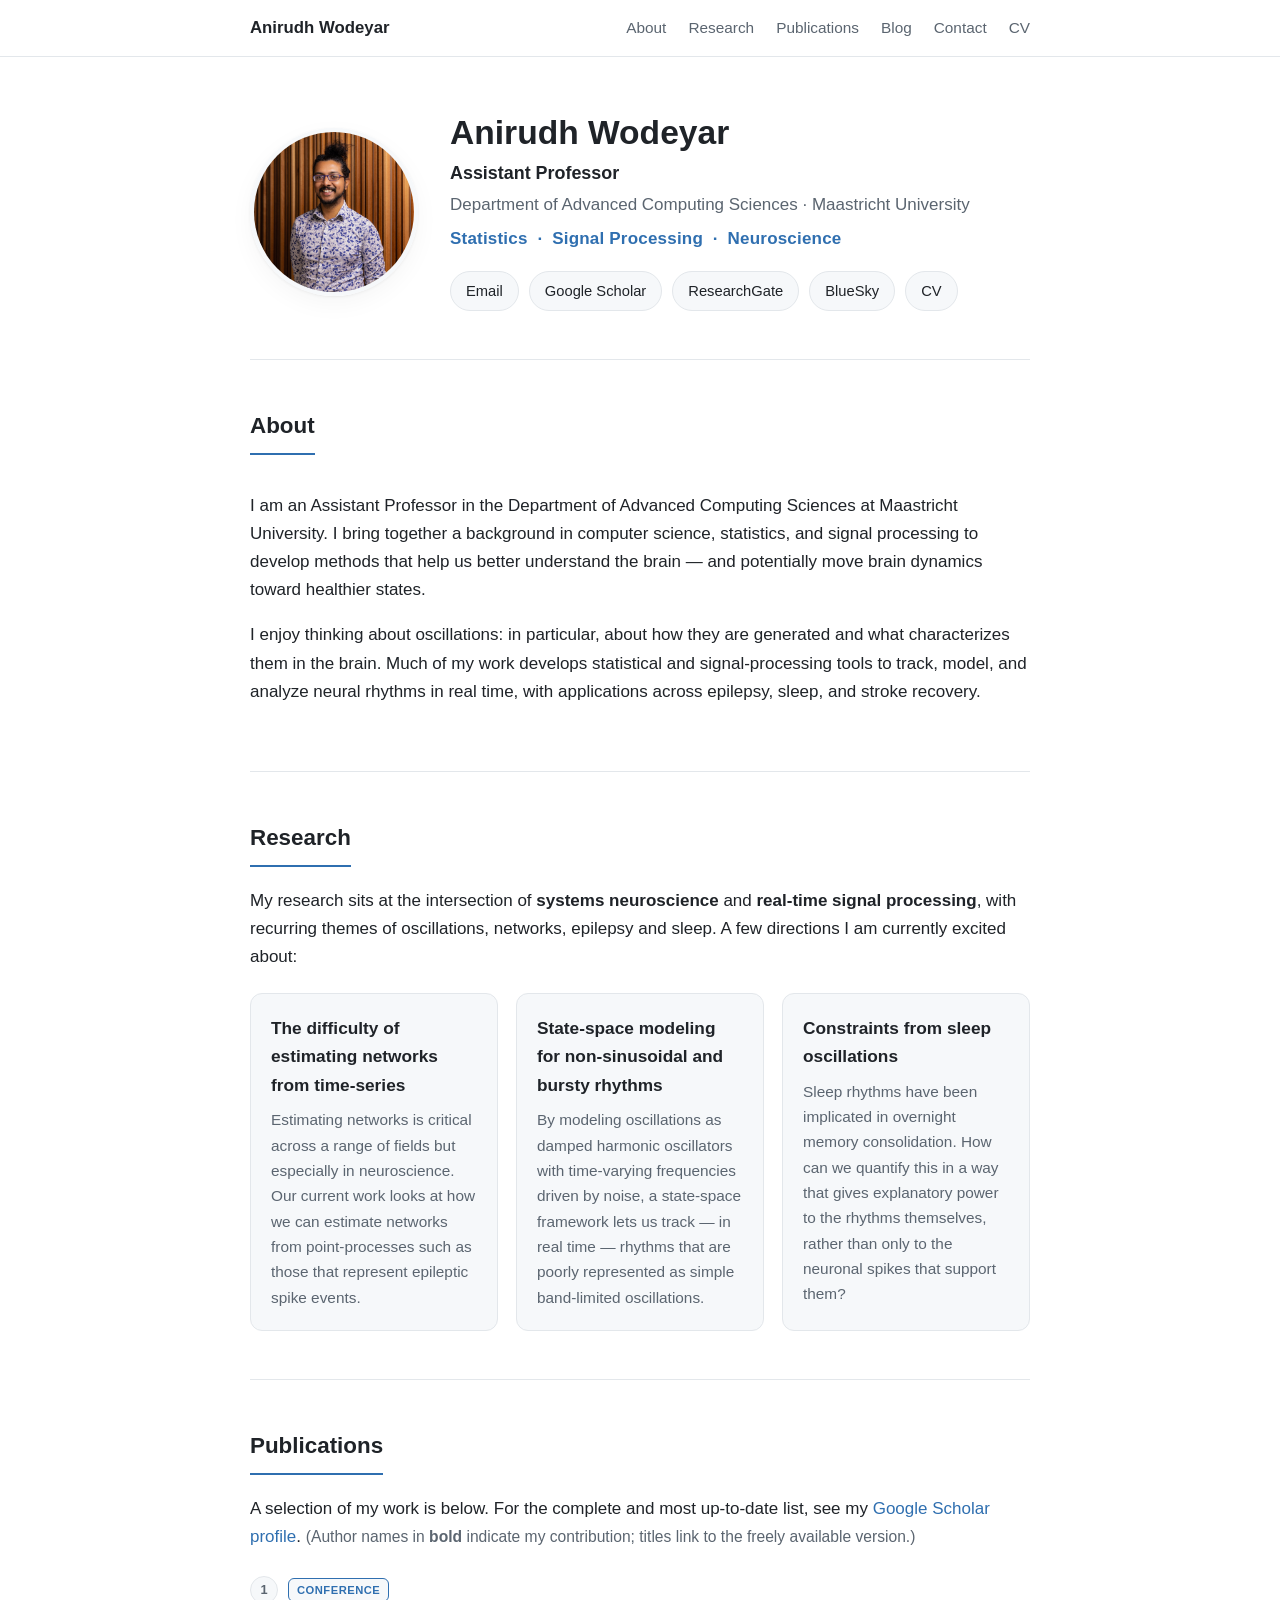
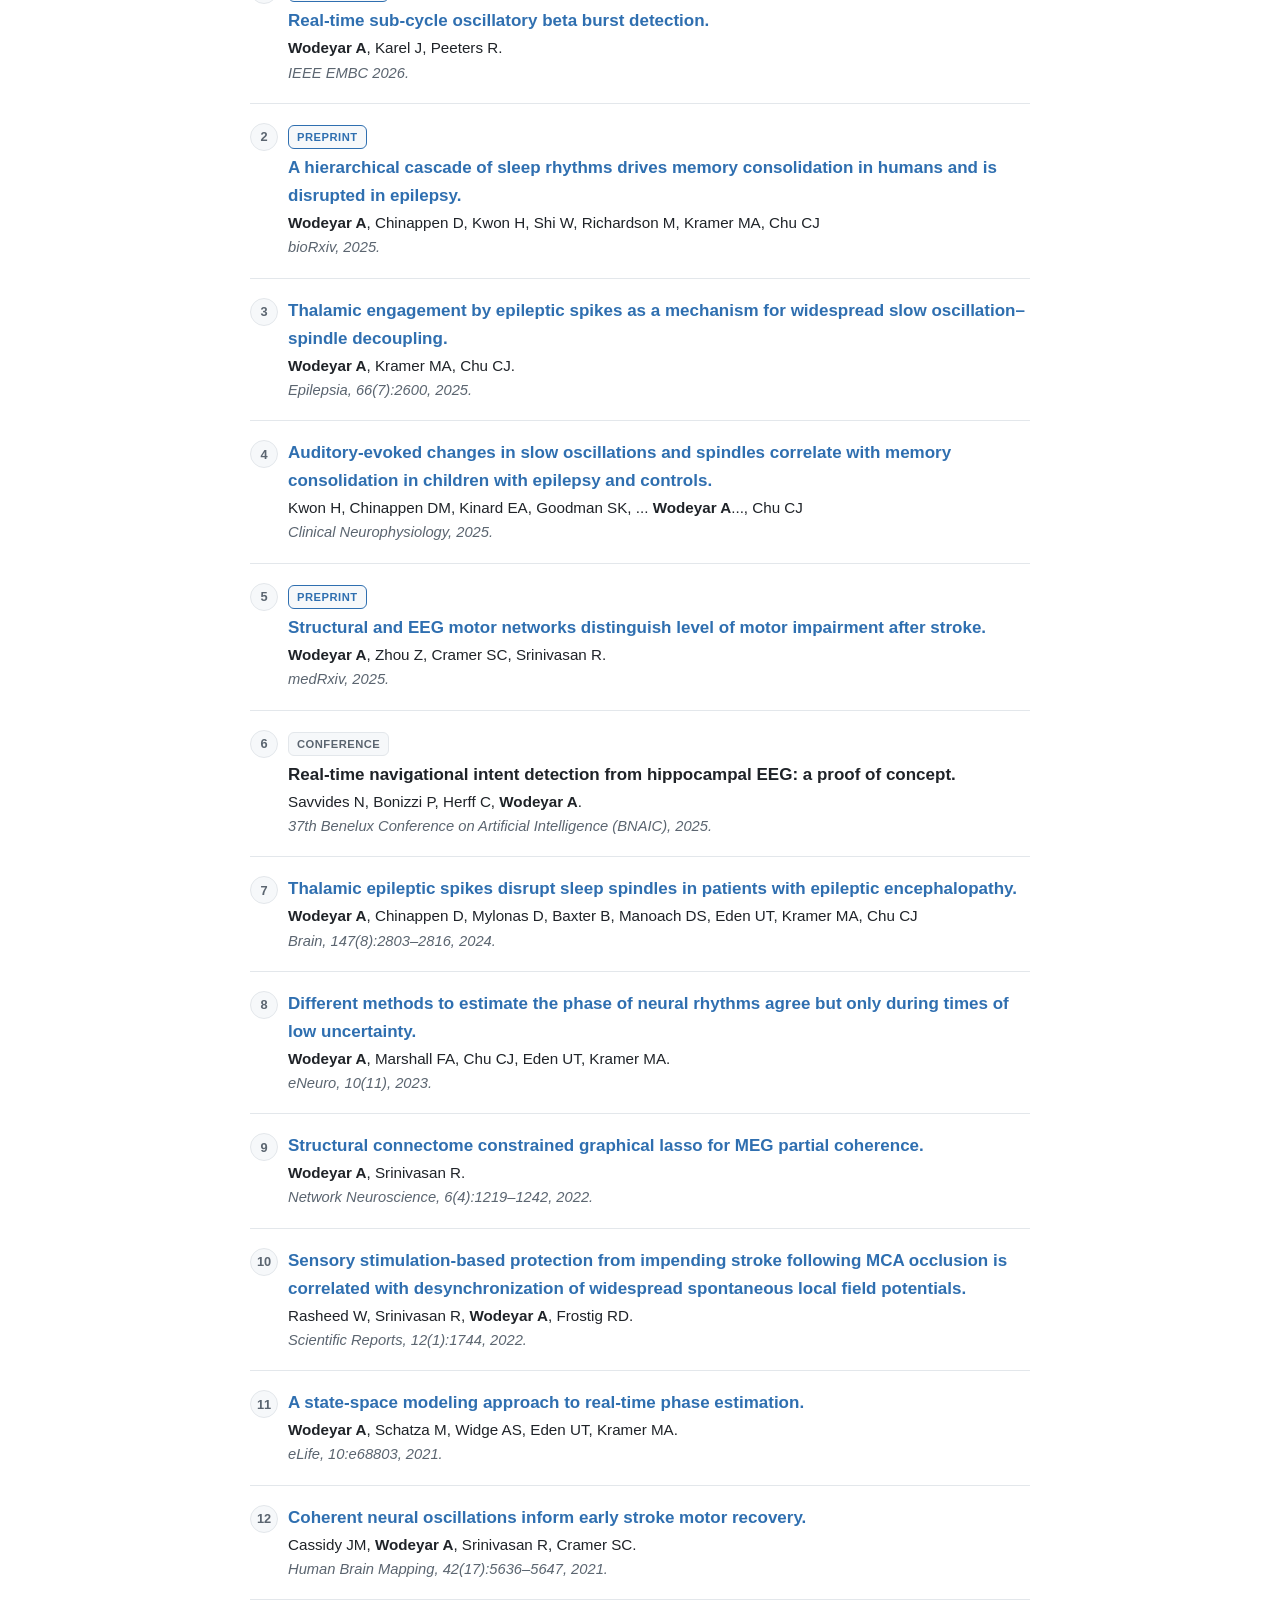
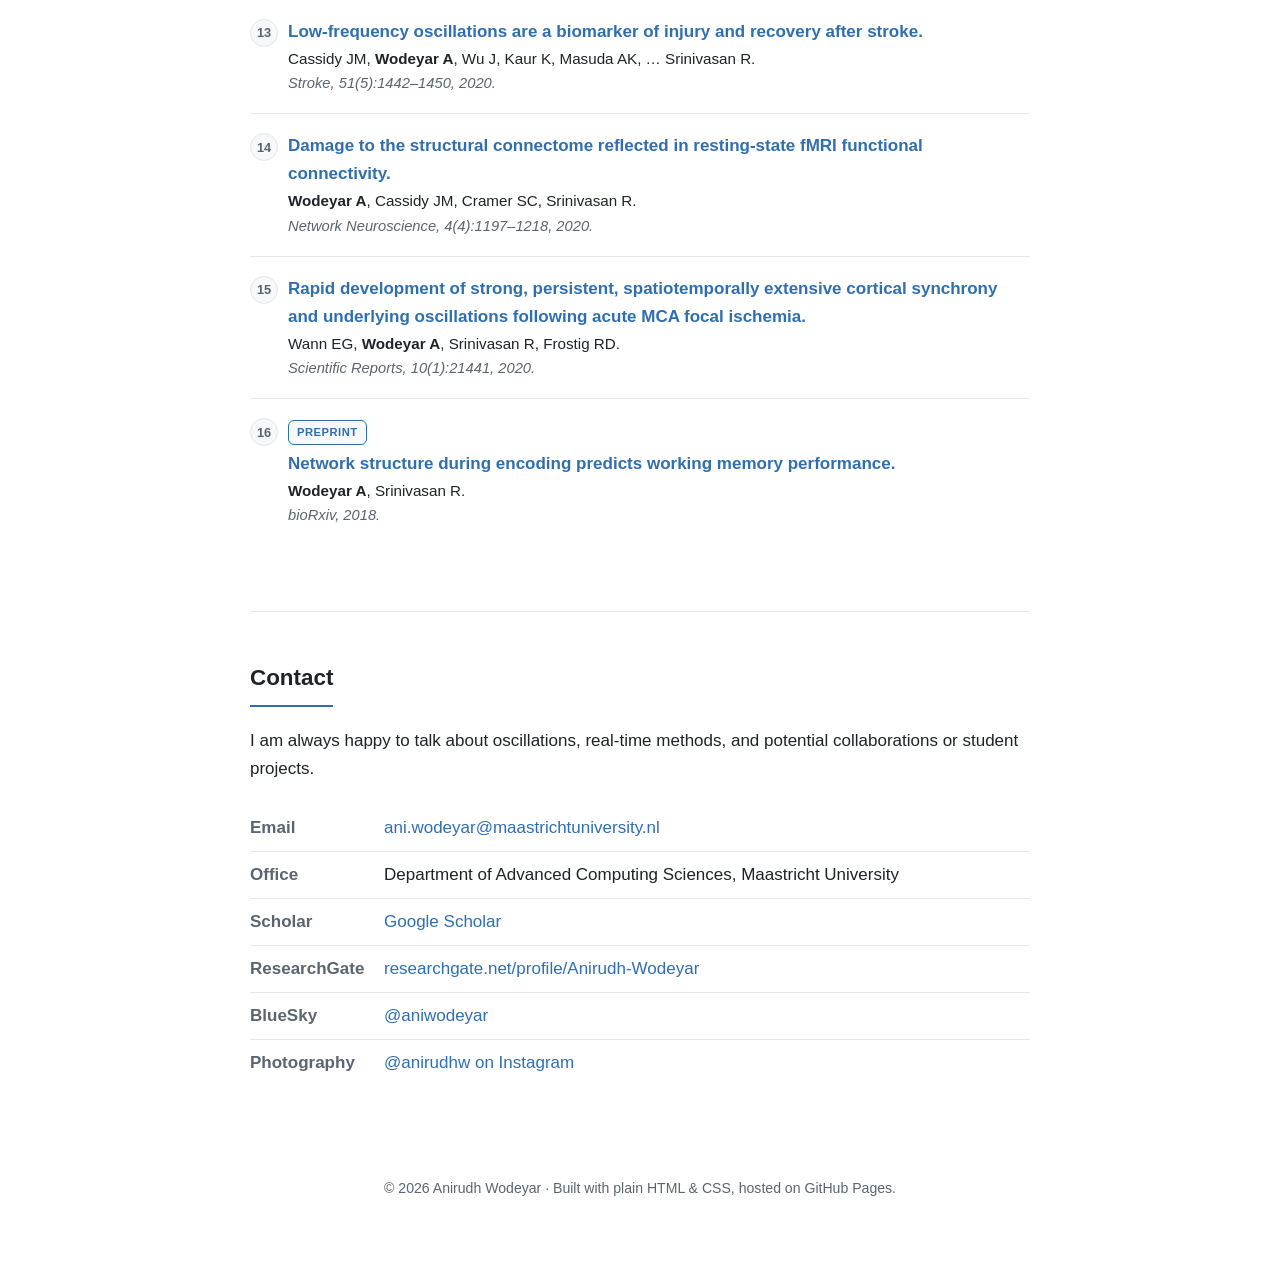
==== index.html @ b19558a8 "Update authors in publication entry" ====
<!DOCTYPE html>
<html lang="en">
<head>
  <meta charset="UTF-8" />
  <meta name="viewport" content="width=device-width, initial-scale=1.0" />
  <title>Anirudh Wodeyar</title>
  <meta name="description" content="Anirudh Wodeyar — Assistant Professor at Maastricht University. Statistics, signal processing, and neuroscience: methods to track, model, and understand brain oscillations." />
  <meta name="author" content="Anirudh Wodeyar" />

  <!-- Open Graph (controls how the page looks when shared on social media) -->
  <meta property="og:title" content="Anirudh Wodeyar" />
  <meta property="og:description" content="Statistics, signal processing, and neuroscience: methods to understand brain oscillations." />
  <meta property="og:type" content="website" />

  <link rel="stylesheet" href="style.css" />
  <!-- Simple inline favicon (the "AW" tab icon). No extra file needed. -->
  <link rel="icon" href="data:image/svg+xml,<svg xmlns='http://www.w3.org/2000/svg' viewBox='0 0 100 100'><rect width='100' height='100' rx='20' fill='%232f6fb0'/><text x='50' y='68' font-size='52' font-family='Georgia,serif' fill='white' text-anchor='middle'>AW</text></svg>" />
</head>
<body>
  <header class="site-header">
    <nav class="nav-inner">
      <a class="brand" href="#top">Anirudh Wodeyar</a>
      <input type="checkbox" id="nav-toggle" class="nav-toggle" />
      <label for="nav-toggle" class="nav-toggle-label" aria-label="Toggle menu"><span></span></label>
      <ul class="nav-links">
        <li><a href="#about">About</a></li>
        <li><a href="#research">Research</a></li>
        <li><a href="#publications">Publications</a></li>
        <li><a href="blog.html">Blog</a></li>
        <li><a href="#contact">Contact</a></li>
        <li><a href="cv.pdf">CV</a></li>
      </ul>
    </nav>
  </header>

  <main>
    <!-- ===================== HERO / HEADER ===================== -->
    <section id="top" class="hero">
      <img
        class="avatar"
        src="profile.jpg"
        alt="Anirudh Wodeyar"
        onerror="this.outerHTML='&lt;div class=&quot;avatar avatar-fallback&quot;&gt;AW&lt;/div&gt;'"
      />
      <div class="intro">
        <h1>Anirudh Wodeyar</h1>
        <p class="tagline">Assistant Professor</p>
        <p class="affil">Department of Advanced Computing Sciences · Maastricht University</p>
        <p class="areas">Statistics &nbsp;·&nbsp; Signal Processing &nbsp;·&nbsp; Neuroscience</p>
        <div class="links">
          <a class="pill" href="mailto:ani.wodeyar@maastrichtuniversity.nl">Email</a>
          <a class="pill" href="https://scholar.google.com/citations?user=1SWN6CoAAAAJ" target="_blank" rel="noopener">Google&nbsp;Scholar</a>
          <a class="pill" href="https://www.researchgate.net/profile/Anirudh-Wodeyar" target="_blank" rel="noopener">ResearchGate</a>
          <a class="pill" href="https://bsky.app/profile/aniwodeyar.bsky.social" target="_blank" rel="noopener">BlueSky</a>
          <a class="pill" href="cv.pdf">CV</a>
        </div>
      </div>
    </section>

    <!-- ===================== ABOUT ===================== -->
    <section id="about">
      <h2>About</h2>
      <p>
        I am an Assistant Professor in the Department of Advanced Computing Sciences at
        Maastricht University. I bring together a background in computer science, statistics,
        and signal processing to develop methods that help us better understand the brain —
        and potentially move brain dynamics toward healthier states.
      </p>
      <p>
        I enjoy thinking about oscillations: in particular, about how they are generated and
        what characterizes them in the brain. Much of my work develops statistical and
        signal-processing tools to track, model, and analyze neural rhythms in real time,
        with applications across epilepsy, sleep, and stroke recovery.
      </p>
    </section>

    <!-- ===================== RESEARCH ===================== -->
    <section id="research">
      <h2>Research</h2>
      <p class="section-lead">
        My research sits at the intersection of <strong>systems neuroscience</strong> and
        <strong>real-time signal processing</strong>, with recurring themes of oscillations,
        networks, epilepsy and sleep. A few directions I am currently excited about:
      </p>

      <div class="cards">
        <article class="card">
          <h3>The difficulty of estimating networks from time-series</h3>
          <p>
            Estimating networks is critical across a range of fields but especially in neuroscience. 
            Our current work looks at how we can estimate networks from point-processes such as those that 
            represent epileptic spike events. 
          </p>
        </article>

        <article class="card">
          <h3>State-space modeling for non-sinusoidal and bursty rhythms</h3>
          <p>
            By modeling oscillations as damped harmonic oscillators with time-varying
            frequencies driven by noise, a state-space framework lets us track — in real time —
            rhythms that are poorly represented as simple band-limited oscillations.
          </p>
        </article>

        <article class="card">
          <h3>Constraints from sleep oscillations</h3>
          <p>
            Sleep rhythms have been implicated in overnight memory consolidation. How can we
            quantify this in a way that gives explanatory power to the rhythms themselves,
            rather than only to the neuronal spikes that support them?
          </p>
        </article>
      </div>
    </section>

     <!-- ===================== PUBLICATIONS ===================== -->
    <section id="publications">
      <h2>Publications</h2>
      <p class="section-lead">
        A selection of my work is below. For the complete and most up-to-date list, see my
        <a href="https://scholar.google.com/citations?user=1SWN6CoAAAAJ" target="_blank" rel="noopener">Google&nbsp;Scholar profile</a>.
        <span class="muted">(Author names in <strong>bold</strong> indicate my contribution; titles link to the freely available version.)</span>
      </p>

      <ol class="pub-list">
        <li>
          <span class="pub-badge preprint">Conference</span>
          <span class="pub-title"><a href="https://doi.org/10.64898/2026.05.19.726185" target="_blank" rel="noopener">Real-time sub-cycle oscillatory beta burst detection.</a></span>
          <span class="pub-authors"><strong>Wodeyar A</strong>, Karel J, Peeters R.</span>
          <span class="pub-venue">IEEE EMBC 2026.</span>
        </li>
        <li>
          <span class="pub-badge preprint">Preprint</span>
          <span class="pub-title"><a href="https://doi.org/10.1101/2025.05.06.652436" target="_blank" rel="noopener">A hierarchical cascade of sleep rhythms drives memory consolidation in humans and is disrupted in epilepsy.</a></span>
          <span class="pub-authors"><strong>Wodeyar A</strong>, Chinappen D, Kwon H, Shi W, Richardson M, Kramer MA, Chu CJ</span>
          <span class="pub-venue">bioRxiv, 2025.</span>
        </li>
        <li>
          <span class="pub-title"><a href="https://pmc.ncbi.nlm.nih.gov/articles/PMC12290992/" target="_blank" rel="noopener">Thalamic engagement by epileptic spikes as a mechanism for widespread slow oscillation–spindle decoupling.</a></span>
          <span class="pub-authors"><strong>Wodeyar A</strong>, Kramer MA, Chu CJ.</span>
          <span class="pub-venue">Epilepsia, 66(7):2600, 2025.</span>
        </li>
        <li>
          <span class="pub-title"><a href="https://pmc.ncbi.nlm.nih.gov/articles/PMC12820947/" target="_blank" rel="noopener">Auditory-evoked changes in slow oscillations and spindles correlate with memory consolidation in children with epilepsy and controls.</a></span>
          <span class="pub-authors">Kwon H, Chinappen DM, Kinard EA, Goodman SK, ... <strong>Wodeyar A</strong>..., Chu CJ </span>
          <span class="pub-venue">Clinical Neurophysiology, 2025.</span>
        </li>
        <li>
          <span class="pub-badge preprint">Preprint</span>
          <span class="pub-title"><a href="https://doi.org/10.1101/2025.10.08.25337630" target="_blank" rel="noopener">Structural and EEG motor networks distinguish level of motor impairment after stroke.</a></span>
          <span class="pub-authors"><strong>Wodeyar A</strong>, Zhou Z, Cramer SC, Srinivasan R.</span>
          <span class="pub-venue">medRxiv, 2025.</span>
        </li>
        <li>
          <span class="pub-badge">Conference</span>
          <span class="pub-title">Real-time navigational intent detection from hippocampal EEG: a proof of concept.</span>
          <span class="pub-authors">Savvides N, Bonizzi P, Herff C, <strong>Wodeyar A</strong>.</span>
          <span class="pub-venue">37th Benelux Conference on Artificial Intelligence (BNAIC), 2025.</span>
        </li>
        <li>
          <span class="pub-title"><a href="https://pmc.ncbi.nlm.nih.gov/articles/PMC11492493/" target="_blank" rel="noopener">Thalamic epileptic spikes disrupt sleep spindles in patients with epileptic encephalopathy.</a></span>
          <span class="pub-authors"><strong>Wodeyar A</strong>, Chinappen D, Mylonas D, Baxter B, Manoach DS, Eden UT, Kramer MA, Chu CJ</span>
          <span class="pub-venue">Brain, 147(8):2803–2816, 2024.</span>
        </li>
        <li>
          <span class="pub-title"><a href="https://pmc.ncbi.nlm.nih.gov/articles/PMC10626504/" target="_blank" rel="noopener">Different methods to estimate the phase of neural rhythms agree but only during times of low uncertainty.</a></span>
          <span class="pub-authors"><strong>Wodeyar A</strong>, Marshall FA, Chu CJ, Eden UT, Kramer MA.</span>
          <span class="pub-venue">eNeuro, 10(11), 2023.</span>
        </li>
        <li>
          <span class="pub-title"><a href="https://pmc.ncbi.nlm.nih.gov/articles/PMC11117092/" target="_blank" rel="noopener">Structural connectome constrained graphical lasso for MEG partial coherence.</a></span>
          <span class="pub-authors"><strong>Wodeyar A</strong>, Srinivasan R.</span>
          <span class="pub-venue">Network Neuroscience, 6(4):1219–1242, 2022.</span>
        </li>
        <li>
          <span class="pub-title"><a href="https://pmc.ncbi.nlm.nih.gov/articles/PMC8810838/" target="_blank" rel="noopener">Sensory stimulation-based protection from impending stroke following MCA occlusion is correlated with desynchronization of widespread spontaneous local field potentials.</a></span>
          <span class="pub-authors">Rasheed W, Srinivasan R, <strong>Wodeyar A</strong>, Frostig RD.</span>
          <span class="pub-venue">Scientific Reports, 12(1):1744, 2022.</span>
        </li>
        <li>
          <span class="pub-title"><a href="https://pmc.ncbi.nlm.nih.gov/articles/PMC8536256/" target="_blank" rel="noopener">A state-space modeling approach to real-time phase estimation.</a></span>
          <span class="pub-authors"><strong>Wodeyar A</strong>, Schatza M, Widge AS, Eden UT, Kramer MA.</span>
          <span class="pub-venue">eLife, 10:e68803, 2021.</span>
        </li>
        <li>
          <span class="pub-title"><a href="https://pmc.ncbi.nlm.nih.gov/articles/PMC8559506/" target="_blank" rel="noopener">Coherent neural oscillations inform early stroke motor recovery.</a></span>
          <span class="pub-authors">Cassidy JM, <strong>Wodeyar A</strong>, Srinivasan R, Cramer SC.</span>
          <span class="pub-venue">Human Brain Mapping, 42(17):5636–5647, 2021.</span>
        </li>
        <li>
          <span class="pub-title"><a href="https://pmc.ncbi.nlm.nih.gov/articles/PMC7188582/" target="_blank" rel="noopener">Low-frequency oscillations are a biomarker of injury and recovery after stroke.</a></span>
          <span class="pub-authors">Cassidy JM, <strong>Wodeyar A</strong>, Wu J, Kaur K, Masuda AK, … Srinivasan R.</span>
          <span class="pub-venue">Stroke, 51(5):1442–1450, 2020.</span>
        </li>
        <li>
          <span class="pub-title"><a href="https://pmc.ncbi.nlm.nih.gov/articles/PMC7781612/" target="_blank" rel="noopener">Damage to the structural connectome reflected in resting-state fMRI functional connectivity.</a></span>
          <span class="pub-authors"><strong>Wodeyar A</strong>, Cassidy JM, Cramer SC, Srinivasan R.</span>
          <span class="pub-venue">Network Neuroscience, 4(4):1197–1218, 2020.</span>
        </li>
        <li>
          <span class="pub-title"><a href="https://pmc.ncbi.nlm.nih.gov/articles/PMC7722868/" target="_blank" rel="noopener">Rapid development of strong, persistent, spatiotemporally extensive cortical synchrony and underlying oscillations following acute MCA focal ischemia.</a></span>
          <span class="pub-authors">Wann EG, <strong>Wodeyar A</strong>, Srinivasan R, Frostig RD.</span>
          <span class="pub-venue">Scientific Reports, 10(1):21441, 2020.</span>
        </li>
        <li>
          <span class="pub-badge preprint">Preprint</span>
          <span class="pub-title"><a href="https://doi.org/10.1101/409615" target="_blank" rel="noopener">Network structure during encoding predicts working memory performance.</a></span>
          <span class="pub-authors"><strong>Wodeyar A</strong>, Srinivasan R.</span>
          <span class="pub-venue">bioRxiv, 2018.</span>
        </li>
      </ol>
    </section>

    <!-- ===================== CONTACT ===================== -->
    <section id="contact">
      <h2>Contact</h2>
      <p class="section-lead">
        I am always happy to talk about oscillations, real-time methods, and potential
        collaborations or student projects.
      </p>
      <ul class="contact-list">
        <li><span class="contact-label">Email</span><a href="mailto:ani.wodeyar@maastrichtuniversity.nl">ani.wodeyar@maastrichtuniversity.nl</a></li>
        <li><span class="contact-label">Office</span><span>Department of Advanced Computing Sciences, Maastricht University</span></li>
        <li><span class="contact-label">Scholar</span><a href="https://scholar.google.com/citations?user=1SWN6CoAAAAJ" target="_blank" rel="noopener">Google Scholar</a></li>
        <li><span class="contact-label">ResearchGate</span><a href="https://www.researchgate.net/profile/Anirudh-Wodeyar" target="_blank" rel="noopener">researchgate.net/profile/Anirudh-Wodeyar</a></li>
        <li><span class="contact-label">BlueSky</span><a href="https://bsky.app/profile/aniwodeyar.bsky.social" target="_blank" rel="noopener">@aniwodeyar</a></li>
        <li><span class="contact-label">Photography</span><a href="https://instagram.com/anirudhw" target="_blank" rel="noopener">@anirudhw on Instagram</a></li>
      </ul>
    </section>
  </main>

  <footer class="site-footer">
    <p>© <span id="year"></span> Anirudh Wodeyar · Built with plain HTML &amp; CSS, hosted on GitHub Pages.</p>
  </footer>

  <script>
    // Fill the current year in the footer automatically.
    document.getElementById('year').textContent = new Date().getFullYear();
    // Close the mobile menu after clicking a link.
    document.querySelectorAll('.nav-links a').forEach(function (link) {
      link.addEventListener('click', function () {
        document.getElementById('nav-toggle').checked = false;
      });
    });
  </script>
</body>
</html>
---- style.css ----
/* =====================================================================
   Anirudh Wodeyar — academic website
   Plain CSS, no frameworks. Edit the variables below to restyle quickly.
   ===================================================================== */

:root {
  --accent: #2f6fb0;          /* main accent color (links, buttons) */
  --accent-dark: #245a91;
  --bg: #ffffff;              /* page background */
  --surface: #f6f8fa;         /* cards / subtle panels */
  --text: #1f2328;            /* main text */
  --muted: #5b6570;           /* secondary text */
  --border: #e3e7eb;
  --max-width: 820px;         /* content column width */
  --radius: 12px;
  --shadow: 0 1px 3px rgba(0, 0, 0, 0.06), 0 8px 24px rgba(0, 0, 0, 0.04);
}

/* Dark mode: applied automatically if the visitor's system prefers dark. */
@media (prefers-color-scheme: dark) {
  :root {
    --accent: #6ba8e0;
    --accent-dark: #8bbcec;
    --bg: #15181c;
    --surface: #1d2127;
    --text: #e6e9ed;
    --muted: #9aa3ad;
    --border: #2a2f36;
    --shadow: 0 1px 3px rgba(0, 0, 0, 0.4), 0 8px 24px rgba(0, 0, 0, 0.25);
  }
}

* { box-sizing: border-box; }

html { scroll-behavior: smooth; scroll-padding-top: 72px; }

body {
  margin: 0;
  font-family: -apple-system, BlinkMacSystemFont, "Segoe UI", Roboto, Helvetica,
    Arial, sans-serif, "Apple Color Emoji", "Segoe UI Emoji";
  font-size: 17px;
  line-height: 1.65;
  color: var(--text);
  background: var(--bg);
  -webkit-font-smoothing: antialiased;
}

a { color: var(--accent); text-decoration: none; }
a:hover { color: var(--accent-dark); text-decoration: underline; }

/* ----------------------------- Header / nav ----------------------------- */
.site-header {
  position: sticky;
  top: 0;
  z-index: 50;
  background: color-mix(in srgb, var(--bg) 88%, transparent);
  backdrop-filter: saturate(180%) blur(10px);
  border-bottom: 1px solid var(--border);
}

.nav-inner {
  max-width: var(--max-width);
  margin: 0 auto;
  padding: 14px 20px;
  display: flex;
  align-items: center;
  justify-content: space-between;
}

.brand { font-weight: 700; color: var(--text); font-size: 1.05rem; }
.brand:hover { text-decoration: none; color: var(--accent); }

.nav-links {
  list-style: none;
  display: flex;
  gap: 22px;
  margin: 0;
  padding: 0;
}
.nav-links a { color: var(--muted); font-size: 0.96rem; font-weight: 500; }
.nav-links a:hover { color: var(--accent); text-decoration: none; }

/* Mobile menu toggle (pure CSS, no JS needed to open it) */
.nav-toggle, .nav-toggle-label { display: none; }

/* ----------------------------- Layout ----------------------------- */
main { max-width: var(--max-width); margin: 0 auto; padding: 0 20px; }

section { padding: 48px 0; border-bottom: 1px solid var(--border); }
section:last-of-type { border-bottom: none; }

h1 { font-size: 2.1rem; margin: 0 0 6px; line-height: 1.2; }
h2 {
  font-size: 1.4rem;
  margin: 0 0 20px;
  padding-bottom: 8px;
  border-bottom: 2px solid var(--accent);
  display: inline-block;
}
h3 { font-size: 1.08rem; margin: 0 0 8px; }

.section-lead { color: var(--text); margin-top: 0; }
.muted { color: var(--muted); font-size: 0.92em; }

/* ----------------------------- Hero ----------------------------- */
.hero {
  display: flex;
  gap: 32px;
  align-items: center;
  padding-top: 56px;
  flex-wrap: wrap;
}

.avatar {
  width: 168px;
  height: 168px;
  border-radius: 50%;
  object-fit: cover;
  border: 4px solid var(--surface);
  box-shadow: var(--shadow);
  flex-shrink: 0;
}
/* Shown only if profile.jpg is missing — displays the initials "AW". */
.avatar-fallback {
  display: flex;
  align-items: center;
  justify-content: center;
  font-size: 3.6rem;
  font-family: Georgia, "Times New Roman", serif;
  font-weight: 600;
  color: #fff;
  background: linear-gradient(135deg, var(--accent), var(--accent-dark));
  border-color: var(--surface);
}

.intro { flex: 1; min-width: 260px; }
.tagline { font-size: 1.12rem; font-weight: 600; margin: 0 0 2px; color: var(--text); }
.affil { margin: 0 0 6px; color: var(--muted); }
.areas { margin: 6px 0 18px; color: var(--accent); font-weight: 600; letter-spacing: 0.2px; }

/* Pill links */
.links { display: flex; flex-wrap: wrap; gap: 10px; }
.pill {
  display: inline-block;
  padding: 7px 15px;
  border: 1px solid var(--border);
  border-radius: 999px;
  background: var(--surface);
  color: var(--text);
  font-size: 0.92rem;
  font-weight: 500;
  transition: all 0.15s ease;
}
.pill:hover {
  border-color: var(--accent);
  color: var(--accent);
  text-decoration: none;
  transform: translateY(-1px);
}

/* ----------------------------- Research cards ----------------------------- */
.cards {
  display: grid;
  grid-template-columns: repeat(auto-fit, minmax(220px, 1fr));
  gap: 18px;
  margin-top: 22px;
}
.card {
  background: var(--surface);
  border: 1px solid var(--border);
  border-radius: var(--radius);
  padding: 20px;
}
.card p { margin: 0; color: var(--muted); font-size: 0.96rem; }

/* ----------------------------- Publications ----------------------------- */
.pub-list { list-style: none; counter-reset: pub; margin: 24px 0 0; padding: 0; }
.pub-list li {
  counter-increment: pub;
  position: relative;
  padding: 0 0 18px 38px;
  margin-bottom: 18px;
  border-bottom: 1px solid var(--border);
}
.pub-list li:last-child { border-bottom: none; }
.pub-list li::before {
  content: counter(pub);
  position: absolute;
  left: 0;
  top: 1px;
  width: 26px;
  height: 26px;
  border-radius: 50%;
  background: var(--surface);
  border: 1px solid var(--border);
  color: var(--muted);
  font-size: 0.8rem;
  font-weight: 600;
  display: flex;
  align-items: center;
  justify-content: center;
}
.pub-title { display: block; font-weight: 600; }
.pub-authors { display: block; color: var(--text); font-size: 0.95rem; }
.pub-venue { display: block; color: var(--muted); font-size: 0.92rem; font-style: italic; }

.pub-badge {
  display: inline-block;
  font-size: 0.7rem;
  font-weight: 700;
  text-transform: uppercase;
  letter-spacing: 0.5px;
  padding: 2px 8px;
  border-radius: 6px;
  background: var(--surface);
  border: 1px solid var(--border);
  color: var(--muted);
  margin-bottom: 5px;
}
.pub-badge.preprint { color: var(--accent); border-color: var(--accent); }

/* ----------------------------- Contact ----------------------------- */
.contact-list { list-style: none; margin: 22px 0 0; padding: 0; }
.contact-list li {
  display: flex;
  gap: 14px;
  padding: 9px 0;
  border-bottom: 1px solid var(--border);
  flex-wrap: wrap;
}
.contact-list li:last-child { border-bottom: none; }
.contact-label {
  flex: 0 0 120px;
  font-weight: 600;
  color: var(--muted);
}

/* ----------------------------- Footer ----------------------------- */
.site-footer {
  max-width: var(--max-width);
  margin: 0 auto;
  padding: 28px 20px 48px;
  color: var(--muted);
  font-size: 0.88rem;
  text-align: center;
}

/* ----------------------------- Responsive ----------------------------- */
@media (max-width: 640px) {
  body { font-size: 16px; }
  .hero { justify-content: center; text-align: center; padding-top: 40px; }
  .links { justify-content: center; }
  h1 { font-size: 1.8rem; }

  /* Collapse nav into a tap-to-open menu */
  .nav-toggle-label {
    display: block;
    cursor: pointer;
    width: 26px;
    height: 22px;
    position: relative;
  }
  .nav-toggle-label span,
  .nav-toggle-label span::before,
  .nav-toggle-label span::after {
    content: "";
    position: absolute;
    left: 0;
    width: 26px;
    height: 2.5px;
    background: var(--text);
    border-radius: 2px;
    transition: 0.2s;
  }
  .nav-toggle-label span { top: 10px; }
  .nav-toggle-label span::before { top: -8px; }
  .nav-toggle-label span::after { top: 8px; }

  .nav-links {
    position: absolute;
    top: 100%;
    right: 0;
    left: 0;
    flex-direction: column;
    gap: 0;
    background: var(--bg);
    border-bottom: 1px solid var(--border);
    max-height: 0;
    overflow: hidden;
    transition: max-height 0.25s ease;
  }
  .nav-links li { width: 100%; }
  .nav-links a { display: block; padding: 13px 20px; border-top: 1px solid var(--border); }
  .nav-toggle:checked ~ .nav-links { max-height: 320px; }
  .contact-label { flex-basis: 100%; }
}

/* ----------------------------- Blog ----------------------------- */
.blog-index .section-lead { margin-bottom: 8px; }

.post-list { display: grid; gap: 16px; margin-top: 24px; }

.post-card {
  display: block;
  padding: 20px 22px;
  border: 1px solid var(--border);
  border-radius: var(--radius);
  background: var(--surface);
  color: var(--text);
  transition: border-color 0.15s ease, transform 0.15s ease;
}
.post-card:hover { border-color: var(--accent); transform: translateY(-1px); text-decoration: none; }
.post-card-date {
  display: block;
  font-size: 0.8rem;
  color: var(--muted);
  text-transform: uppercase;
  letter-spacing: 0.5px;
}
.post-card-title { display: block; font-size: 1.12rem; font-weight: 600; margin: 4px 0 6px; }
.post-card:hover .post-card-title { color: var(--accent); }
.post-card-summary { display: block; color: var(--muted); font-size: 0.96rem; }

/* A single post */
.post { padding-top: 48px; }
.post-header h1 { font-size: 1.9rem; line-height: 1.2; margin: 0 0 6px; }
.post-meta { color: var(--muted); margin: 0 0 8px; }

.post-body { font-size: 1.02rem; }
.post-body h1, .post-body h2, .post-body h3 {
  line-height: 1.25;
  margin: 1.6em 0 0.5em;
  border: none;
  padding: 0;
  display: block;
}
.post-body h2 { font-size: 1.35rem; }
.post-body h3 { font-size: 1.12rem; }
.post-body p { margin: 0 0 1.1em; }
.post-body ul, .post-body ol { margin: 0 0 1.1em; padding-left: 1.4em; }
.post-body li { margin: 0.3em 0; }
.post-body a { word-break: break-word; }
.post-body img,
.post-body video {
  max-width: 100%;
  height: auto;
  border-radius: var(--radius);
  display: block;
  margin: 1.4em auto;
}
.post-body blockquote {
  margin: 1.2em 0;
  padding: 0.4em 1.1em;
  border-left: 3px solid var(--accent);
  color: var(--muted);
  background: var(--surface);
  border-radius: 0 8px 8px 0;
}
.post-body pre {
  background: var(--surface);
  border: 1px solid var(--border);
  border-radius: 10px;
  padding: 14px 16px;
  overflow: auto;
  font-size: 0.9rem;
}
.post-body code {
  background: var(--surface);
  border: 1px solid var(--border);
  border-radius: 6px;
  padding: 0.08em 0.4em;
  font-size: 0.92em;
}
.post-body pre code { background: none; border: none; padding: 0; }
.post-body hr { border: none; border-top: 1px solid var(--border); margin: 2em 0; }

.back-link { margin: 32px 0 8px; }
.back-link a { font-weight: 500; }

.notice {
  border: 1px solid var(--border);
  background: var(--surface);
  border-radius: var(--radius);
  padding: 16px 18px;
  color: var(--muted);
  font-size: 0.96rem;
  line-height: 1.6;
}
.notice strong { color: var(--text); }
.notice code {
  background: var(--bg);
  border: 1px solid var(--border);
  border-radius: 5px;
  padding: 0.05em 0.35em;
  font-size: 0.92em;
}
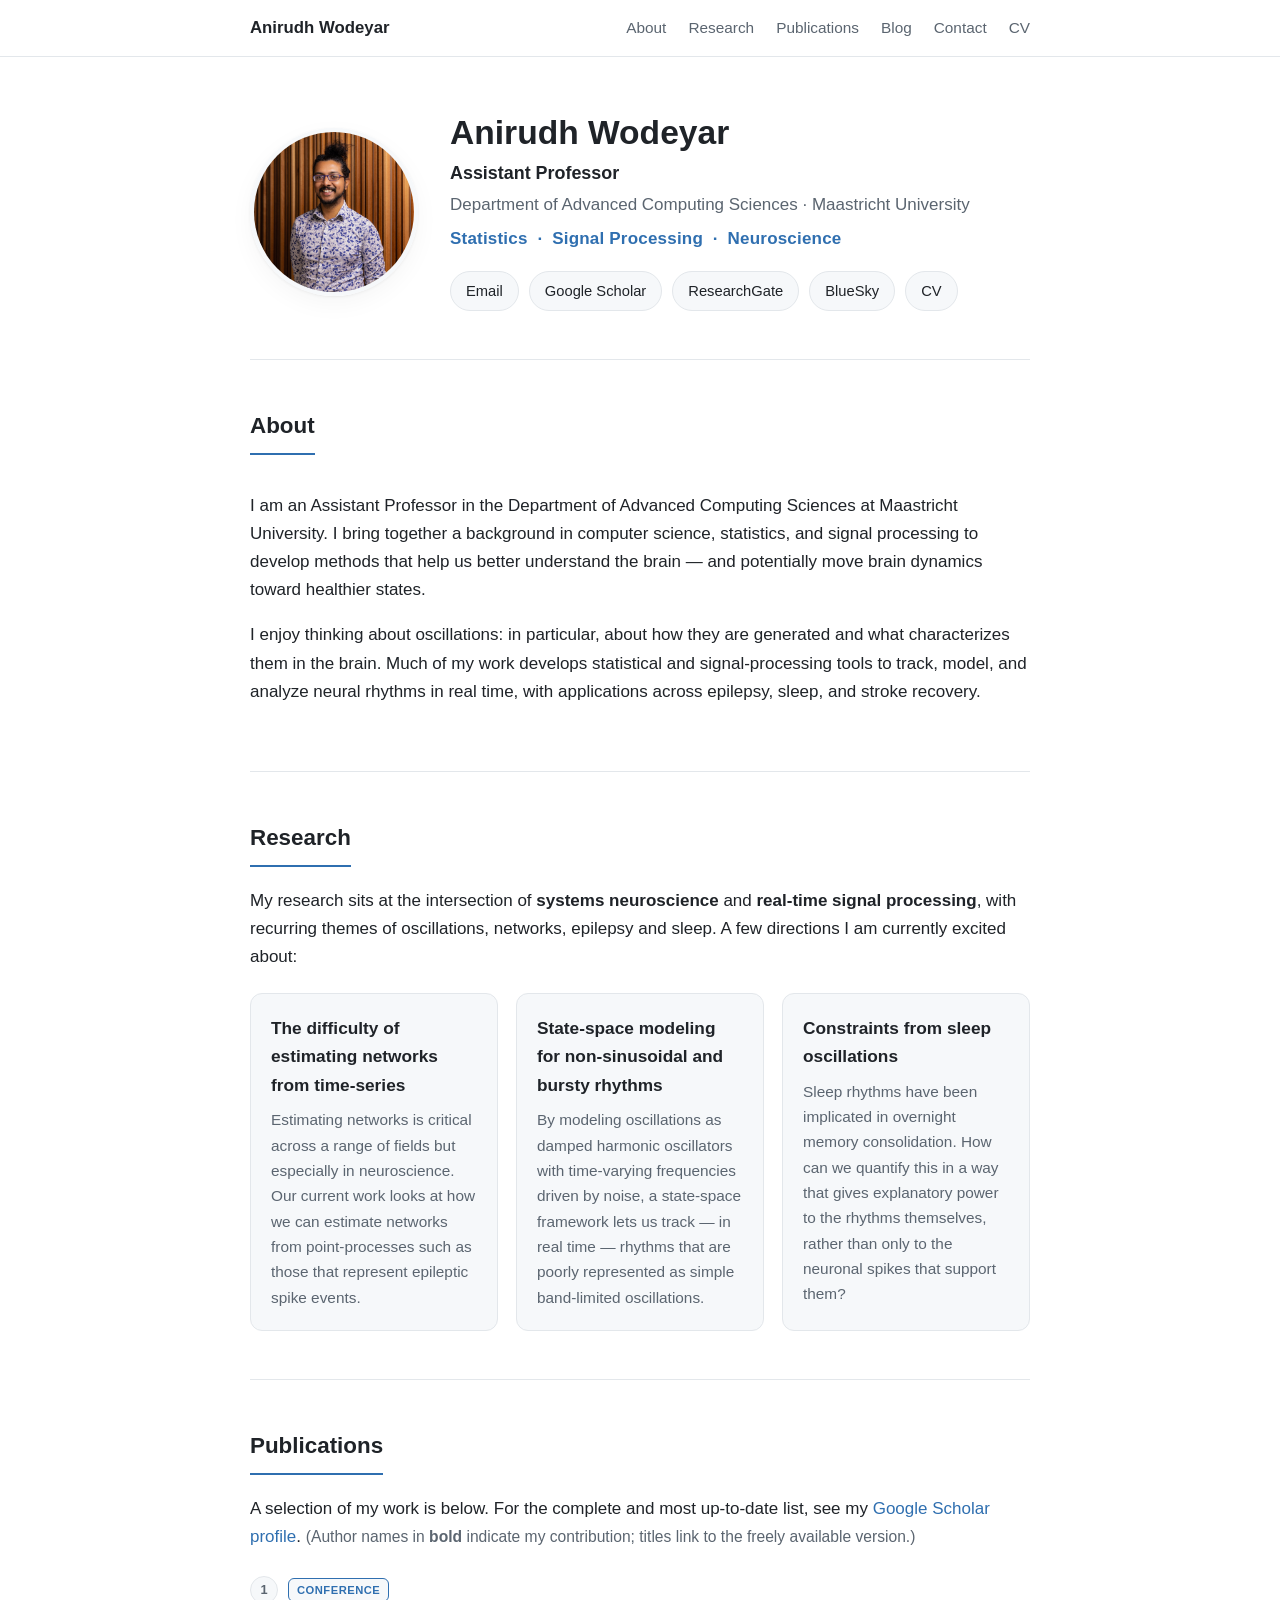
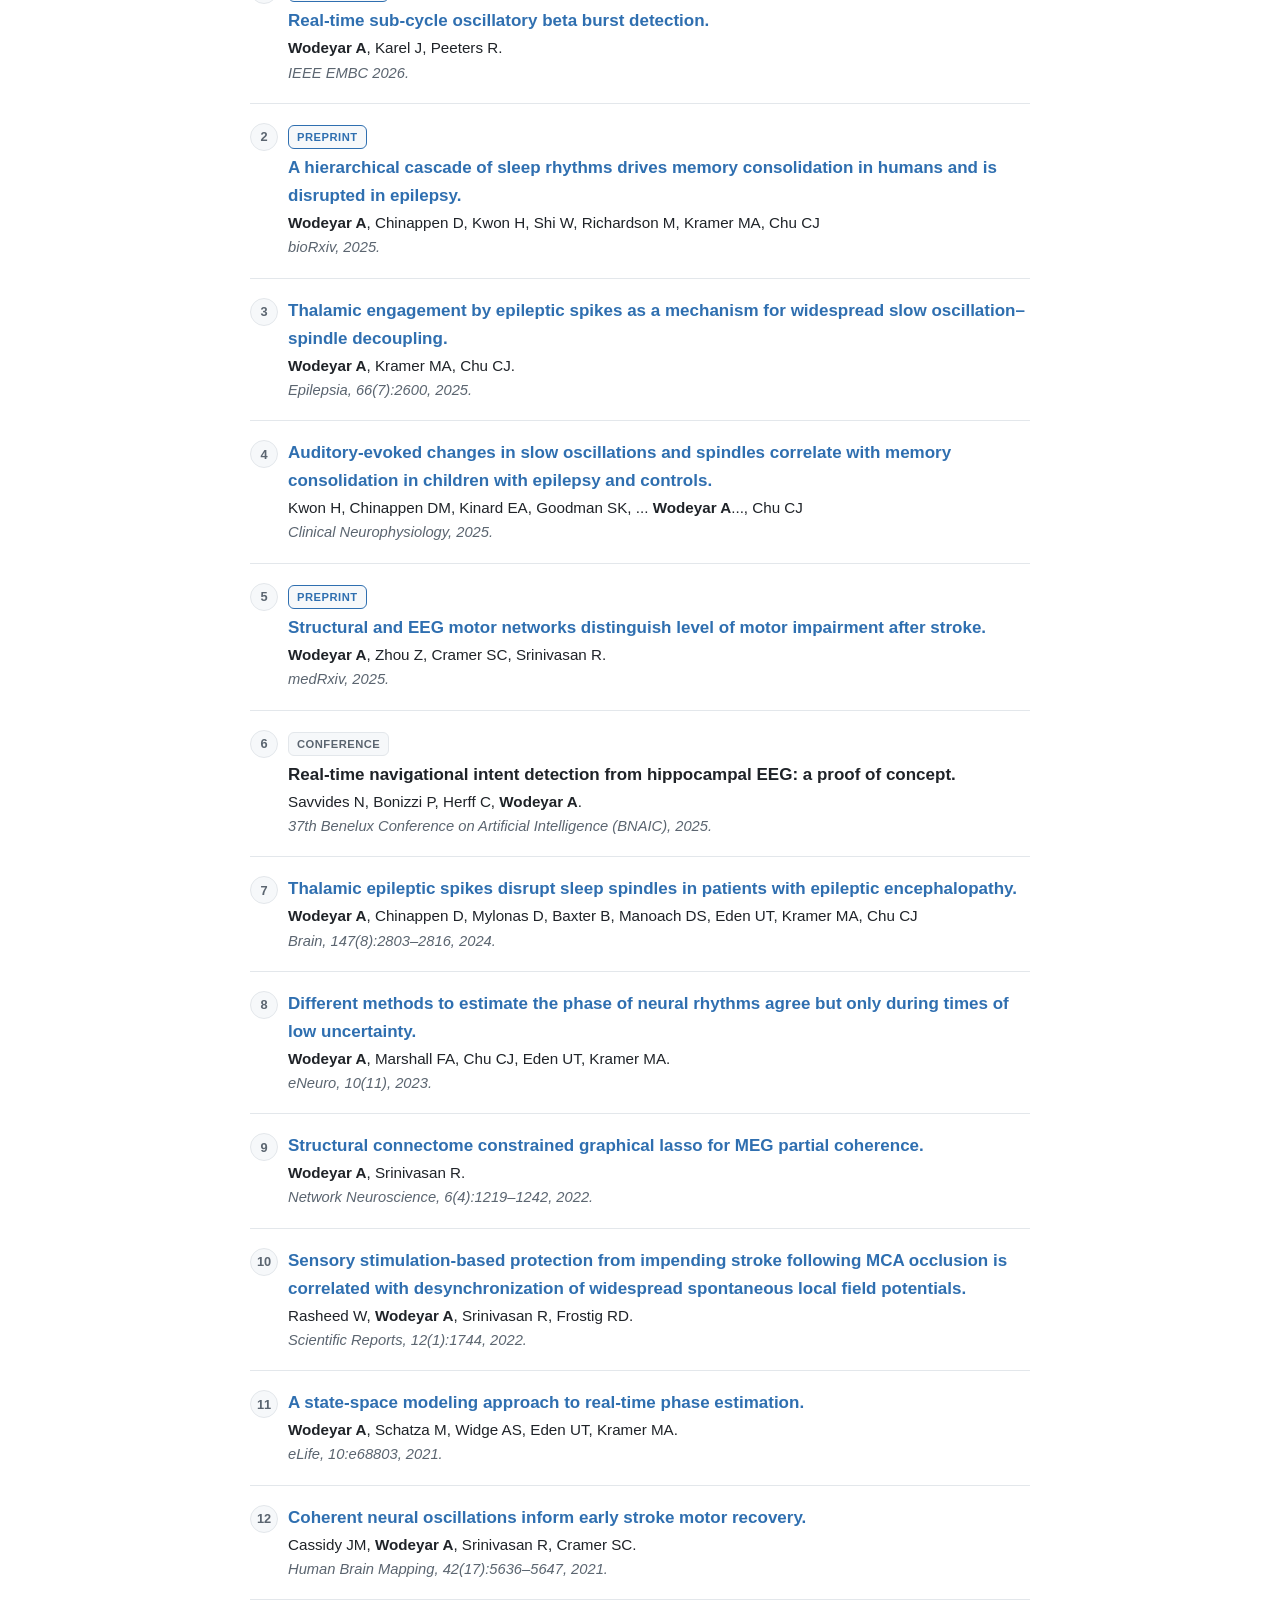
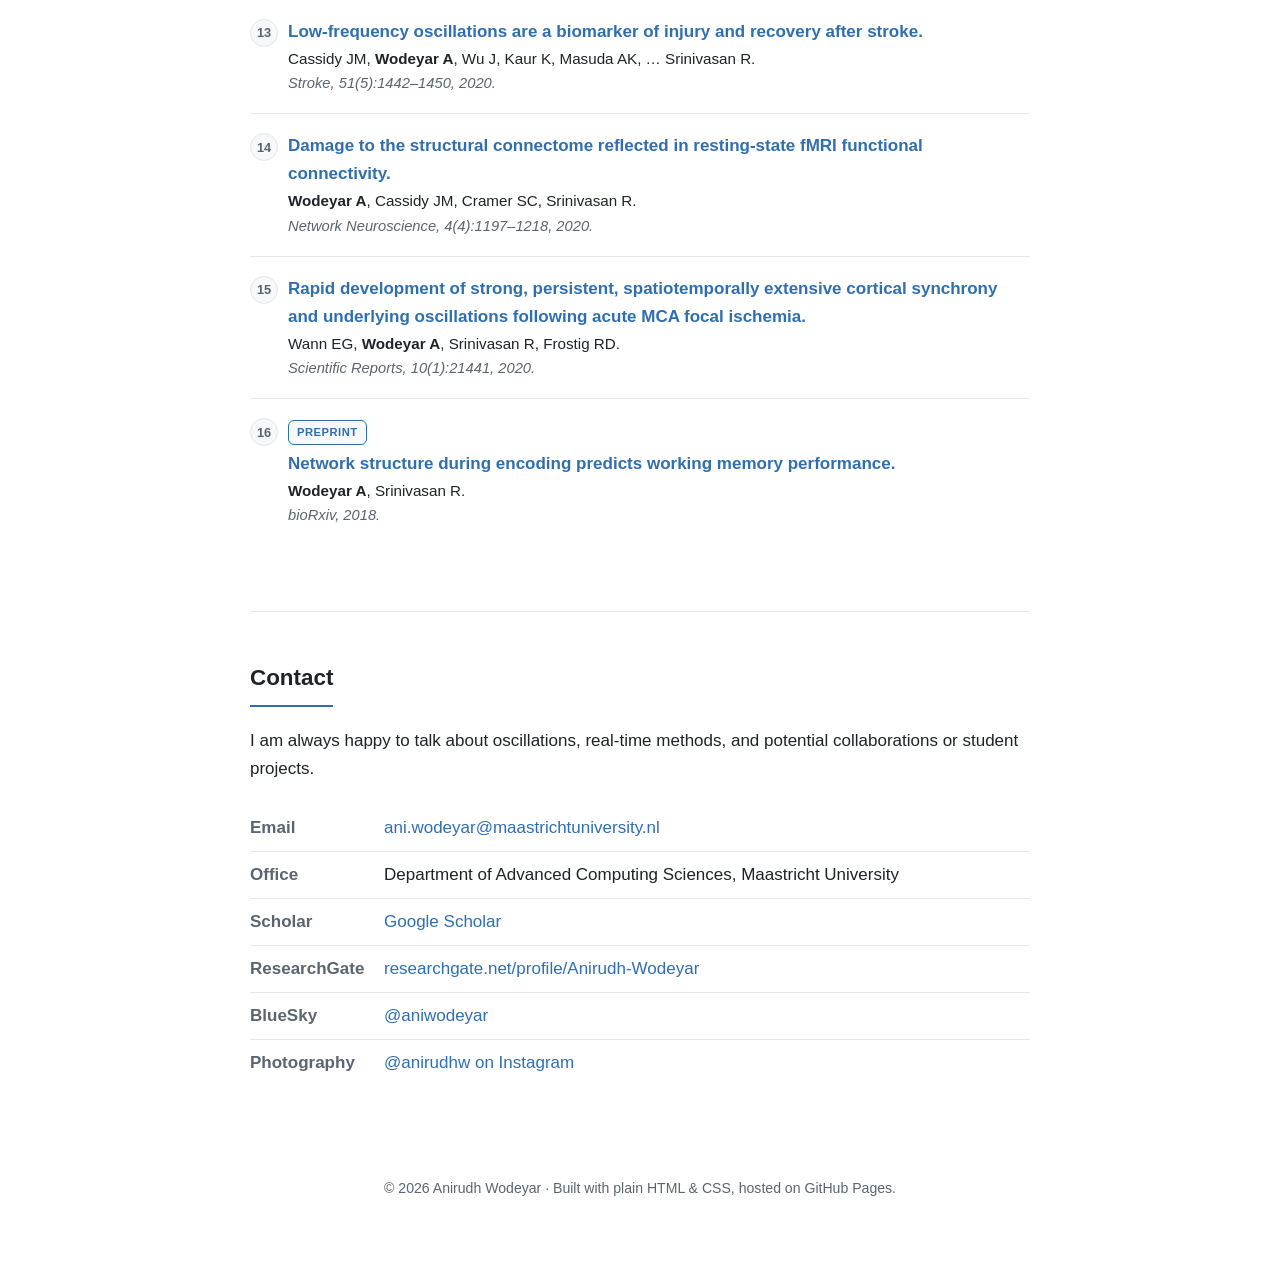
==== commit 95388c83: "Reorder authors in publication entry" ====
--- a/index.html
+++ b/index.html
@@ -174,7 +174,7 @@
         </li>
         <li>
           <span class="pub-title"><a href="https://pmc.ncbi.nlm.nih.gov/articles/PMC8810838/" target="_blank" rel="noopener">Sensory stimulation-based protection from impending stroke following MCA occlusion is correlated with desynchronization of widespread spontaneous local field potentials.</a></span>
-          <span class="pub-authors">Rasheed W, Srinivasan R, <strong>Wodeyar A</strong>, Frostig RD.</span>
+          <span class="pub-authors">Rasheed W, <strong>Wodeyar A</strong>, Srinivasan R, Frostig RD.</span>
           <span class="pub-venue">Scientific Reports, 12(1):1744, 2022.</span>
         </li>
         <li>
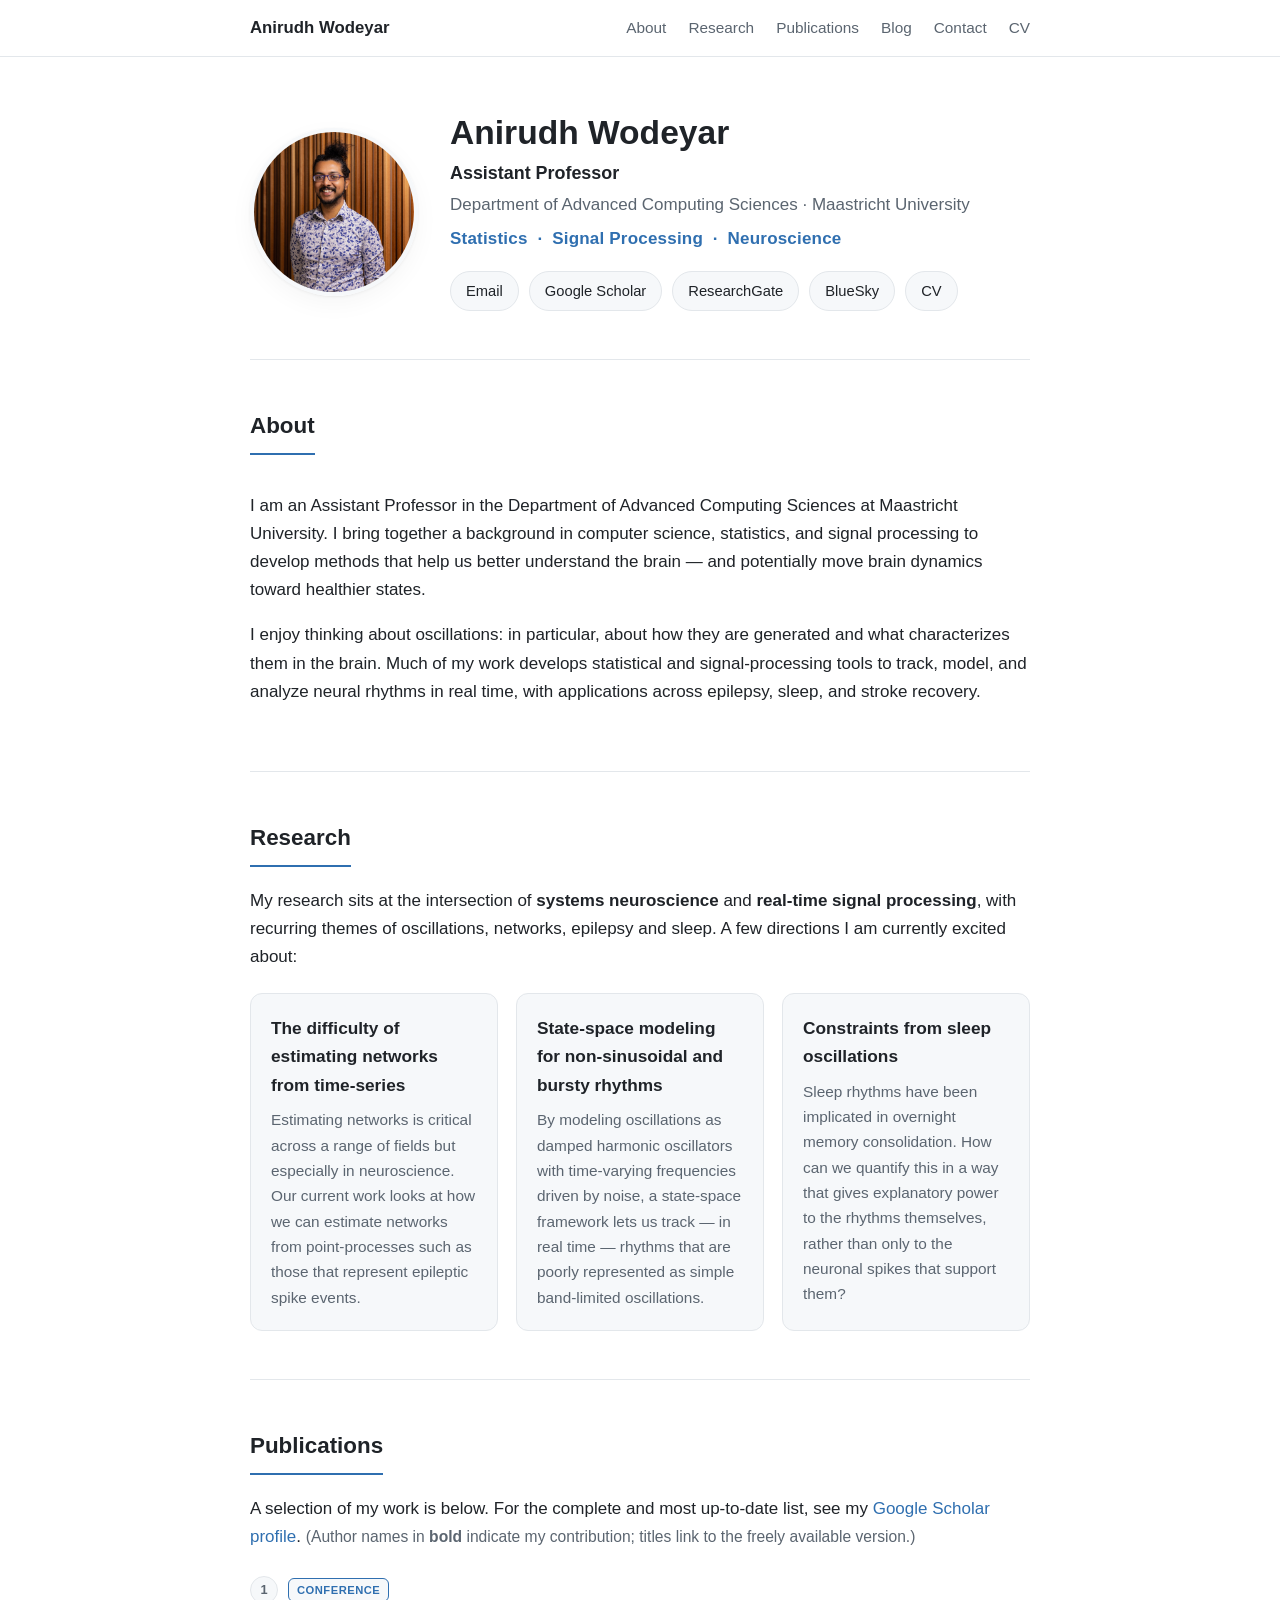
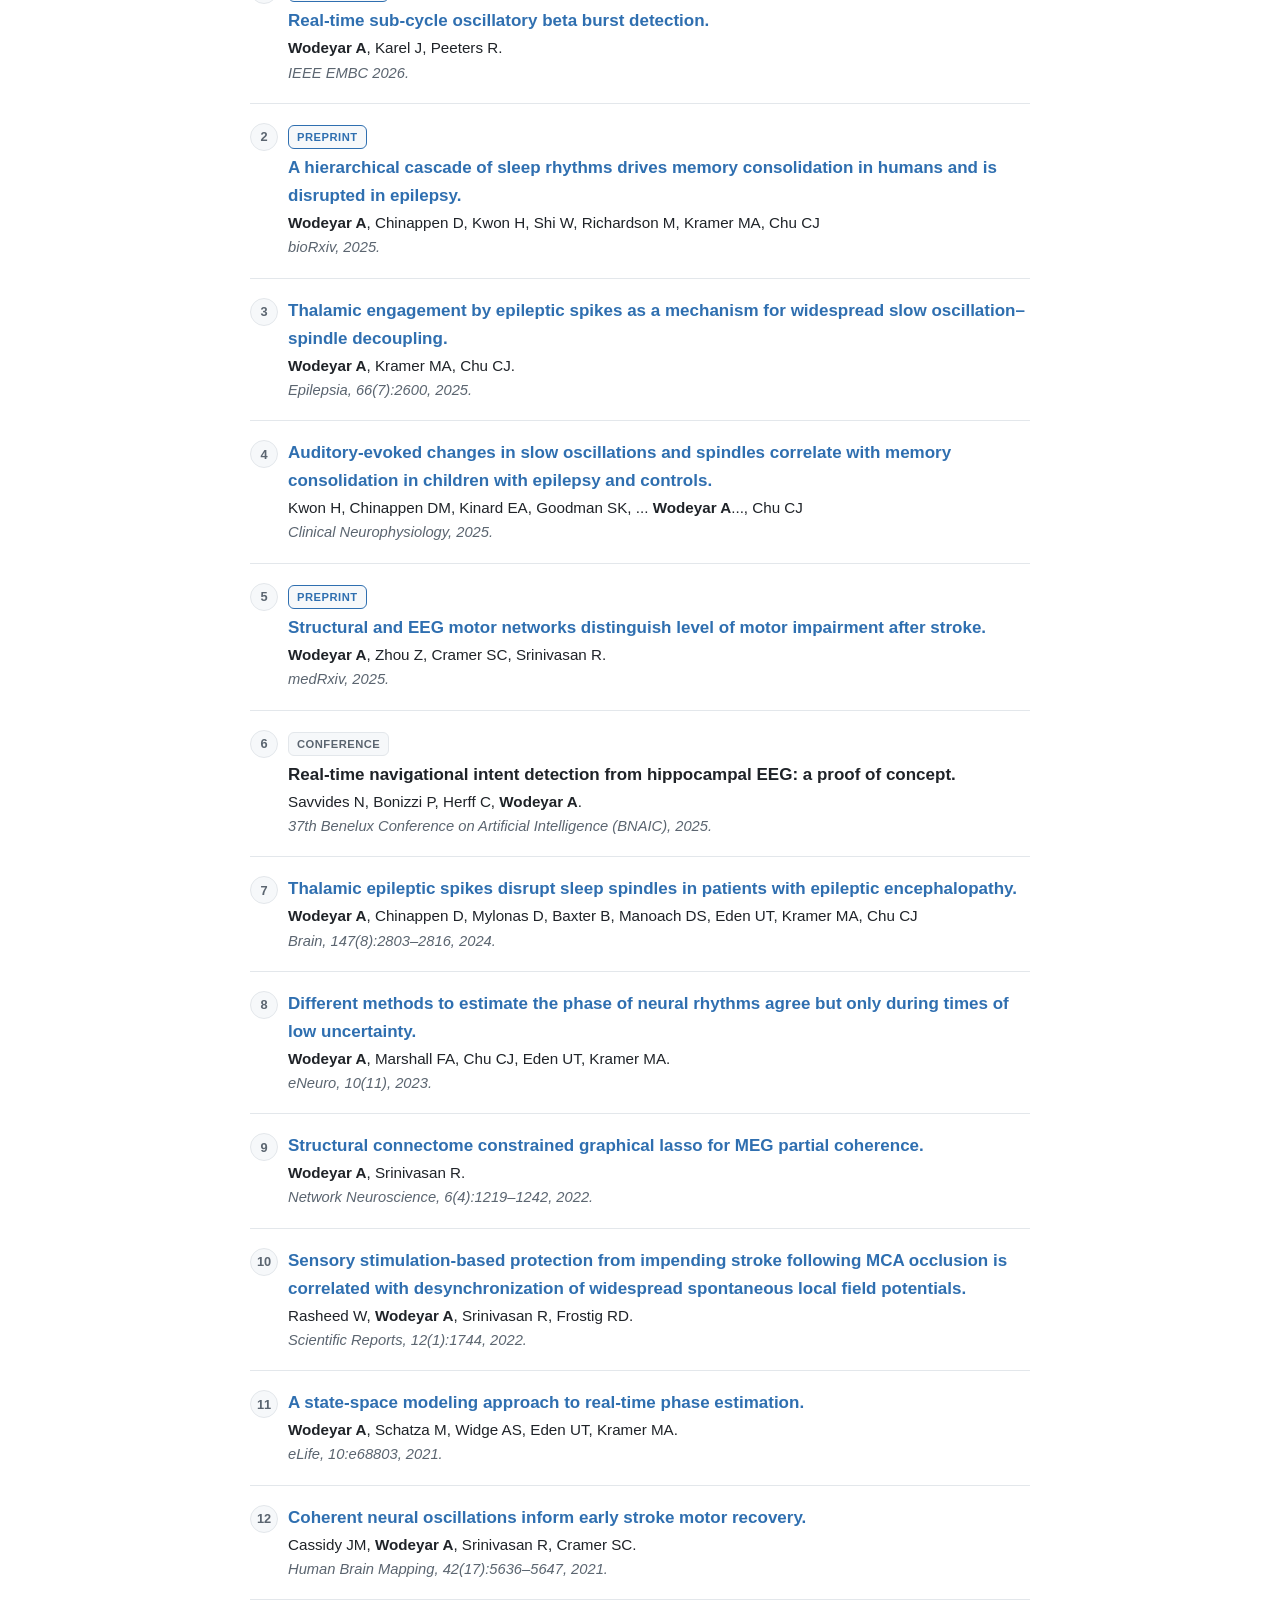
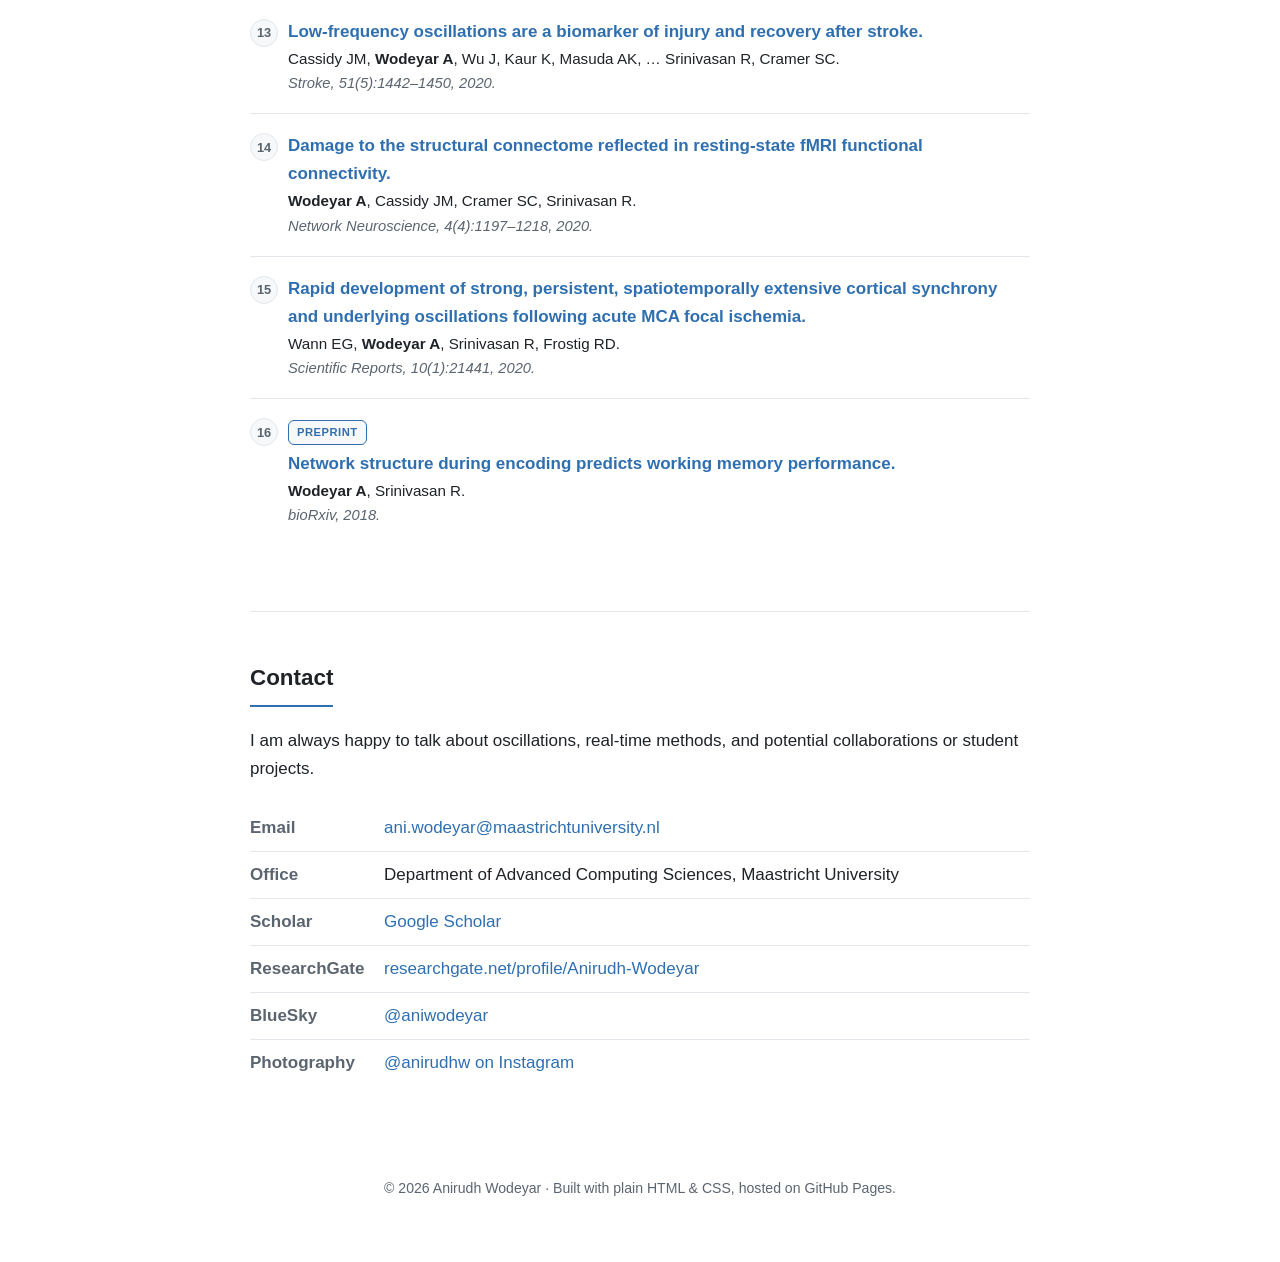
==== commit 483e78e2: "Add author Cramer SC to publication details" ====
--- a/index.html
+++ b/index.html
@@ -189,7 +189,7 @@
         </li>
         <li>
           <span class="pub-title"><a href="https://pmc.ncbi.nlm.nih.gov/articles/PMC7188582/" target="_blank" rel="noopener">Low-frequency oscillations are a biomarker of injury and recovery after stroke.</a></span>
-          <span class="pub-authors">Cassidy JM, <strong>Wodeyar A</strong>, Wu J, Kaur K, Masuda AK, … Srinivasan R.</span>
+          <span class="pub-authors">Cassidy JM, <strong>Wodeyar A</strong>, Wu J, Kaur K, Masuda AK, … Srinivasan R, Cramer SC.</span>
           <span class="pub-venue">Stroke, 51(5):1442–1450, 2020.</span>
         </li>
         <li>
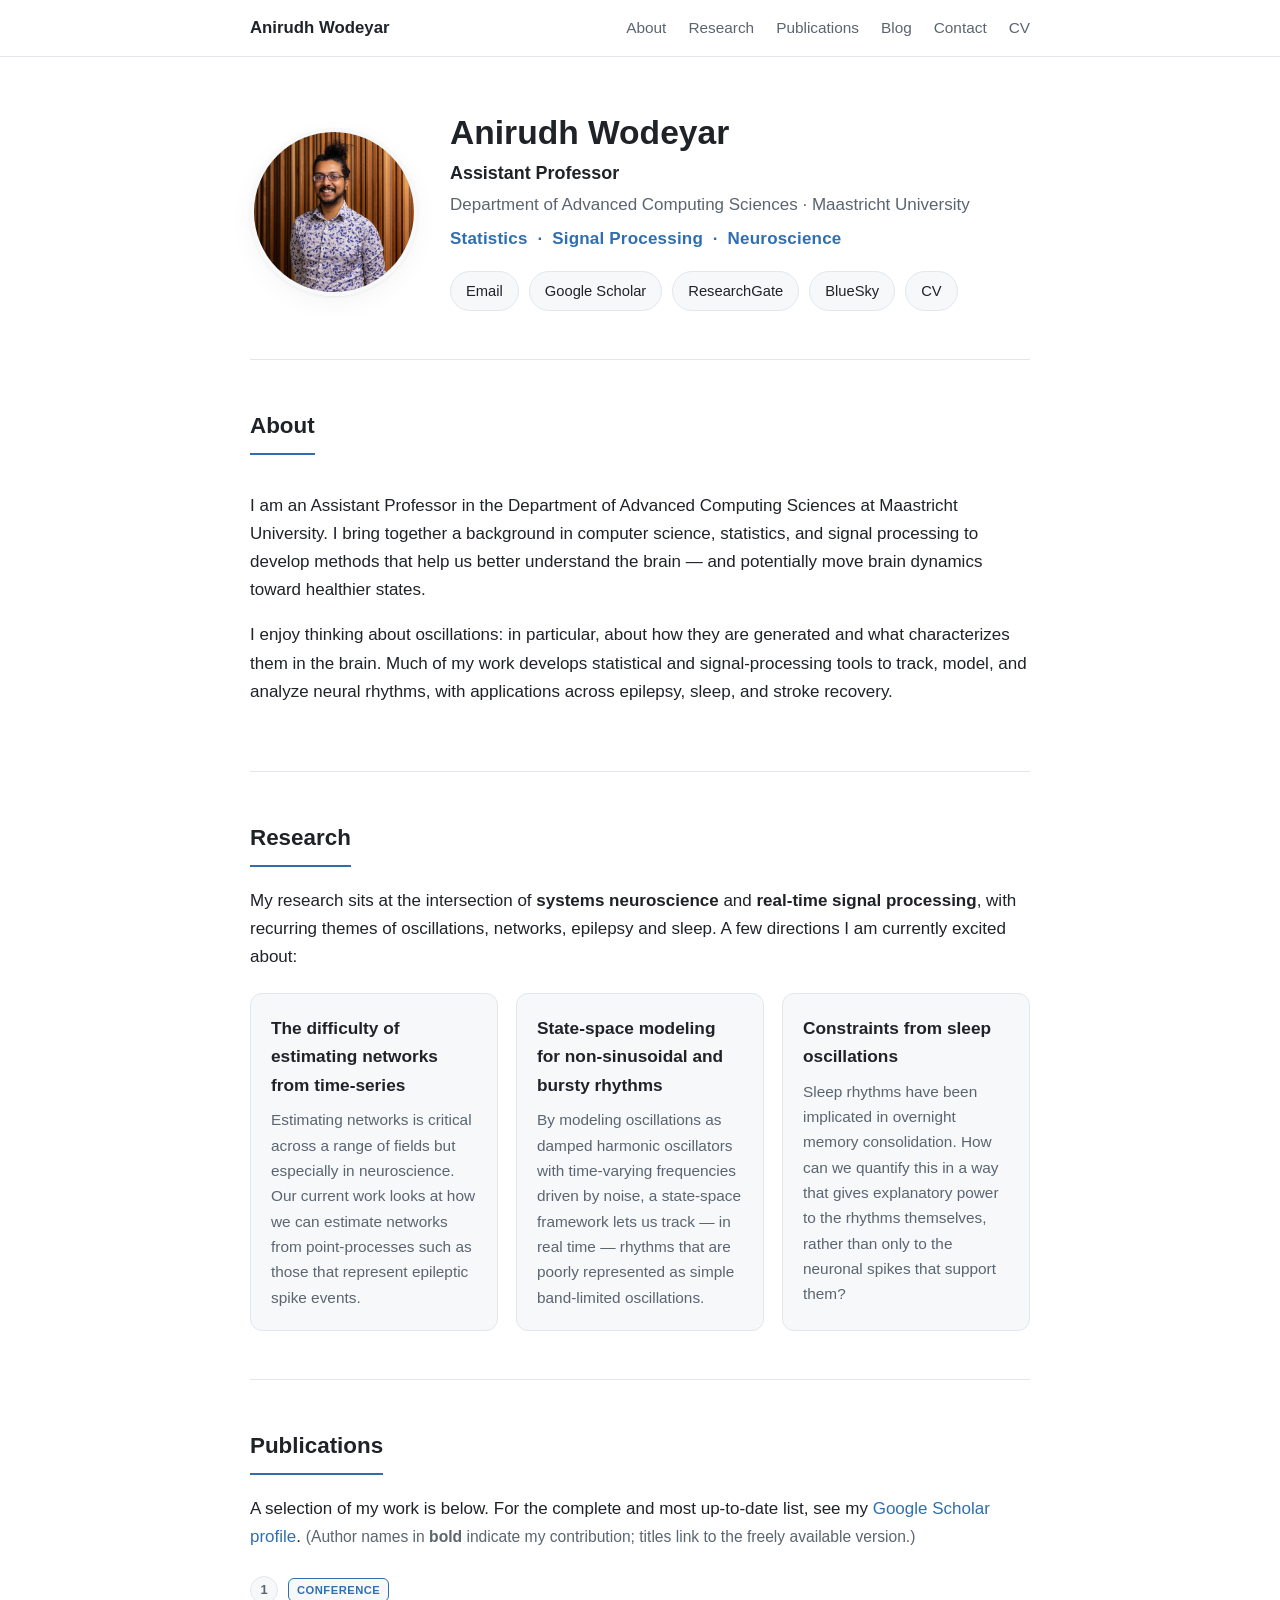
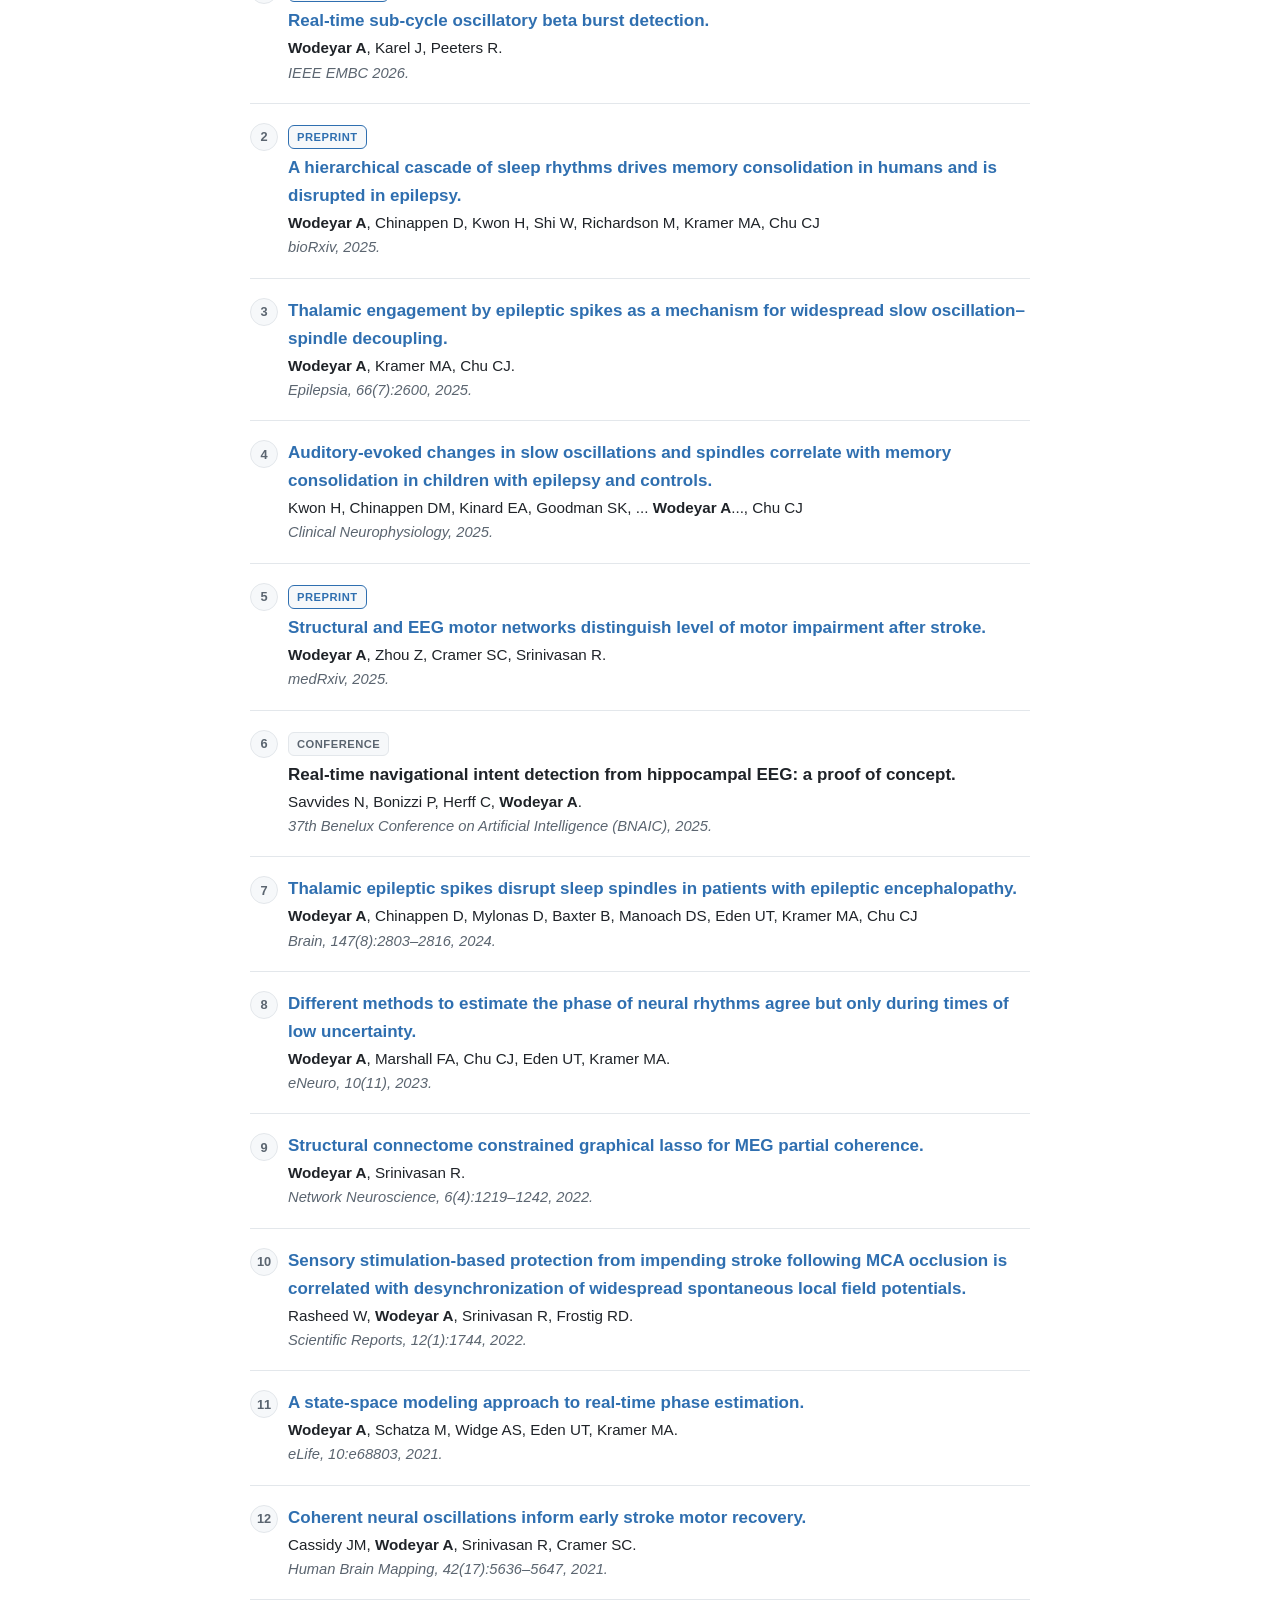
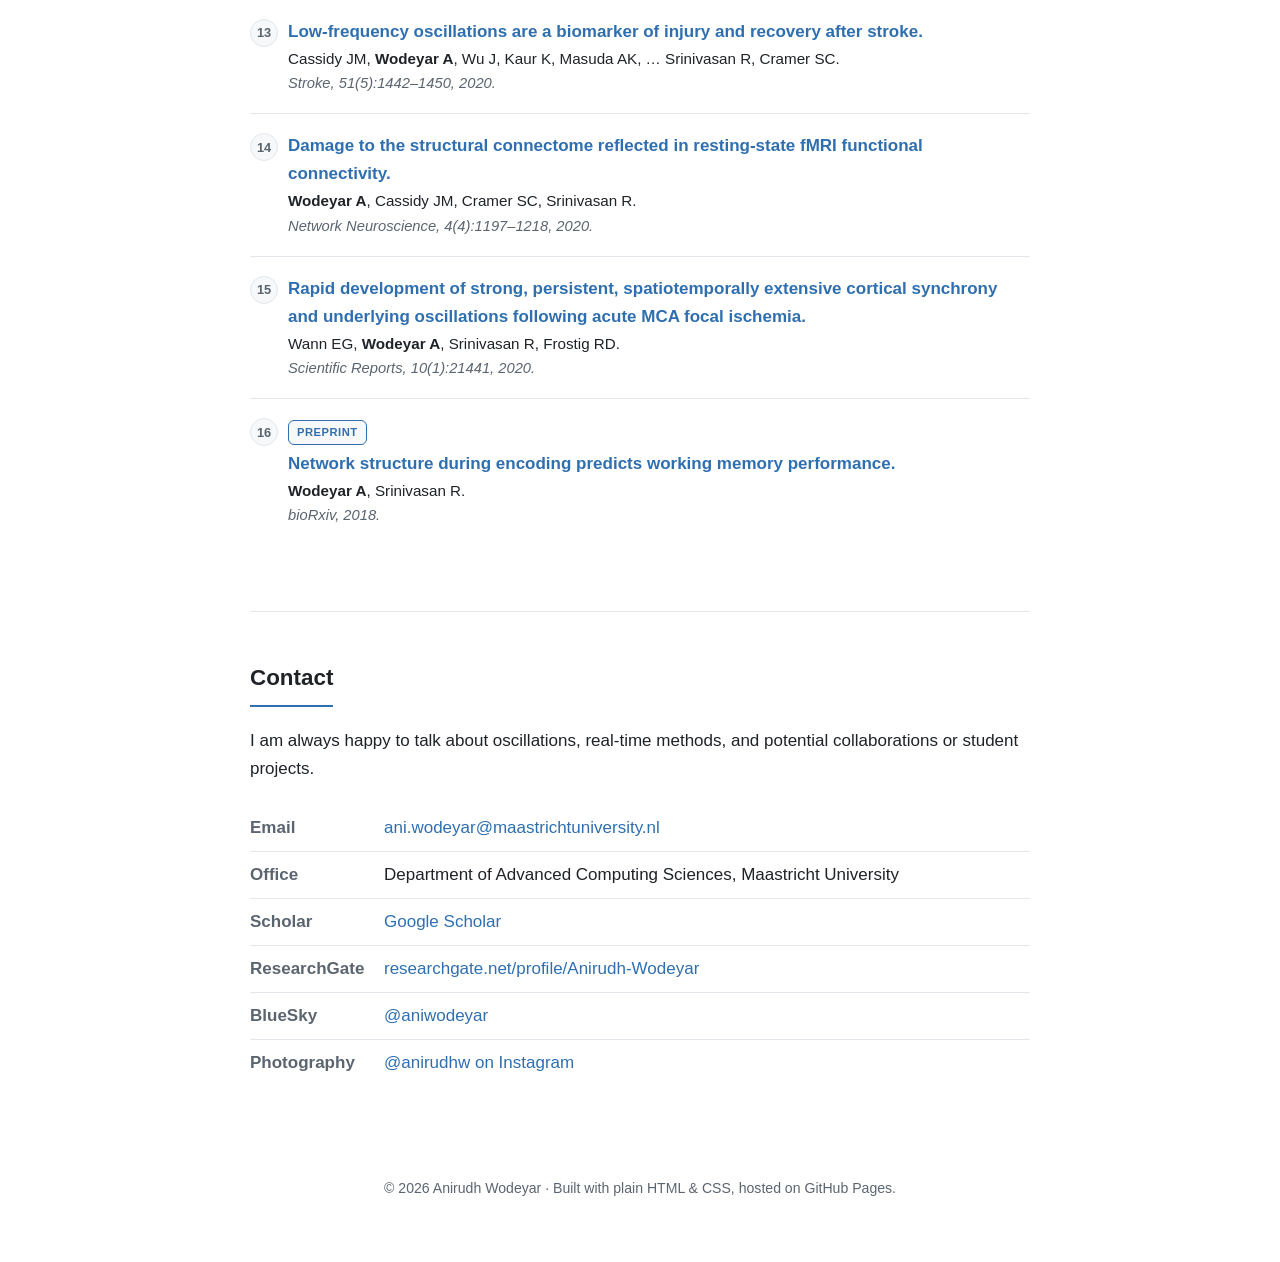
==== commit 1b0927eb: "Edit description of work on neural rhythms Removed 'in real time' from the description of work." ====
--- a/index.html
+++ b/index.html
@@ -69,7 +69,7 @@
       <p>
         I enjoy thinking about oscillations: in particular, about how they are generated and
         what characterizes them in the brain. Much of my work develops statistical and
-        signal-processing tools to track, model, and analyze neural rhythms in real time,
+        signal-processing tools to track, model, and analyze neural rhythms,
         with applications across epilepsy, sleep, and stroke recovery.
       </p>
     </section>
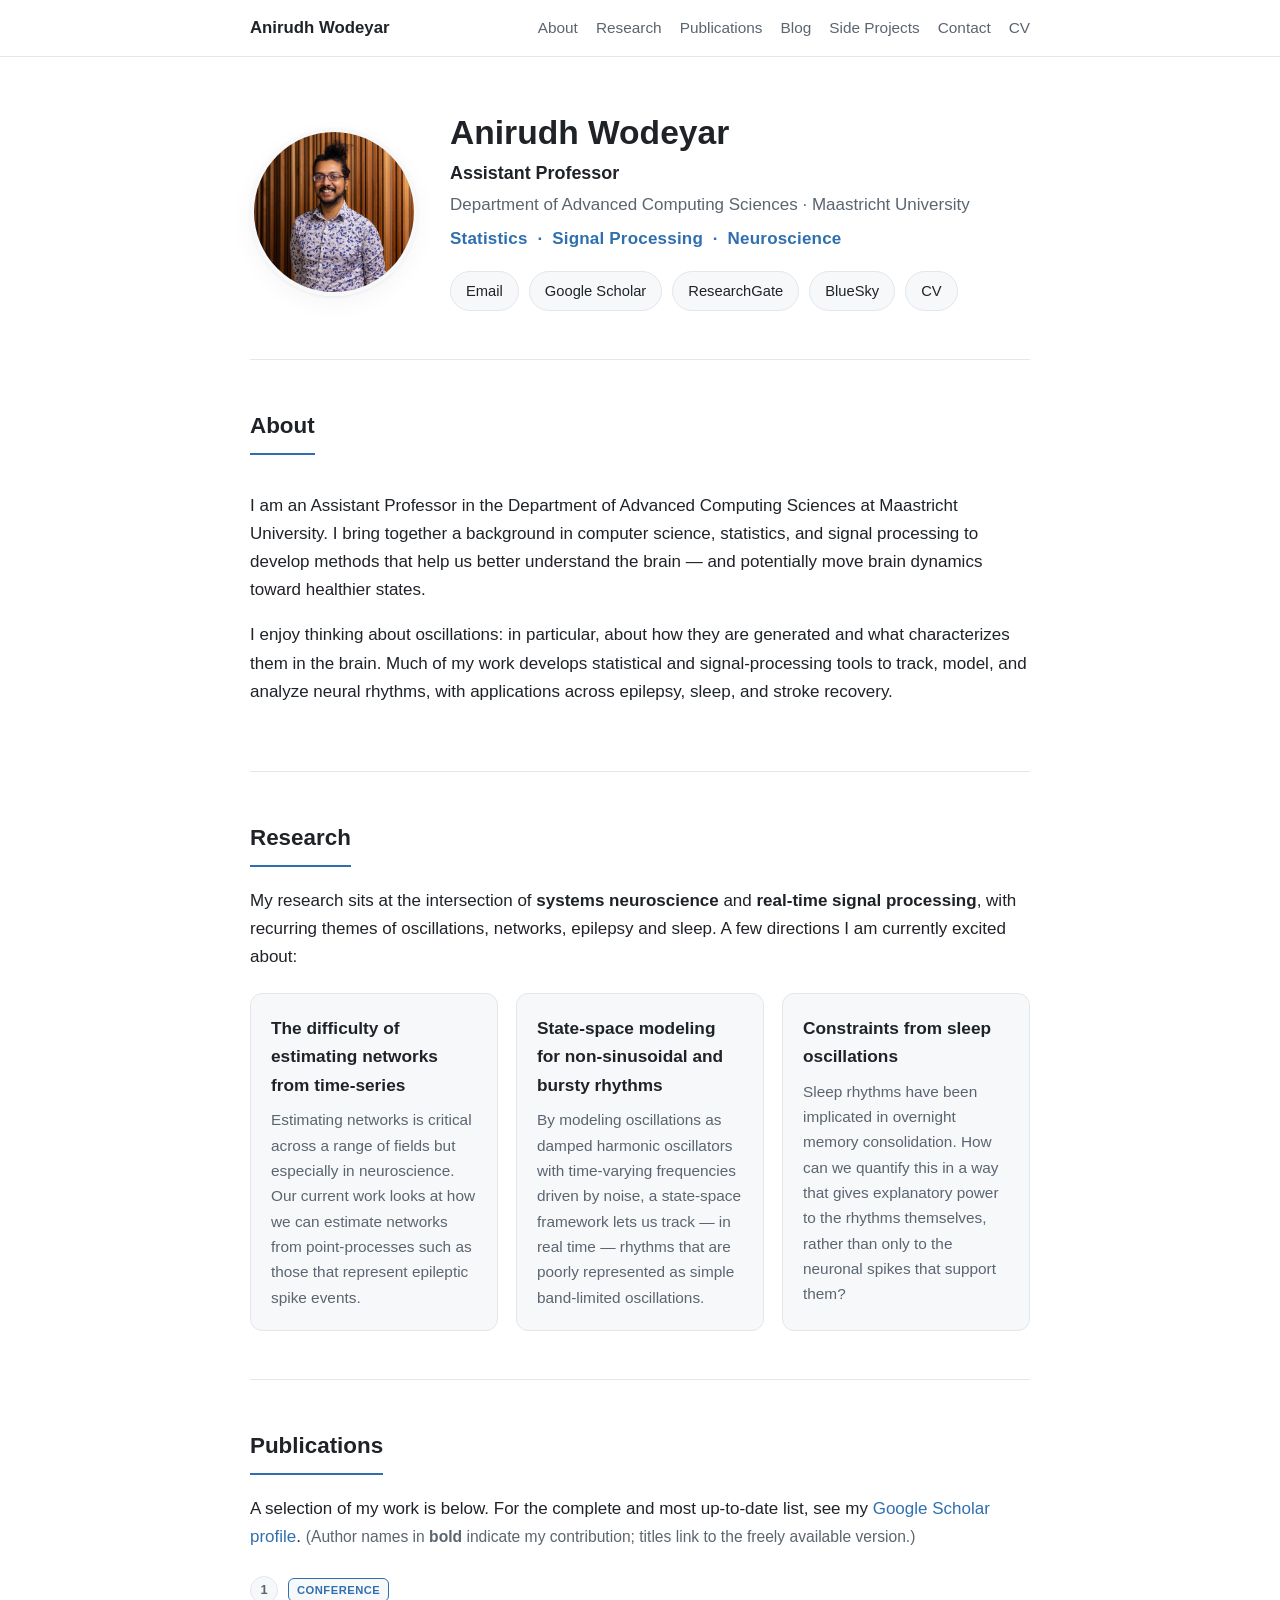
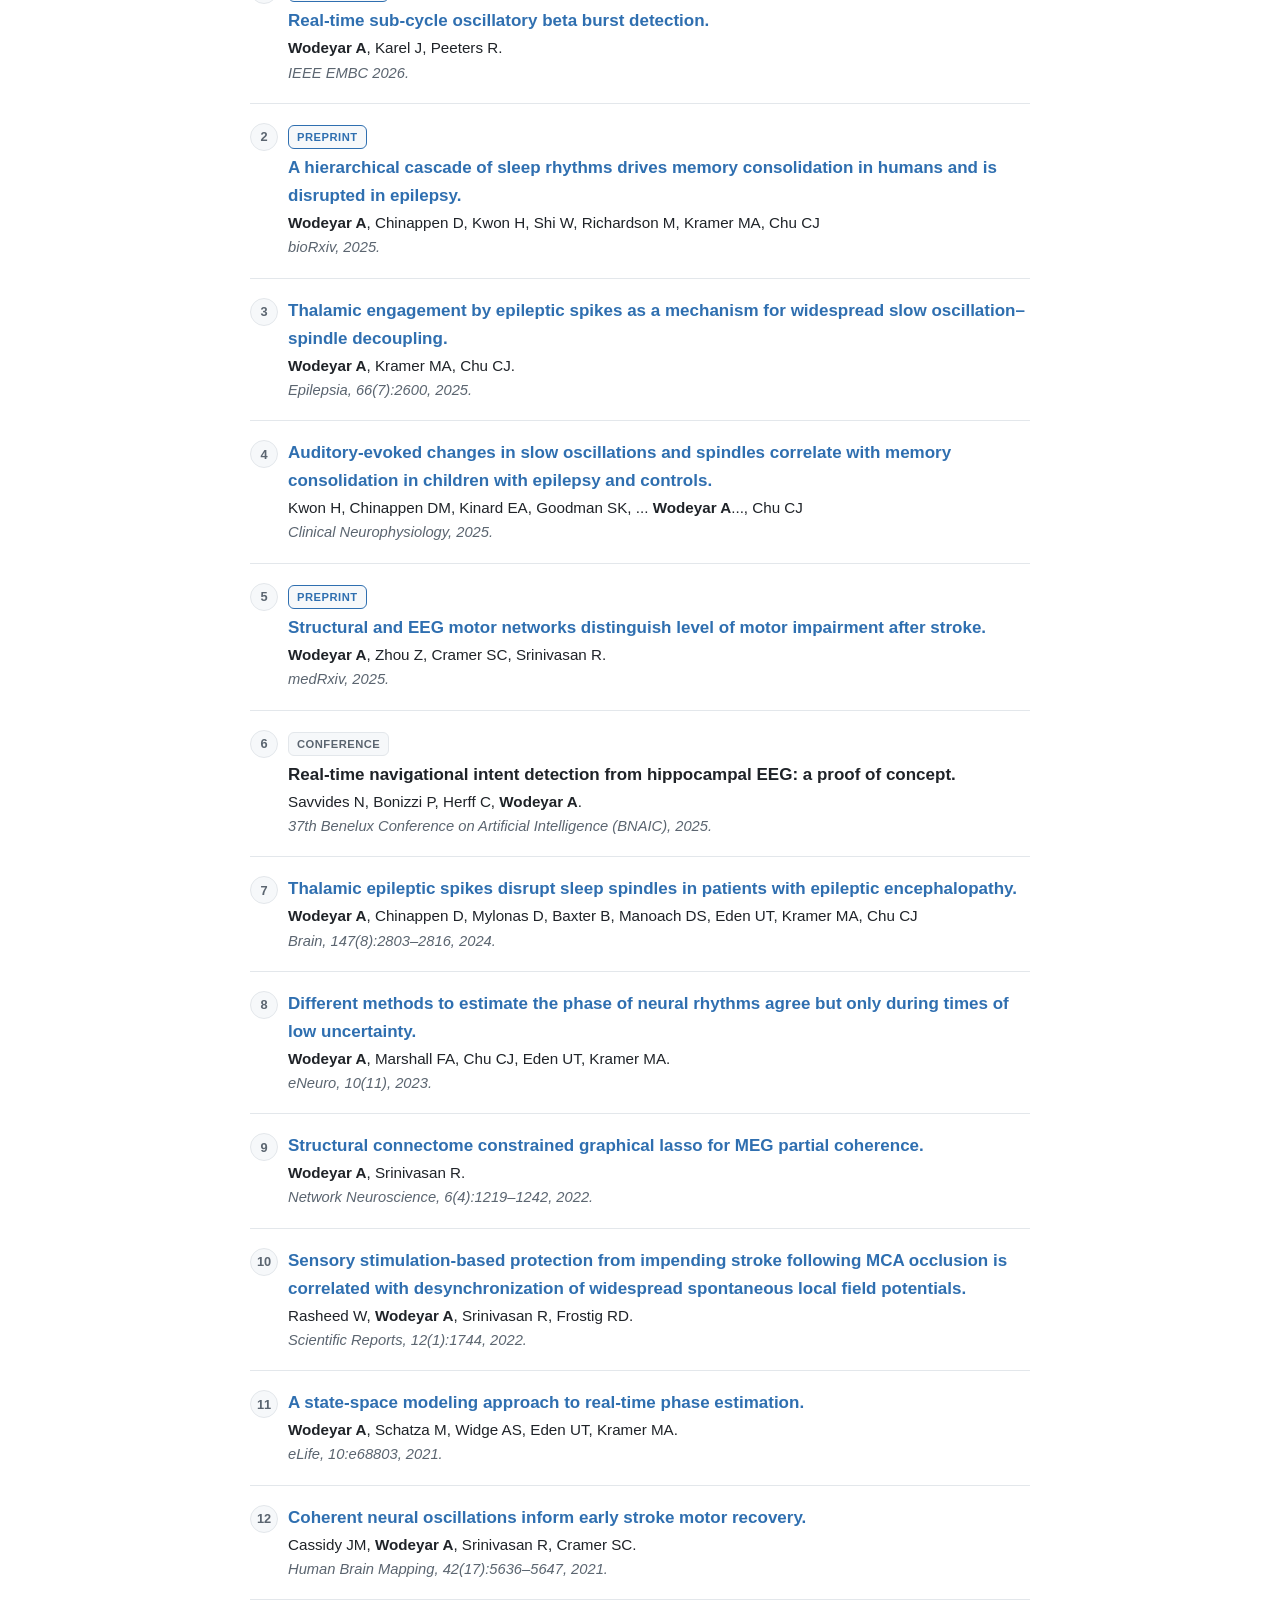
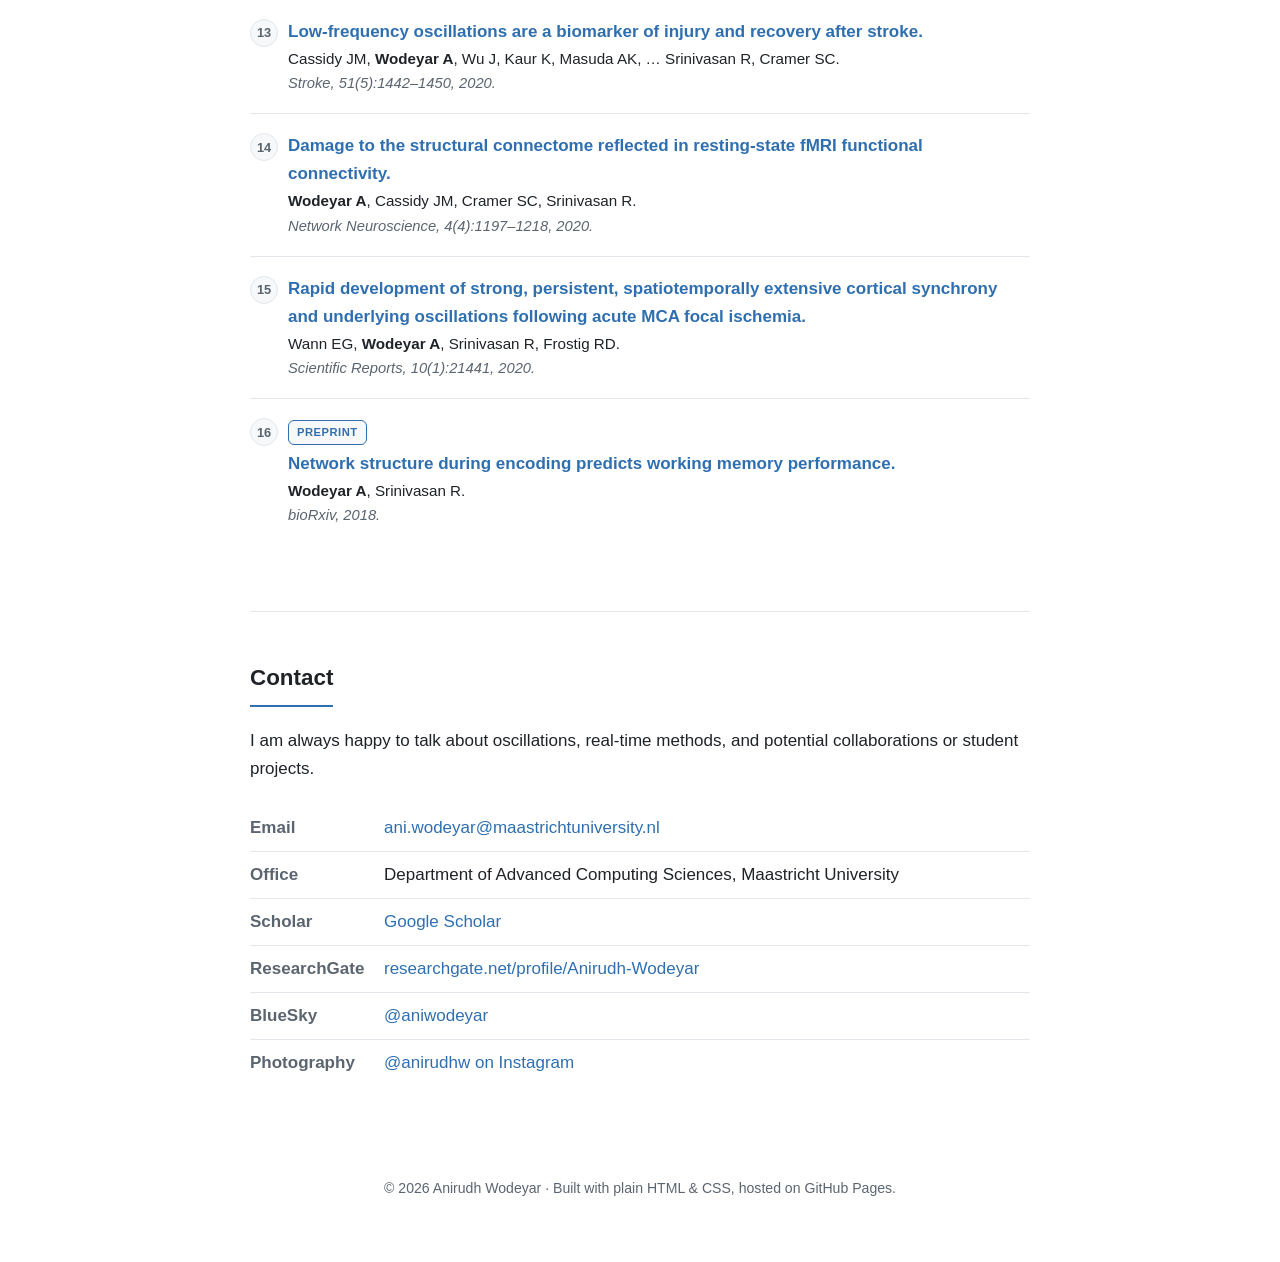
==== commit c172f1de: "Add 'Side Projects' page and fertility post Introduce a new Side Projects page (projects.html) with " ====
--- a/index.html
+++ b/index.html
@@ -27,6 +27,7 @@
         <li><a href="#research">Research</a></li>
         <li><a href="#publications">Publications</a></li>
         <li><a href="blog.html">Blog</a></li>
+        <li><a href="projects.html">Side Projects</a></li>
         <li><a href="#contact">Contact</a></li>
         <li><a href="cv.pdf">CV</a></li>
       </ul>
--- a/style.css
+++ b/style.css
@@ -73,7 +73,9 @@
 .nav-links {
   list-style: none;
   display: flex;
-  gap: 22px;
+  flex-wrap: wrap;
+  justify-content: flex-end;
+  gap: 10px 18px;
   margin: 0;
   padding: 0;
 }
@@ -291,7 +293,7 @@
   }
   .nav-links li { width: 100%; }
   .nav-links a { display: block; padding: 13px 20px; border-top: 1px solid var(--border); }
-  .nav-toggle:checked ~ .nav-links { max-height: 320px; }
+  .nav-toggle:checked ~ .nav-links { max-height: 460px; }
   .contact-label { flex-basis: 100%; }
 }
 
@@ -394,3 +396,39 @@
   padding: 0.05em 0.35em;
   font-size: 0.92em;
 }
+
+/* ----------------------------- Side projects ----------------------------- */
+.project {
+  padding: 24px 0;
+  border-bottom: 1px solid var(--border);
+}
+.project:last-child { border-bottom: none; }
+.project h3 { font-size: 1.22rem; margin: 0 0 2px; }
+.project-meta {
+  margin: 0 0 12px;
+  color: var(--muted);
+  font-size: 0.82rem;
+  text-transform: uppercase;
+  letter-spacing: 0.5px;
+}
+.project p { margin: 0 0 1em; }
+.project p:last-child { margin-bottom: 0; }
+
+/* Responsive 16:9 video embed (Vimeo / YouTube iframes). */
+.video-embed {
+  position: relative;
+  width: 100%;
+  padding-top: 56.25%;
+  margin: 18px 0 0;
+  border-radius: var(--radius);
+  overflow: hidden;
+  background: var(--surface);
+  border: 1px solid var(--border);
+}
+.video-embed iframe {
+  position: absolute;
+  inset: 0;
+  width: 100%;
+  height: 100%;
+  border: 0;
+}
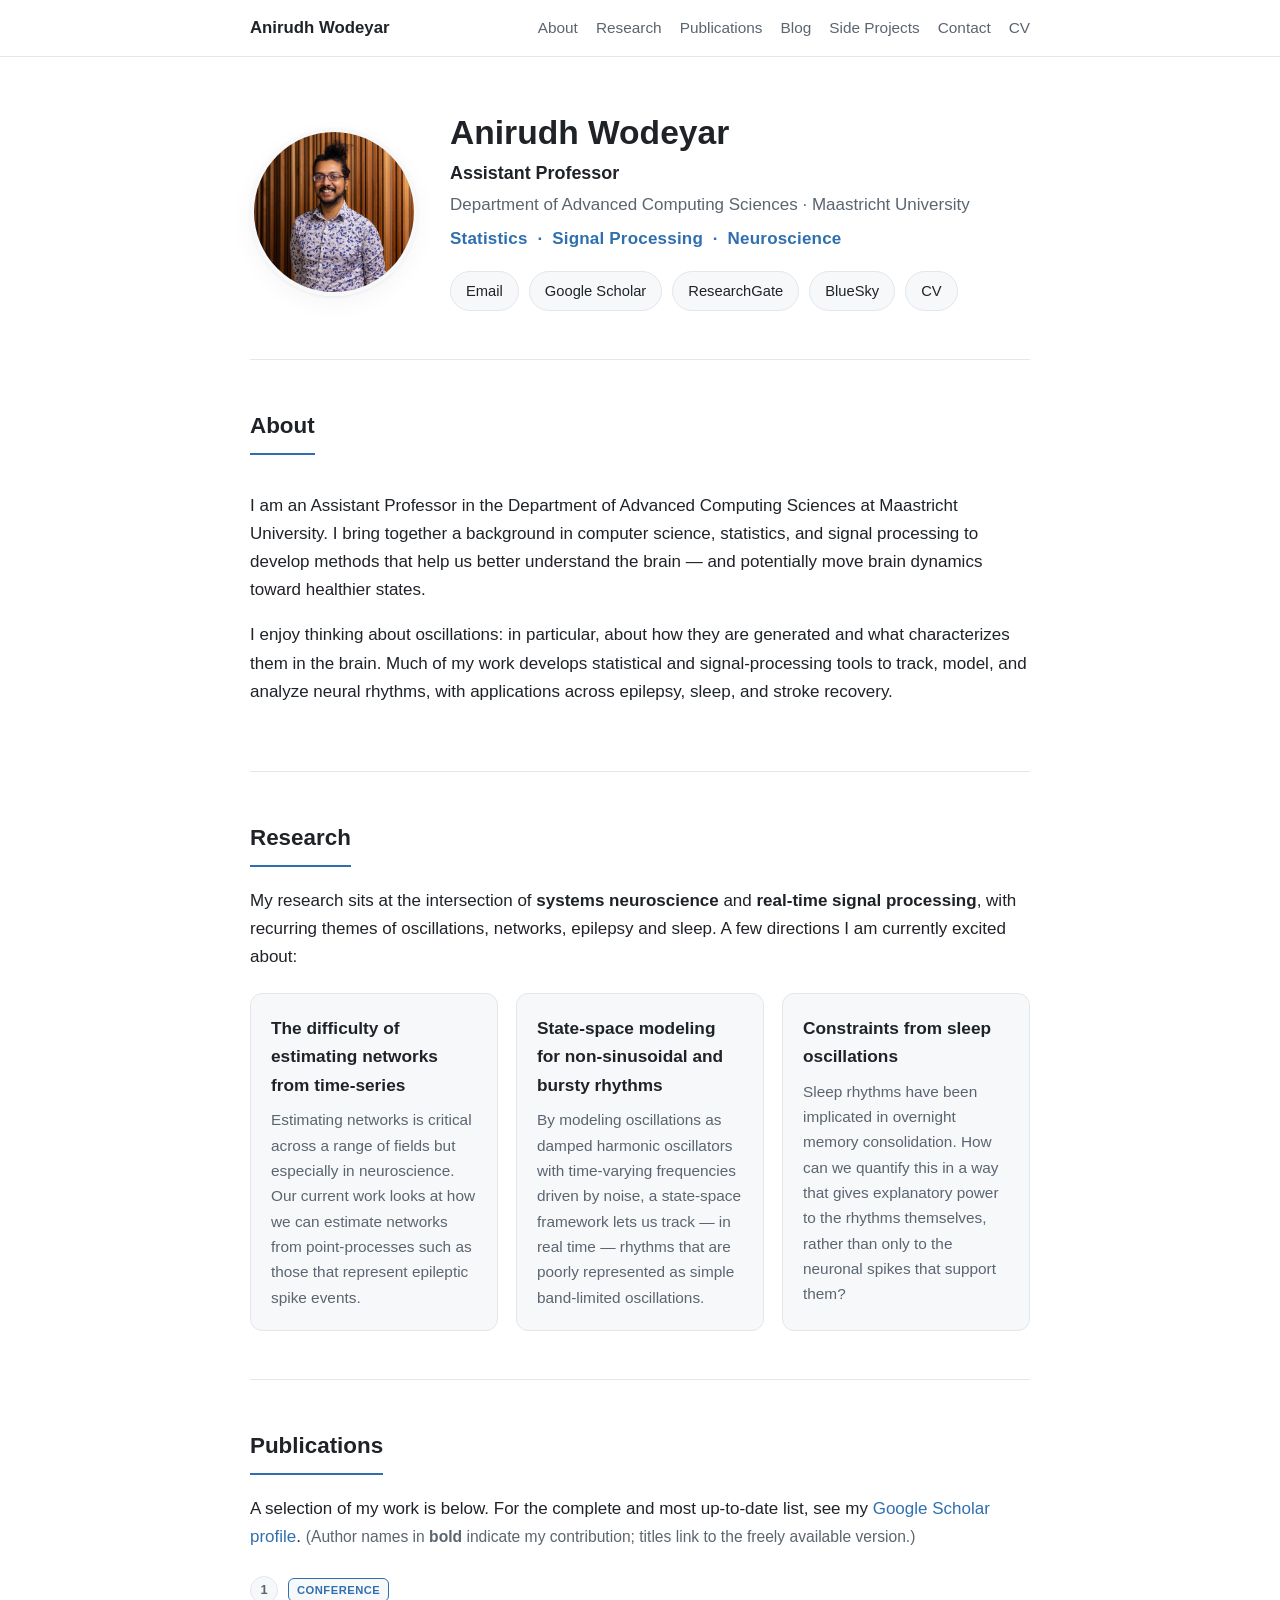
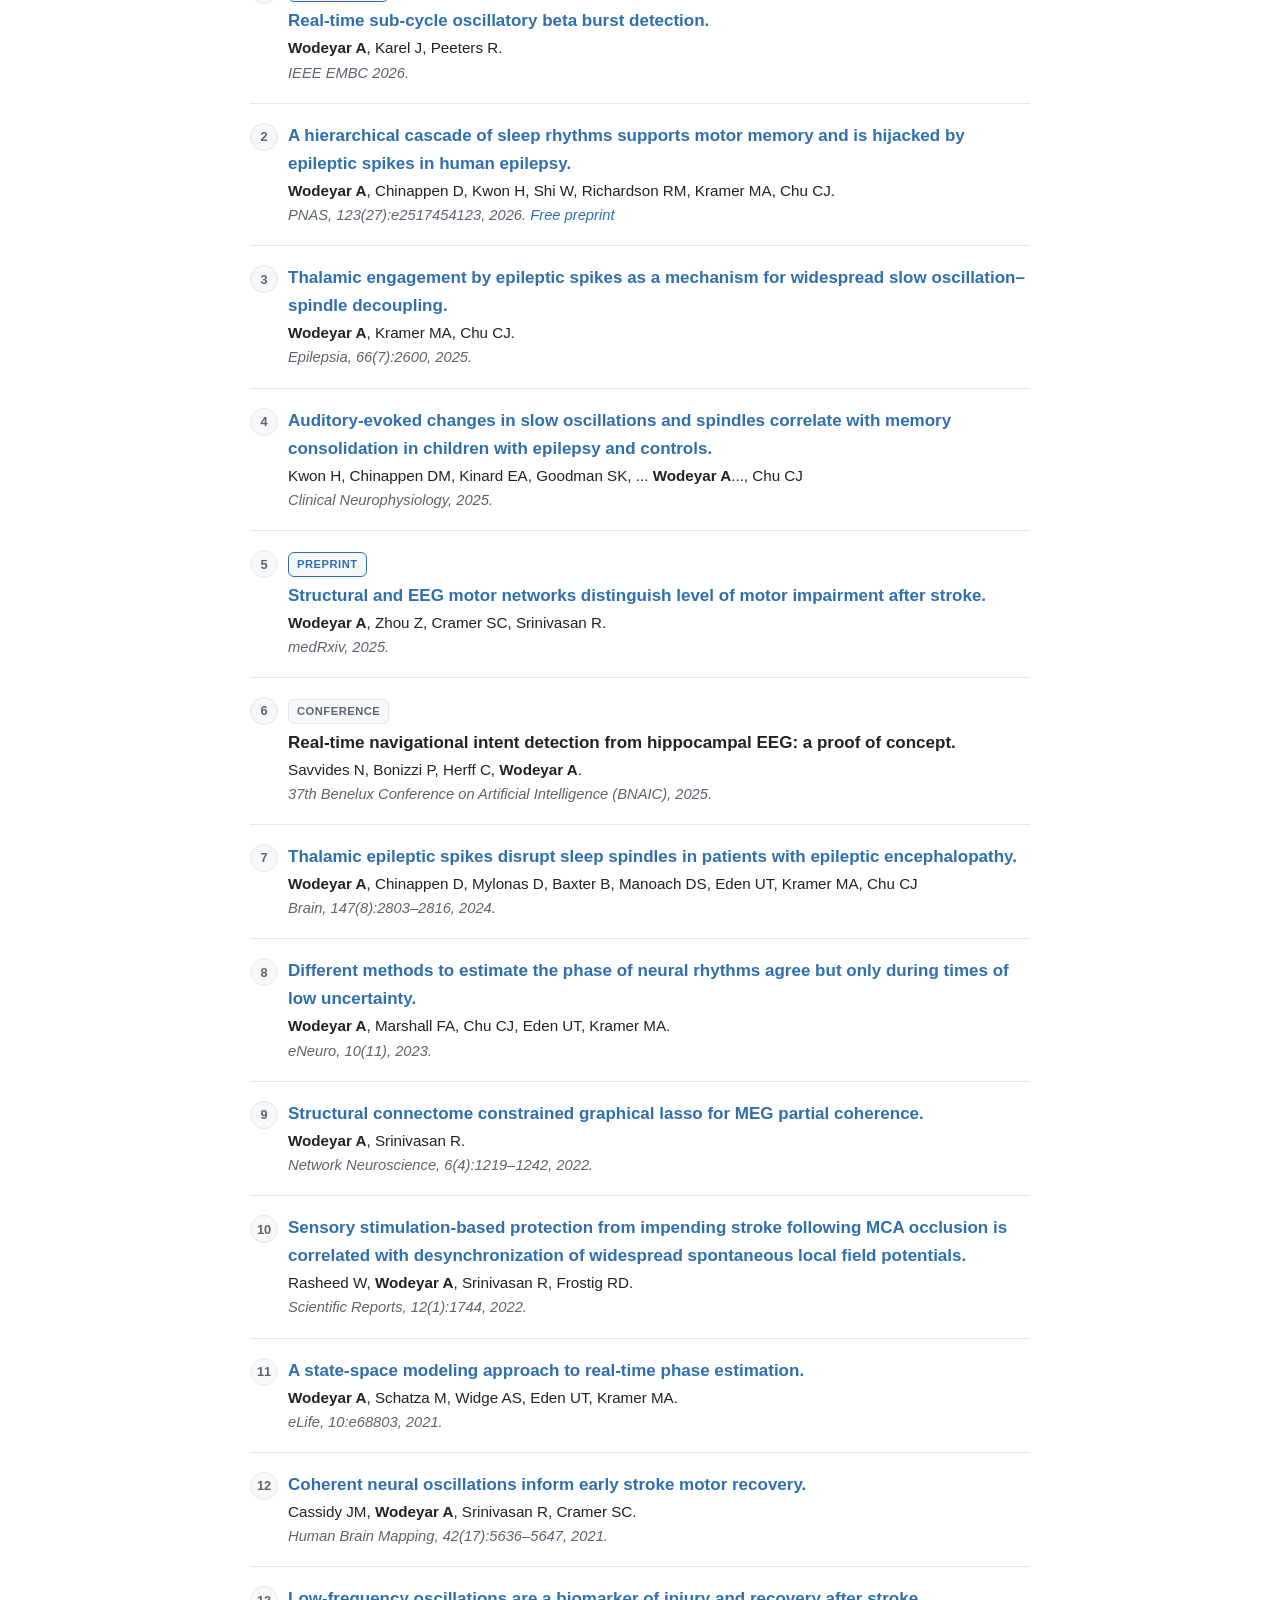
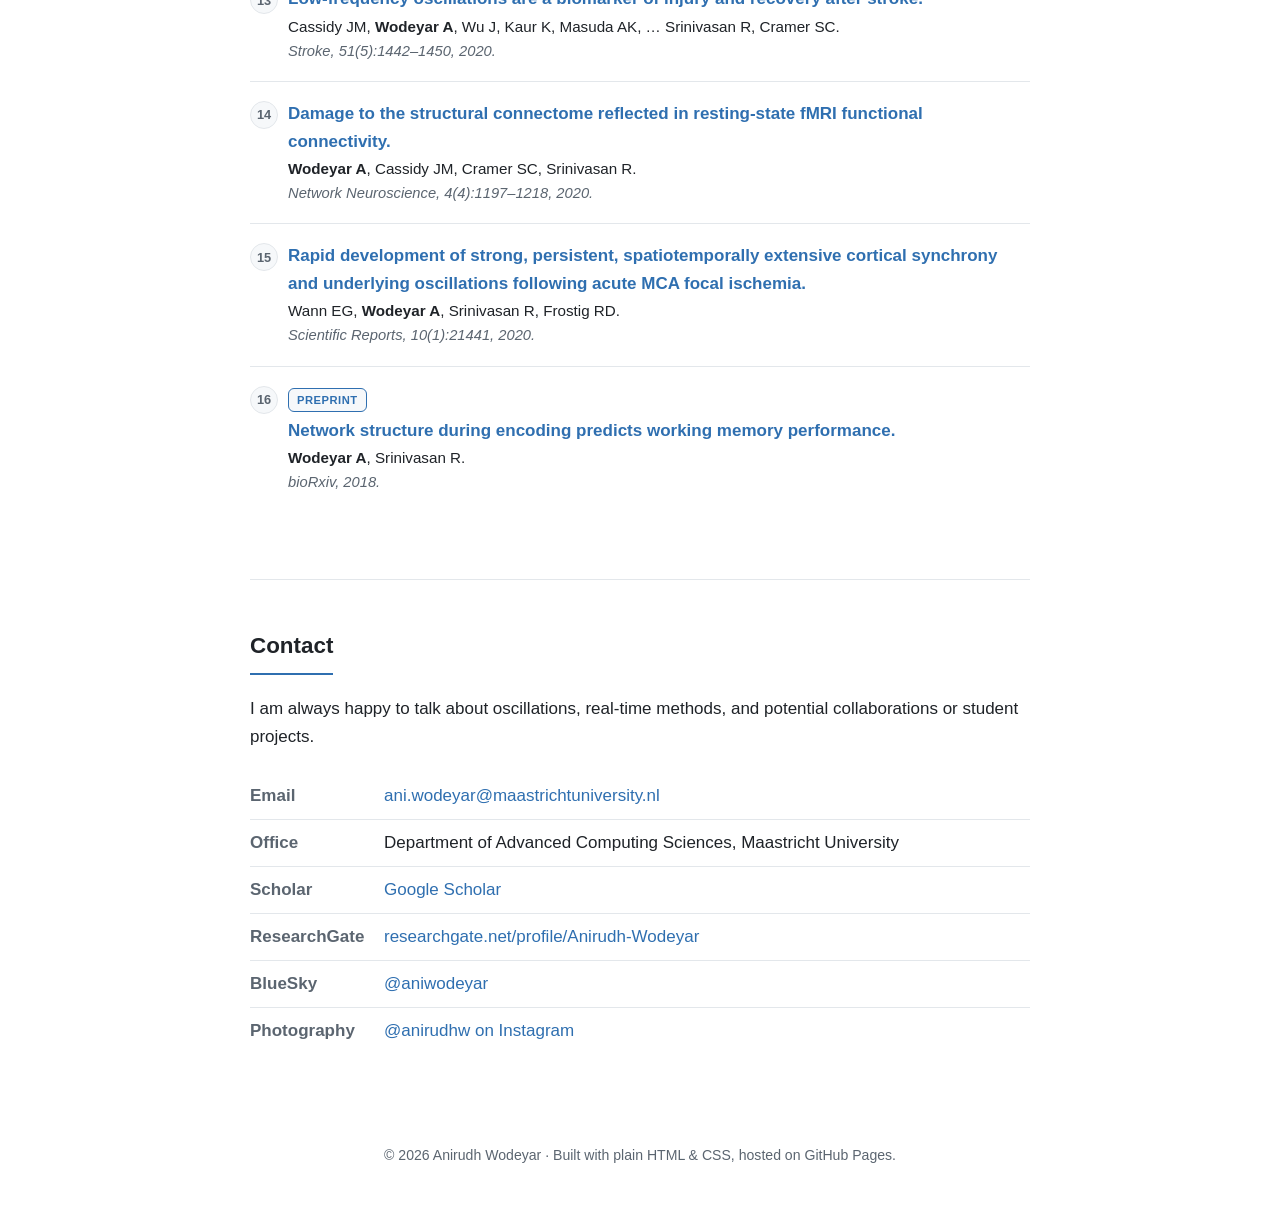
==== commit 75d0cad7: "Update index.html" ====
--- a/index.html
+++ b/index.html
@@ -131,10 +131,9 @@
           <span class="pub-venue">IEEE EMBC 2026.</span>
         </li>
         <li>
-          <span class="pub-badge preprint">Preprint</span>
-          <span class="pub-title"><a href="https://doi.org/10.1101/2025.05.06.652436" target="_blank" rel="noopener">A hierarchical cascade of sleep rhythms drives memory consolidation in humans and is disrupted in epilepsy.</a></span>
-          <span class="pub-authors"><strong>Wodeyar A</strong>, Chinappen D, Kwon H, Shi W, Richardson M, Kramer MA, Chu CJ</span>
-          <span class="pub-venue">bioRxiv, 2025.</span>
+          <span class="pub-title"><a href="https://www.pnas.org/doi/10.1073/pnas.2517454123" target="_blank" rel="noopener">A hierarchical cascade of sleep rhythms supports motor memory and is hijacked by epileptic spikes in human epilepsy.</a></span>
+          <span class="pub-authors"><strong>Wodeyar A</strong>, Chinappen D, Kwon H, Shi W, Richardson RM, Kramer MA, Chu CJ.</span>
+          <span class="pub-venue">PNAS, 123(27):e2517454123, 2026. <a href="https://doi.org/10.1101/2025.05.06.652436" target="_blank" rel="noopener">Free preprint</a></span>
         </li>
         <li>
           <span class="pub-title"><a href="https://pmc.ncbi.nlm.nih.gov/articles/PMC12290992/" target="_blank" rel="noopener">Thalamic engagement by epileptic spikes as a mechanism for widespread slow oscillation–spindle decoupling.</a></span>
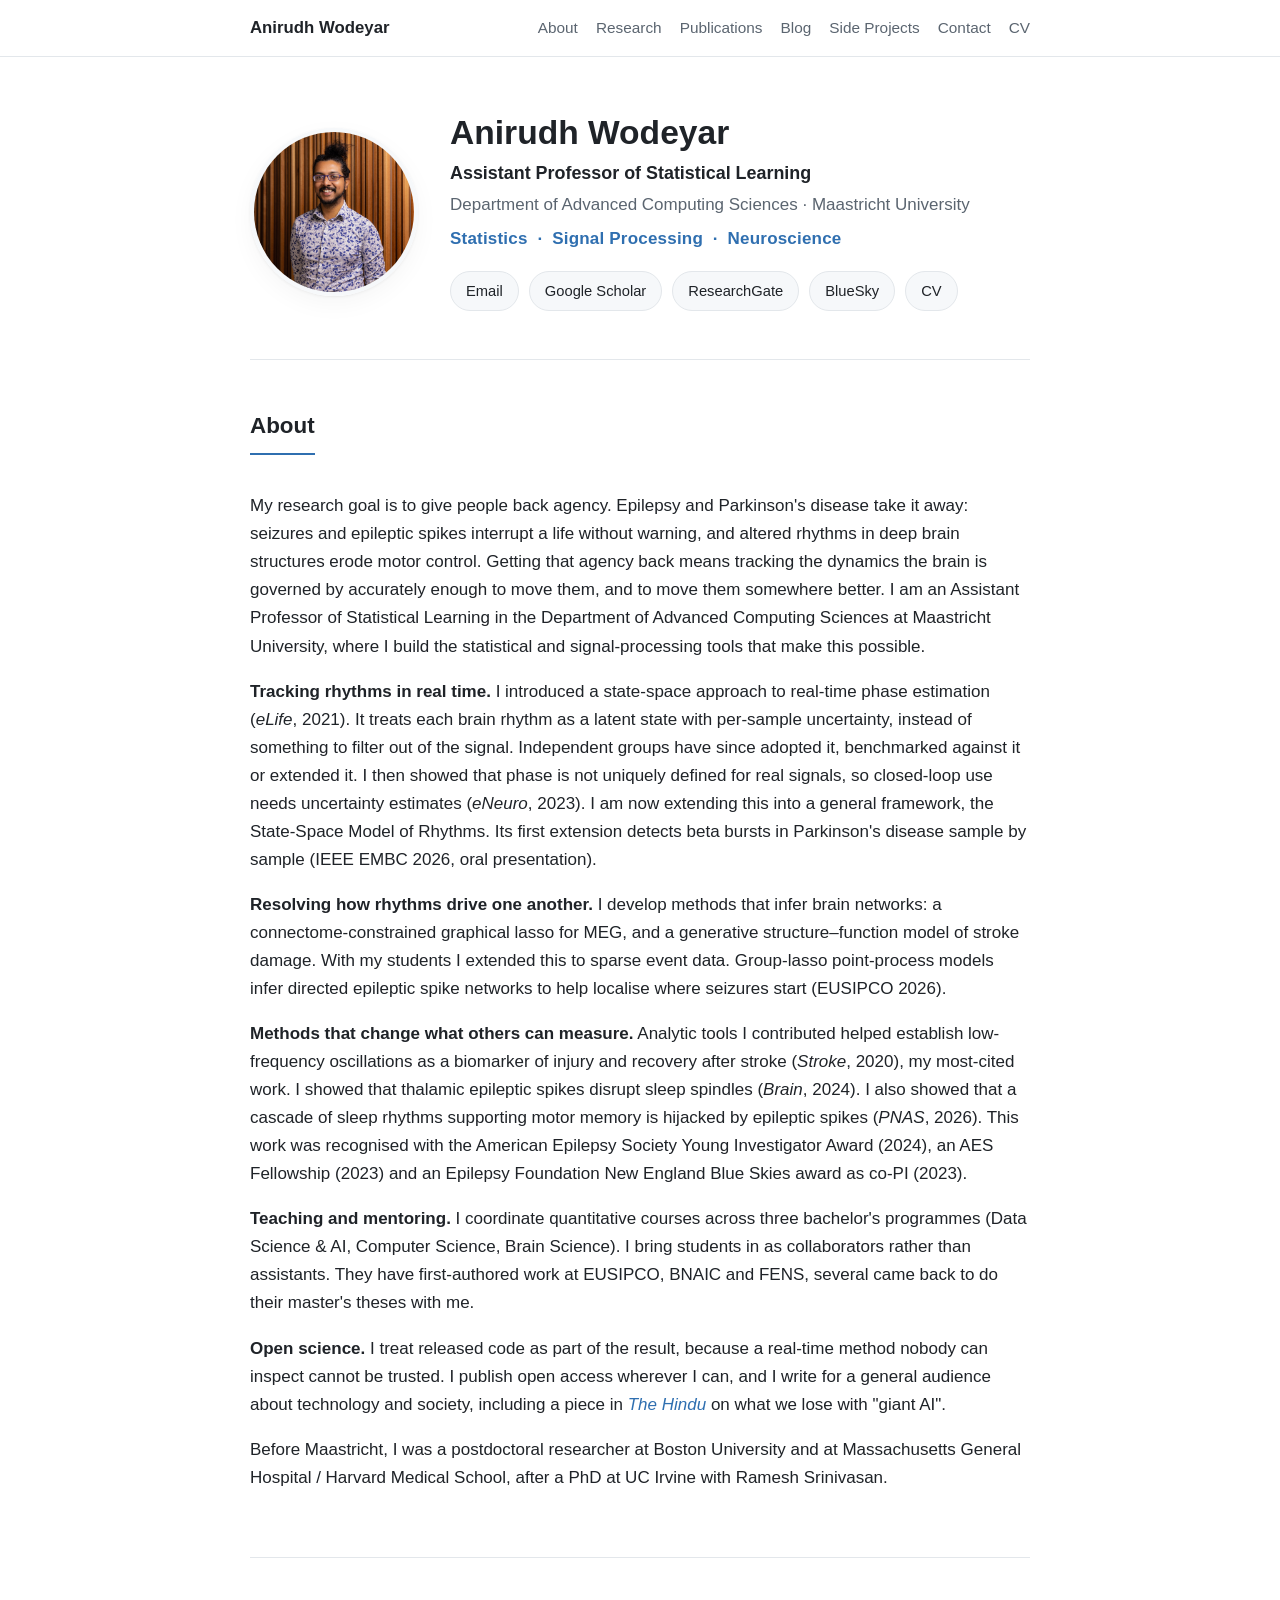
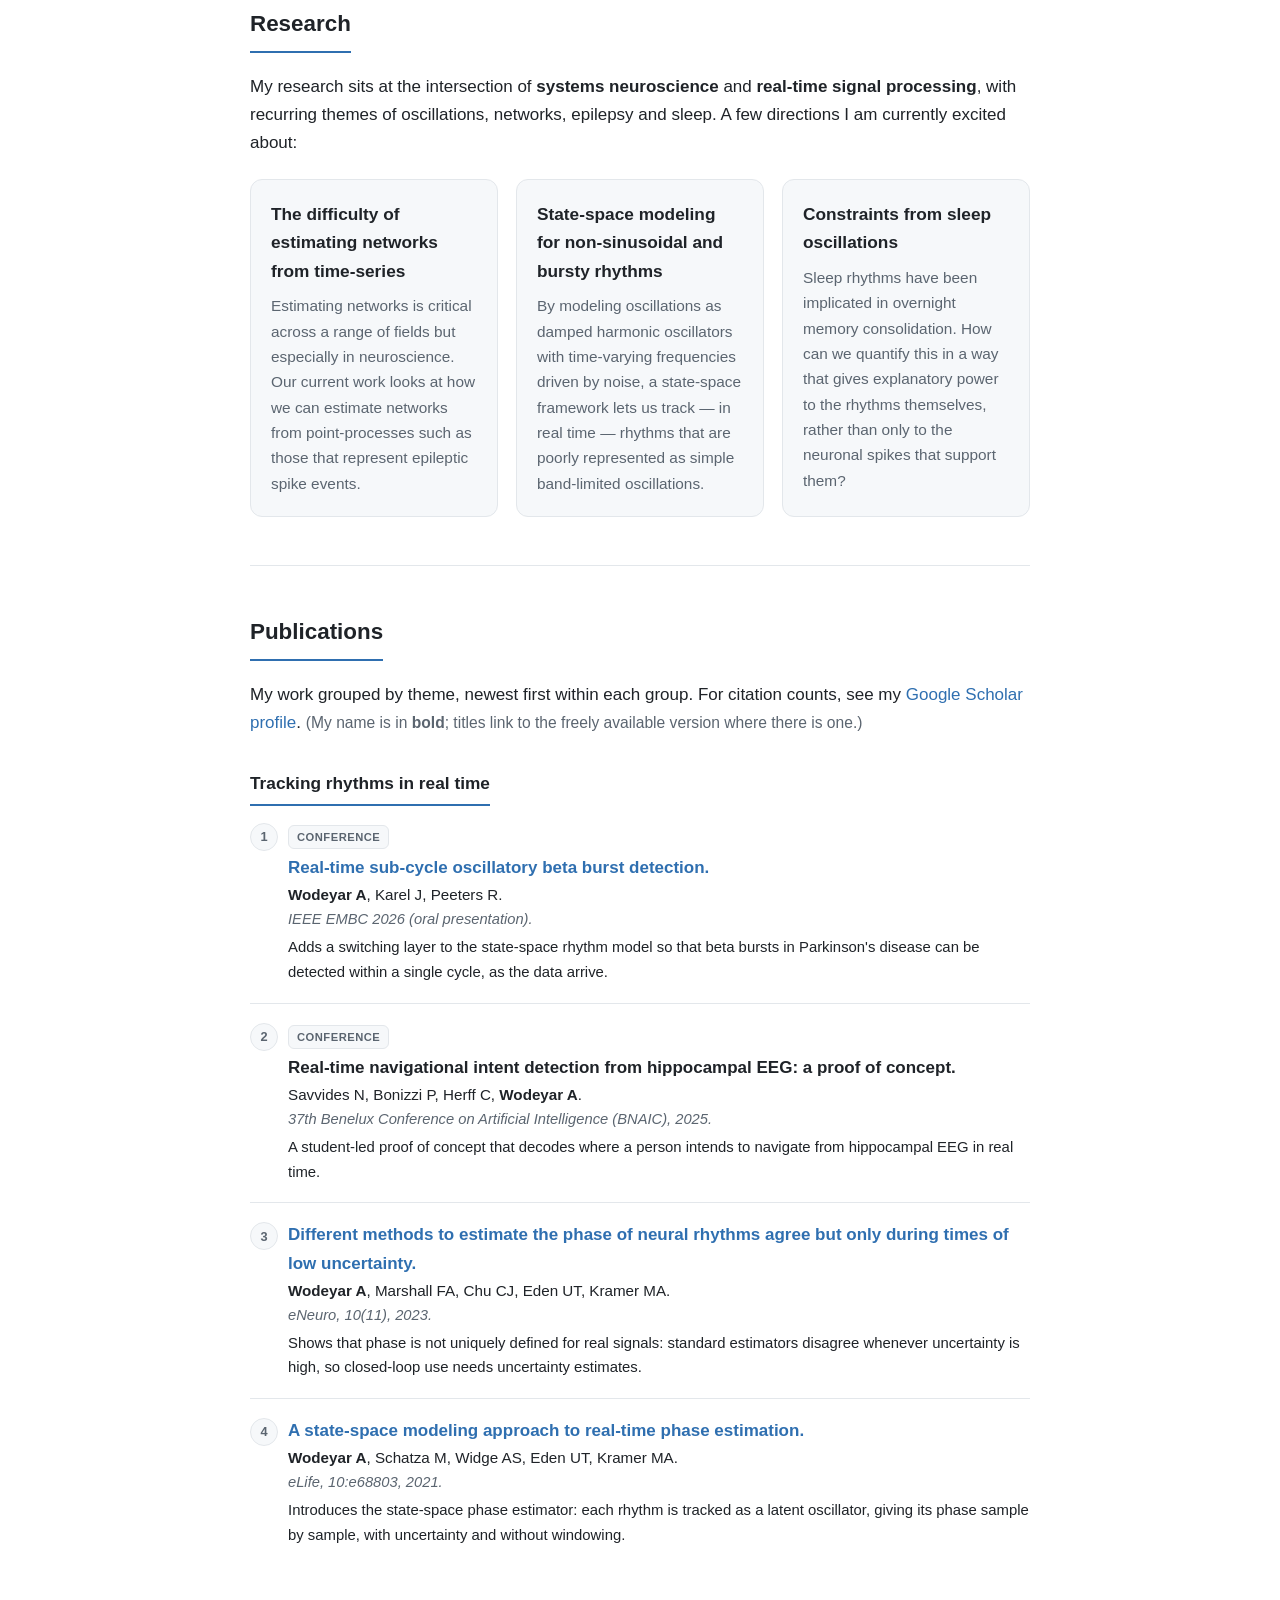
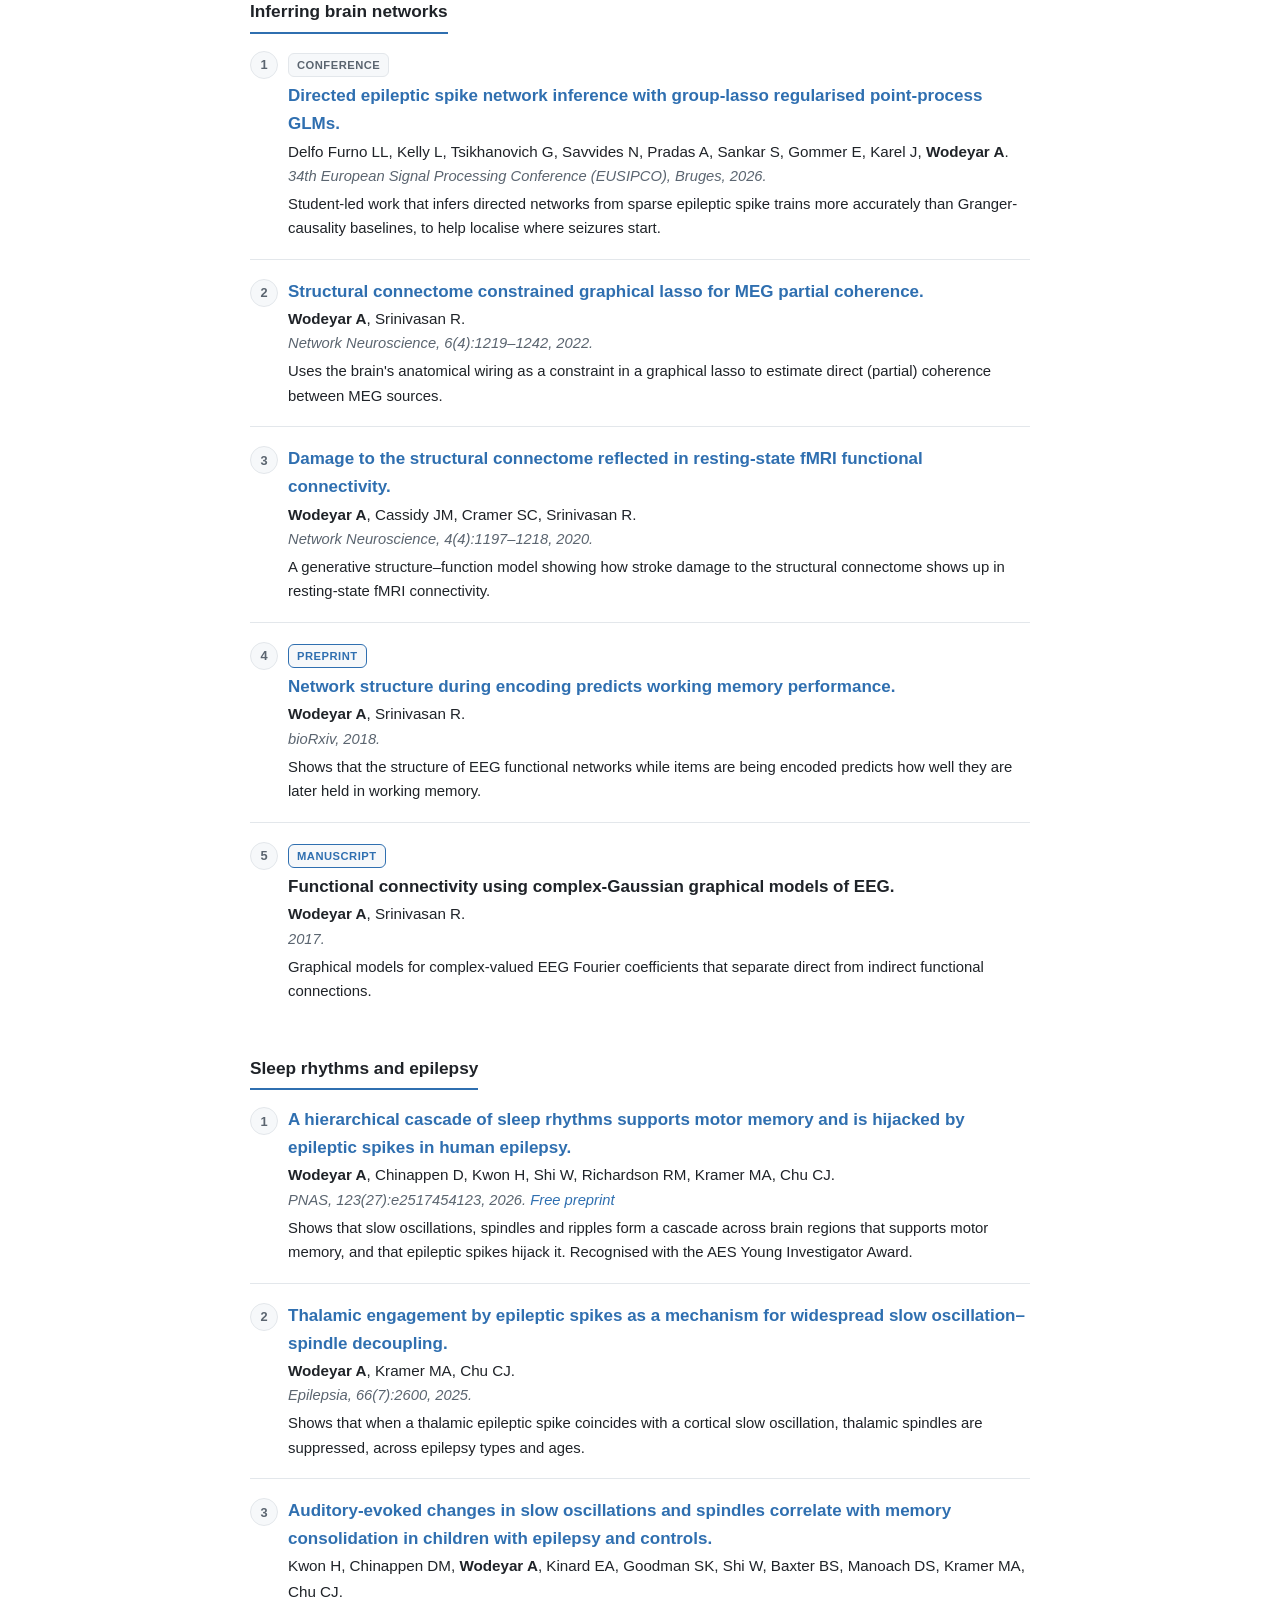
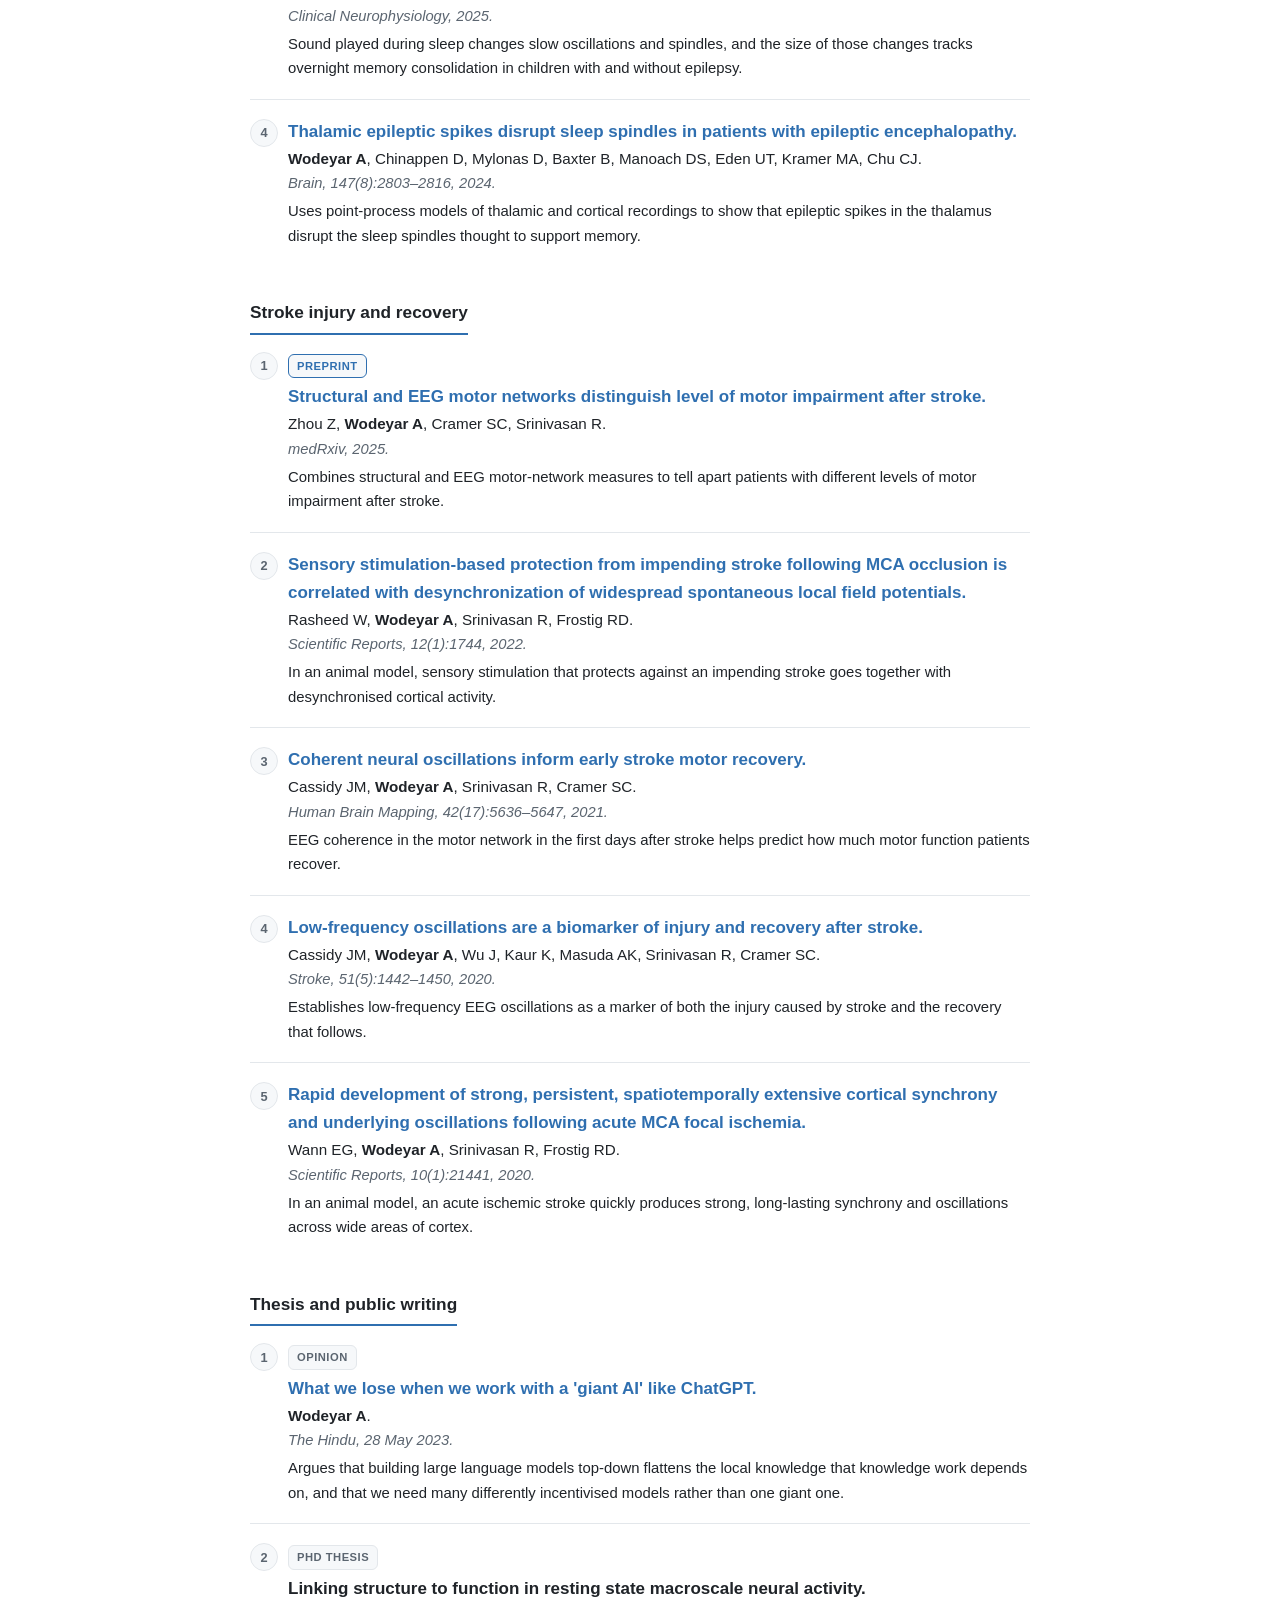
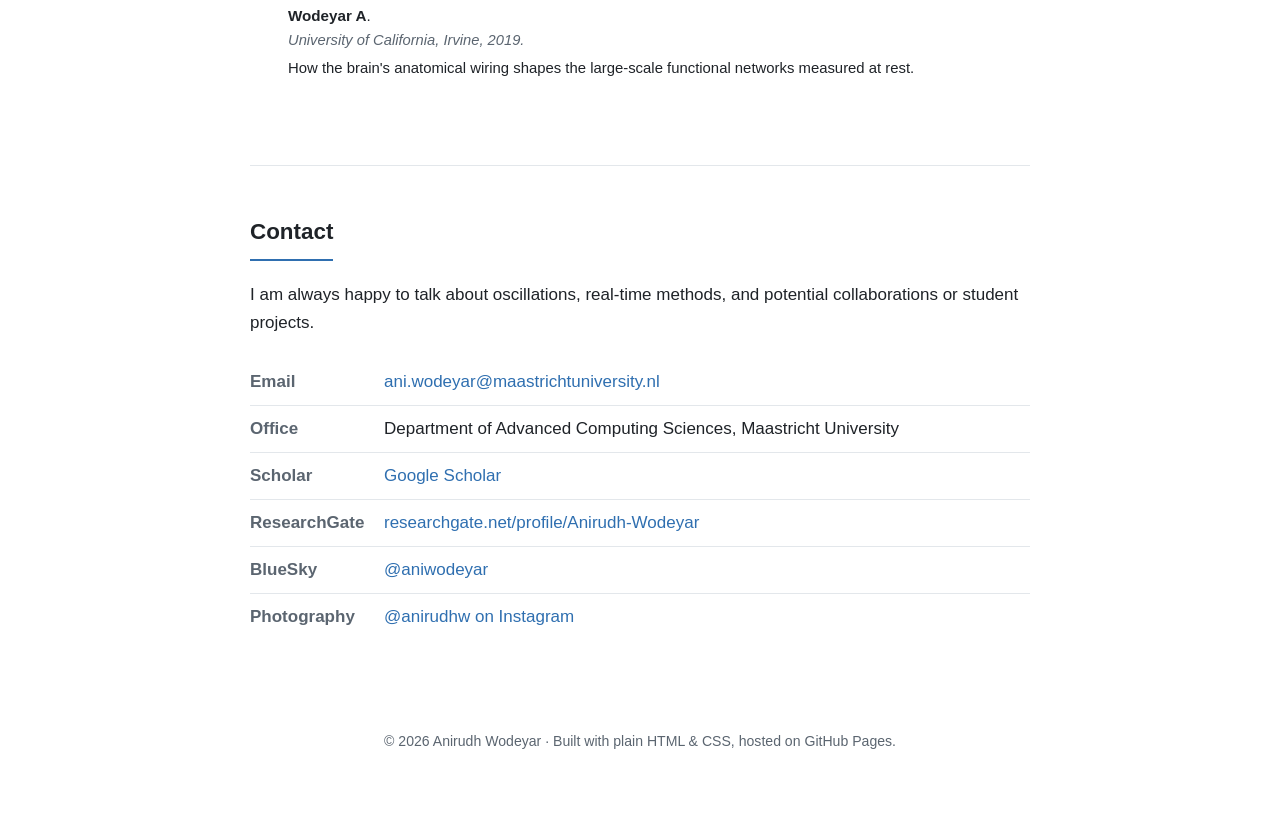
==== commit 3a285bbe: "Rewrite About section and organise publications by theme - New evidence-based About text (from Vidi " ====
--- a/index.html
+++ b/index.html
@@ -4,7 +4,7 @@
   <meta charset="UTF-8" />
   <meta name="viewport" content="width=device-width, initial-scale=1.0" />
   <title>Anirudh Wodeyar</title>
-  <meta name="description" content="Anirudh Wodeyar — Assistant Professor at Maastricht University. Statistics, signal processing, and neuroscience: methods to track, model, and understand brain oscillations." />
+  <meta name="description" content="Anirudh Wodeyar — Assistant Professor of Statistical Learning at Maastricht University. Real-time statistical and signal-processing methods to track, model and move brain rhythms, with applications in epilepsy, Parkinson's disease, sleep and stroke." />
   <meta name="author" content="Anirudh Wodeyar" />
 
   <!-- Open Graph (controls how the page looks when shared on social media) -->
@@ -45,7 +45,7 @@
       />
       <div class="intro">
         <h1>Anirudh Wodeyar</h1>
-        <p class="tagline">Assistant Professor</p>
+        <p class="tagline">Assistant Professor of Statistical Learning</p>
         <p class="affil">Department of Advanced Computing Sciences · Maastricht University</p>
         <p class="areas">Statistics &nbsp;·&nbsp; Signal Processing &nbsp;·&nbsp; Neuroscience</p>
         <div class="links">
@@ -62,16 +62,57 @@
     <section id="about">
       <h2>About</h2>
       <p>
-        I am an Assistant Professor in the Department of Advanced Computing Sciences at
-        Maastricht University. I bring together a background in computer science, statistics,
-        and signal processing to develop methods that help us better understand the brain —
-        and potentially move brain dynamics toward healthier states.
-      </p>
-      <p>
-        I enjoy thinking about oscillations: in particular, about how they are generated and
-        what characterizes them in the brain. Much of my work develops statistical and
-        signal-processing tools to track, model, and analyze neural rhythms,
-        with applications across epilepsy, sleep, and stroke recovery.
+        My research goal is to give people back agency. Epilepsy and Parkinson's disease take it
+        away: seizures and epileptic spikes interrupt a life without warning, and altered rhythms
+        in deep brain structures erode motor control. Getting that agency back means tracking the
+        dynamics the brain is governed by accurately enough to move them, and to move them
+        somewhere better. I am an Assistant Professor of Statistical Learning in the Department of
+        Advanced Computing Sciences at Maastricht University, where I build the statistical and
+        signal-processing tools that make this possible.
+      </p>
+      <p>
+        <strong>Tracking rhythms in real time.</strong> I introduced a state-space approach to
+        real-time phase estimation (<em>eLife</em>, 2021). It treats each brain rhythm as a latent
+        state with per-sample uncertainty, instead of something to filter out of the signal.
+        Independent groups have since adopted it, benchmarked against it or extended it. I then
+        showed that phase is not uniquely defined for real signals, so closed-loop use needs
+        uncertainty estimates (<em>eNeuro</em>, 2023). I am now extending this into a general
+        framework, the State-Space Model of Rhythms. Its first extension detects beta bursts in
+        Parkinson's disease sample by sample (IEEE EMBC 2026, oral presentation).
+      </p>
+      <p>
+        <strong>Resolving how rhythms drive one another.</strong> I develop methods that infer
+        brain networks: a connectome-constrained graphical lasso for MEG, and a generative
+        structure–function model of stroke damage. With my students I extended this to sparse
+        event data. Group-lasso point-process models infer directed epileptic spike networks to
+        help localise where seizures start (EUSIPCO 2026).
+      </p>
+      <p>
+        <strong>Methods that change what others can measure.</strong> Analytic tools I contributed
+        helped establish low-frequency oscillations as a biomarker of injury and recovery after
+        stroke (<em>Stroke</em>, 2020), my most-cited work. I showed that thalamic epileptic spikes
+        disrupt sleep spindles (<em>Brain</em>, 2024). I also showed that a cascade of sleep rhythms
+        supporting motor memory is hijacked by epileptic spikes (<em>PNAS</em>, 2026). This work was
+        recognised with the American Epilepsy Society Young Investigator Award (2024), an AES
+        Fellowship (2023) and an Epilepsy Foundation New England Blue Skies award as co-PI (2023).
+      </p>
+      <p>
+        <strong>Teaching and mentoring.</strong> I coordinate quantitative courses across three
+        bachelor's programmes (Data Science &amp; AI, Computer Science, Brain Science). I bring
+        students in as collaborators rather than assistants. They have first-authored work at
+        EUSIPCO, BNAIC and FENS, several came back to do their master's theses with me.
+      </p>
+      <p>
+        <strong>Open science.</strong> I treat released code as part of the result, because a
+        real-time method nobody can inspect cannot be trusted. I publish open access wherever I
+        can, and I write for a general audience about technology and society, including a piece in
+        <a href="https://www.thehindu.com/sci-tech/science/giant-artificial-intelligence-high-modernism-diversity/article66896382.ece" target="_blank" rel="noopener"><em>The Hindu</em></a>
+        on what we lose with "giant AI".
+      </p>
+      <p>
+        Before Maastricht, I was a postdoctoral researcher at Boston University and at
+        Massachusetts General Hospital / Harvard Medical School, after a PhD at UC Irvine with
+        Ramesh Srinivasan.
       </p>
     </section>
 
@@ -118,97 +159,173 @@
     <section id="publications">
       <h2>Publications</h2>
       <p class="section-lead">
-        A selection of my work is below. For the complete and most up-to-date list, see my
+        My work grouped by theme, newest first within each group. For citation counts, see my
         <a href="https://scholar.google.com/citations?user=1SWN6CoAAAAJ" target="_blank" rel="noopener">Google&nbsp;Scholar profile</a>.
-        <span class="muted">(Author names in <strong>bold</strong> indicate my contribution; titles link to the freely available version.)</span>
-      </p>
-
-      <ol class="pub-list">
-        <li>
-          <span class="pub-badge preprint">Conference</span>
-          <span class="pub-title"><a href="https://doi.org/10.64898/2026.05.19.726185" target="_blank" rel="noopener">Real-time sub-cycle oscillatory beta burst detection.</a></span>
-          <span class="pub-authors"><strong>Wodeyar A</strong>, Karel J, Peeters R.</span>
-          <span class="pub-venue">IEEE EMBC 2026.</span>
-        </li>
-        <li>
-          <span class="pub-title"><a href="https://www.pnas.org/doi/10.1073/pnas.2517454123" target="_blank" rel="noopener">A hierarchical cascade of sleep rhythms supports motor memory and is hijacked by epileptic spikes in human epilepsy.</a></span>
-          <span class="pub-authors"><strong>Wodeyar A</strong>, Chinappen D, Kwon H, Shi W, Richardson RM, Kramer MA, Chu CJ.</span>
-          <span class="pub-venue">PNAS, 123(27):e2517454123, 2026. <a href="https://doi.org/10.1101/2025.05.06.652436" target="_blank" rel="noopener">Free preprint</a></span>
-        </li>
-        <li>
-          <span class="pub-title"><a href="https://pmc.ncbi.nlm.nih.gov/articles/PMC12290992/" target="_blank" rel="noopener">Thalamic engagement by epileptic spikes as a mechanism for widespread slow oscillation–spindle decoupling.</a></span>
-          <span class="pub-authors"><strong>Wodeyar A</strong>, Kramer MA, Chu CJ.</span>
-          <span class="pub-venue">Epilepsia, 66(7):2600, 2025.</span>
-        </li>
-        <li>
-          <span class="pub-title"><a href="https://pmc.ncbi.nlm.nih.gov/articles/PMC12820947/" target="_blank" rel="noopener">Auditory-evoked changes in slow oscillations and spindles correlate with memory consolidation in children with epilepsy and controls.</a></span>
-          <span class="pub-authors">Kwon H, Chinappen DM, Kinard EA, Goodman SK, ... <strong>Wodeyar A</strong>..., Chu CJ </span>
-          <span class="pub-venue">Clinical Neurophysiology, 2025.</span>
-        </li>
-        <li>
-          <span class="pub-badge preprint">Preprint</span>
-          <span class="pub-title"><a href="https://doi.org/10.1101/2025.10.08.25337630" target="_blank" rel="noopener">Structural and EEG motor networks distinguish level of motor impairment after stroke.</a></span>
-          <span class="pub-authors"><strong>Wodeyar A</strong>, Zhou Z, Cramer SC, Srinivasan R.</span>
-          <span class="pub-venue">medRxiv, 2025.</span>
-        </li>
-        <li>
-          <span class="pub-badge">Conference</span>
-          <span class="pub-title">Real-time navigational intent detection from hippocampal EEG: a proof of concept.</span>
-          <span class="pub-authors">Savvides N, Bonizzi P, Herff C, <strong>Wodeyar A</strong>.</span>
-          <span class="pub-venue">37th Benelux Conference on Artificial Intelligence (BNAIC), 2025.</span>
-        </li>
-        <li>
-          <span class="pub-title"><a href="https://pmc.ncbi.nlm.nih.gov/articles/PMC11492493/" target="_blank" rel="noopener">Thalamic epileptic spikes disrupt sleep spindles in patients with epileptic encephalopathy.</a></span>
-          <span class="pub-authors"><strong>Wodeyar A</strong>, Chinappen D, Mylonas D, Baxter B, Manoach DS, Eden UT, Kramer MA, Chu CJ</span>
-          <span class="pub-venue">Brain, 147(8):2803–2816, 2024.</span>
-        </li>
-        <li>
-          <span class="pub-title"><a href="https://pmc.ncbi.nlm.nih.gov/articles/PMC10626504/" target="_blank" rel="noopener">Different methods to estimate the phase of neural rhythms agree but only during times of low uncertainty.</a></span>
-          <span class="pub-authors"><strong>Wodeyar A</strong>, Marshall FA, Chu CJ, Eden UT, Kramer MA.</span>
-          <span class="pub-venue">eNeuro, 10(11), 2023.</span>
-        </li>
-        <li>
-          <span class="pub-title"><a href="https://pmc.ncbi.nlm.nih.gov/articles/PMC11117092/" target="_blank" rel="noopener">Structural connectome constrained graphical lasso for MEG partial coherence.</a></span>
-          <span class="pub-authors"><strong>Wodeyar A</strong>, Srinivasan R.</span>
-          <span class="pub-venue">Network Neuroscience, 6(4):1219–1242, 2022.</span>
-        </li>
-        <li>
-          <span class="pub-title"><a href="https://pmc.ncbi.nlm.nih.gov/articles/PMC8810838/" target="_blank" rel="noopener">Sensory stimulation-based protection from impending stroke following MCA occlusion is correlated with desynchronization of widespread spontaneous local field potentials.</a></span>
-          <span class="pub-authors">Rasheed W, <strong>Wodeyar A</strong>, Srinivasan R, Frostig RD.</span>
-          <span class="pub-venue">Scientific Reports, 12(1):1744, 2022.</span>
-        </li>
-        <li>
-          <span class="pub-title"><a href="https://pmc.ncbi.nlm.nih.gov/articles/PMC8536256/" target="_blank" rel="noopener">A state-space modeling approach to real-time phase estimation.</a></span>
-          <span class="pub-authors"><strong>Wodeyar A</strong>, Schatza M, Widge AS, Eden UT, Kramer MA.</span>
-          <span class="pub-venue">eLife, 10:e68803, 2021.</span>
-        </li>
-        <li>
-          <span class="pub-title"><a href="https://pmc.ncbi.nlm.nih.gov/articles/PMC8559506/" target="_blank" rel="noopener">Coherent neural oscillations inform early stroke motor recovery.</a></span>
-          <span class="pub-authors">Cassidy JM, <strong>Wodeyar A</strong>, Srinivasan R, Cramer SC.</span>
-          <span class="pub-venue">Human Brain Mapping, 42(17):5636–5647, 2021.</span>
-        </li>
-        <li>
-          <span class="pub-title"><a href="https://pmc.ncbi.nlm.nih.gov/articles/PMC7188582/" target="_blank" rel="noopener">Low-frequency oscillations are a biomarker of injury and recovery after stroke.</a></span>
-          <span class="pub-authors">Cassidy JM, <strong>Wodeyar A</strong>, Wu J, Kaur K, Masuda AK, … Srinivasan R, Cramer SC.</span>
-          <span class="pub-venue">Stroke, 51(5):1442–1450, 2020.</span>
-        </li>
-        <li>
-          <span class="pub-title"><a href="https://pmc.ncbi.nlm.nih.gov/articles/PMC7781612/" target="_blank" rel="noopener">Damage to the structural connectome reflected in resting-state fMRI functional connectivity.</a></span>
-          <span class="pub-authors"><strong>Wodeyar A</strong>, Cassidy JM, Cramer SC, Srinivasan R.</span>
-          <span class="pub-venue">Network Neuroscience, 4(4):1197–1218, 2020.</span>
-        </li>
-        <li>
-          <span class="pub-title"><a href="https://pmc.ncbi.nlm.nih.gov/articles/PMC7722868/" target="_blank" rel="noopener">Rapid development of strong, persistent, spatiotemporally extensive cortical synchrony and underlying oscillations following acute MCA focal ischemia.</a></span>
-          <span class="pub-authors">Wann EG, <strong>Wodeyar A</strong>, Srinivasan R, Frostig RD.</span>
-          <span class="pub-venue">Scientific Reports, 10(1):21441, 2020.</span>
-        </li>
-        <li>
-          <span class="pub-badge preprint">Preprint</span>
-          <span class="pub-title"><a href="https://doi.org/10.1101/409615" target="_blank" rel="noopener">Network structure during encoding predicts working memory performance.</a></span>
-          <span class="pub-authors"><strong>Wodeyar A</strong>, Srinivasan R.</span>
-          <span class="pub-venue">bioRxiv, 2018.</span>
-        </li>
-      </ol>
+        <span class="muted">(My name is in <strong>bold</strong>; titles link to the freely available version where there is one.)</span>
+      </p>
+
+      <!-- ---------- Real-time tracking of rhythms ---------- -->
+      <div class="pub-group">
+        <h3>Tracking rhythms in real time</h3>
+        <ol class="pub-list">
+          <li>
+            <span class="pub-badge">Conference</span>
+            <span class="pub-title"><a href="https://doi.org/10.64898/2026.05.19.726185" target="_blank" rel="noopener">Real-time sub-cycle oscillatory beta burst detection.</a></span>
+            <span class="pub-authors"><strong>Wodeyar A</strong>, Karel J, Peeters R.</span>
+            <span class="pub-venue">IEEE EMBC 2026 (oral presentation).</span>
+            <span class="pub-summary">Adds a switching layer to the state-space rhythm model so that beta bursts in Parkinson's disease can be detected within a single cycle, as the data arrive.</span>
+          </li>
+          <li>
+            <span class="pub-badge">Conference</span>
+            <span class="pub-title">Real-time navigational intent detection from hippocampal EEG: a proof of concept.</span>
+            <span class="pub-authors">Savvides N, Bonizzi P, Herff C, <strong>Wodeyar A</strong>.</span>
+            <span class="pub-venue">37th Benelux Conference on Artificial Intelligence (BNAIC), 2025.</span>
+            <span class="pub-summary">A student-led proof of concept that decodes where a person intends to navigate from hippocampal EEG in real time.</span>
+          </li>
+          <li>
+            <span class="pub-title"><a href="https://pmc.ncbi.nlm.nih.gov/articles/PMC10626504/" target="_blank" rel="noopener">Different methods to estimate the phase of neural rhythms agree but only during times of low uncertainty.</a></span>
+            <span class="pub-authors"><strong>Wodeyar A</strong>, Marshall FA, Chu CJ, Eden UT, Kramer MA.</span>
+            <span class="pub-venue">eNeuro, 10(11), 2023.</span>
+            <span class="pub-summary">Shows that phase is not uniquely defined for real signals: standard estimators disagree whenever uncertainty is high, so closed-loop use needs uncertainty estimates.</span>
+          </li>
+          <li>
+            <span class="pub-title"><a href="https://pmc.ncbi.nlm.nih.gov/articles/PMC8536256/" target="_blank" rel="noopener">A state-space modeling approach to real-time phase estimation.</a></span>
+            <span class="pub-authors"><strong>Wodeyar A</strong>, Schatza M, Widge AS, Eden UT, Kramer MA.</span>
+            <span class="pub-venue">eLife, 10:e68803, 2021.</span>
+            <span class="pub-summary">Introduces the state-space phase estimator: each rhythm is tracked as a latent oscillator, giving its phase sample by sample, with uncertainty and without windowing.</span>
+          </li>
+        </ol>
+      </div>
+
+      <!-- ---------- Networks ---------- -->
+      <div class="pub-group">
+        <h3>Inferring brain networks</h3>
+        <ol class="pub-list">
+          <li>
+            <span class="pub-badge">Conference</span>
+            <span class="pub-title"><a href="https://eurasip.org/Proceedings/Eusipco/Eusipco2026/pdfs/0001342.pdf" target="_blank" rel="noopener">Directed epileptic spike network inference with group-lasso regularised point-process GLMs.</a></span>
+            <span class="pub-authors">Delfo Furno LL, Kelly L, Tsikhanovich G, Savvides N, Pradas A, Sankar S, Gommer E, Karel J, <strong>Wodeyar A</strong>.</span>
+            <span class="pub-venue">34th European Signal Processing Conference (EUSIPCO), Bruges, 2026.</span>
+            <span class="pub-summary">Student-led work that infers directed networks from sparse epileptic spike trains more accurately than Granger-causality baselines, to help localise where seizures start.</span>
+          </li>
+          <li>
+            <span class="pub-title"><a href="https://pmc.ncbi.nlm.nih.gov/articles/PMC11117092/" target="_blank" rel="noopener">Structural connectome constrained graphical lasso for MEG partial coherence.</a></span>
+            <span class="pub-authors"><strong>Wodeyar A</strong>, Srinivasan R.</span>
+            <span class="pub-venue">Network Neuroscience, 6(4):1219–1242, 2022.</span>
+            <span class="pub-summary">Uses the brain's anatomical wiring as a constraint in a graphical lasso to estimate direct (partial) coherence between MEG sources.</span>
+          </li>
+          <li>
+            <span class="pub-title"><a href="https://pmc.ncbi.nlm.nih.gov/articles/PMC7781612/" target="_blank" rel="noopener">Damage to the structural connectome reflected in resting-state fMRI functional connectivity.</a></span>
+            <span class="pub-authors"><strong>Wodeyar A</strong>, Cassidy JM, Cramer SC, Srinivasan R.</span>
+            <span class="pub-venue">Network Neuroscience, 4(4):1197–1218, 2020.</span>
+            <span class="pub-summary">A generative structure–function model showing how stroke damage to the structural connectome shows up in resting-state fMRI connectivity.</span>
+          </li>
+          <li>
+            <span class="pub-badge preprint">Preprint</span>
+            <span class="pub-title"><a href="https://doi.org/10.1101/409615" target="_blank" rel="noopener">Network structure during encoding predicts working memory performance.</a></span>
+            <span class="pub-authors"><strong>Wodeyar A</strong>, Srinivasan R.</span>
+            <span class="pub-venue">bioRxiv, 2018.</span>
+            <span class="pub-summary">Shows that the structure of EEG functional networks while items are being encoded predicts how well they are later held in working memory.</span>
+          </li>
+          <li>
+            <span class="pub-badge preprint">Manuscript</span>
+            <span class="pub-title">Functional connectivity using complex-Gaussian graphical models of EEG.</span>
+            <span class="pub-authors"><strong>Wodeyar A</strong>, Srinivasan R.</span>
+            <span class="pub-venue">2017.</span>
+            <span class="pub-summary">Graphical models for complex-valued EEG Fourier coefficients that separate direct from indirect functional connections.</span>
+          </li>
+        </ol>
+      </div>
+
+      <!-- ---------- Sleep and epilepsy ---------- -->
+      <div class="pub-group">
+        <h3>Sleep rhythms and epilepsy</h3>
+        <ol class="pub-list">
+          <li>
+            <span class="pub-title"><a href="https://www.pnas.org/doi/10.1073/pnas.2517454123" target="_blank" rel="noopener">A hierarchical cascade of sleep rhythms supports motor memory and is hijacked by epileptic spikes in human epilepsy.</a></span>
+            <span class="pub-authors"><strong>Wodeyar A</strong>, Chinappen D, Kwon H, Shi W, Richardson RM, Kramer MA, Chu CJ.</span>
+            <span class="pub-venue">PNAS, 123(27):e2517454123, 2026. <a href="https://doi.org/10.1101/2025.05.06.652436" target="_blank" rel="noopener">Free preprint</a></span>
+            <span class="pub-summary">Shows that slow oscillations, spindles and ripples form a cascade across brain regions that supports motor memory, and that epileptic spikes hijack it. Recognised with the AES Young Investigator Award.</span>
+          </li>
+          <li>
+            <span class="pub-title"><a href="https://pmc.ncbi.nlm.nih.gov/articles/PMC12290992/" target="_blank" rel="noopener">Thalamic engagement by epileptic spikes as a mechanism for widespread slow oscillation–spindle decoupling.</a></span>
+            <span class="pub-authors"><strong>Wodeyar A</strong>, Kramer MA, Chu CJ.</span>
+            <span class="pub-venue">Epilepsia, 66(7):2600, 2025.</span>
+            <span class="pub-summary">Shows that when a thalamic epileptic spike coincides with a cortical slow oscillation, thalamic spindles are suppressed, across epilepsy types and ages.</span>
+          </li>
+          <li>
+            <span class="pub-title"><a href="https://pmc.ncbi.nlm.nih.gov/articles/PMC12820947/" target="_blank" rel="noopener">Auditory-evoked changes in slow oscillations and spindles correlate with memory consolidation in children with epilepsy and controls.</a></span>
+            <span class="pub-authors">Kwon H, Chinappen DM, <strong>Wodeyar A</strong>, Kinard EA, Goodman SK, Shi W, Baxter BS, Manoach DS, Kramer MA, Chu CJ.</span>
+            <span class="pub-venue">Clinical Neurophysiology, 2025.</span>
+            <span class="pub-summary">Sound played during sleep changes slow oscillations and spindles, and the size of those changes tracks overnight memory consolidation in children with and without epilepsy.</span>
+          </li>
+          <li>
+            <span class="pub-title"><a href="https://pmc.ncbi.nlm.nih.gov/articles/PMC11492493/" target="_blank" rel="noopener">Thalamic epileptic spikes disrupt sleep spindles in patients with epileptic encephalopathy.</a></span>
+            <span class="pub-authors"><strong>Wodeyar A</strong>, Chinappen D, Mylonas D, Baxter B, Manoach DS, Eden UT, Kramer MA, Chu CJ.</span>
+            <span class="pub-venue">Brain, 147(8):2803–2816, 2024.</span>
+            <span class="pub-summary">Uses point-process models of thalamic and cortical recordings to show that epileptic spikes in the thalamus disrupt the sleep spindles thought to support memory.</span>
+          </li>
+        </ol>
+      </div>
+
+      <!-- ---------- Stroke ---------- -->
+      <div class="pub-group">
+        <h3>Stroke injury and recovery</h3>
+        <ol class="pub-list">
+          <li>
+            <span class="pub-badge preprint">Preprint</span>
+            <span class="pub-title"><a href="https://doi.org/10.1101/2025.10.08.25337630" target="_blank" rel="noopener">Structural and EEG motor networks distinguish level of motor impairment after stroke.</a></span>
+            <span class="pub-authors">Zhou Z, <strong>Wodeyar A</strong>, Cramer SC, Srinivasan R.</span>
+            <span class="pub-venue">medRxiv, 2025.</span>
+            <span class="pub-summary">Combines structural and EEG motor-network measures to tell apart patients with different levels of motor impairment after stroke.</span>
+          </li>
+          <li>
+            <span class="pub-title"><a href="https://pmc.ncbi.nlm.nih.gov/articles/PMC8810838/" target="_blank" rel="noopener">Sensory stimulation-based protection from impending stroke following MCA occlusion is correlated with desynchronization of widespread spontaneous local field potentials.</a></span>
+            <span class="pub-authors">Rasheed W, <strong>Wodeyar A</strong>, Srinivasan R, Frostig RD.</span>
+            <span class="pub-venue">Scientific Reports, 12(1):1744, 2022.</span>
+            <span class="pub-summary">In an animal model, sensory stimulation that protects against an impending stroke goes together with desynchronised cortical activity.</span>
+          </li>
+          <li>
+            <span class="pub-title"><a href="https://pmc.ncbi.nlm.nih.gov/articles/PMC8559506/" target="_blank" rel="noopener">Coherent neural oscillations inform early stroke motor recovery.</a></span>
+            <span class="pub-authors">Cassidy JM, <strong>Wodeyar A</strong>, Srinivasan R, Cramer SC.</span>
+            <span class="pub-venue">Human Brain Mapping, 42(17):5636–5647, 2021.</span>
+            <span class="pub-summary">EEG coherence in the motor network in the first days after stroke helps predict how much motor function patients recover.</span>
+          </li>
+          <li>
+            <span class="pub-title"><a href="https://pmc.ncbi.nlm.nih.gov/articles/PMC7188582/" target="_blank" rel="noopener">Low-frequency oscillations are a biomarker of injury and recovery after stroke.</a></span>
+            <span class="pub-authors">Cassidy JM, <strong>Wodeyar A</strong>, Wu J, Kaur K, Masuda AK, Srinivasan R, Cramer SC.</span>
+            <span class="pub-venue">Stroke, 51(5):1442–1450, 2020.</span>
+            <span class="pub-summary">Establishes low-frequency EEG oscillations as a marker of both the injury caused by stroke and the recovery that follows.</span>
+          </li>
+          <li>
+            <span class="pub-title"><a href="https://pmc.ncbi.nlm.nih.gov/articles/PMC7722868/" target="_blank" rel="noopener">Rapid development of strong, persistent, spatiotemporally extensive cortical synchrony and underlying oscillations following acute MCA focal ischemia.</a></span>
+            <span class="pub-authors">Wann EG, <strong>Wodeyar A</strong>, Srinivasan R, Frostig RD.</span>
+            <span class="pub-venue">Scientific Reports, 10(1):21441, 2020.</span>
+            <span class="pub-summary">In an animal model, an acute ischemic stroke quickly produces strong, long-lasting synchrony and oscillations across wide areas of cortex.</span>
+          </li>
+        </ol>
+      </div>
+
+      <!-- ---------- Thesis and public writing ---------- -->
+      <div class="pub-group">
+        <h3>Thesis and public writing</h3>
+        <ol class="pub-list">
+          <li>
+            <span class="pub-badge">Opinion</span>
+            <span class="pub-title"><a href="https://www.thehindu.com/sci-tech/science/giant-artificial-intelligence-high-modernism-diversity/article66896382.ece" target="_blank" rel="noopener">What we lose when we work with a 'giant AI' like ChatGPT.</a></span>
+            <span class="pub-authors"><strong>Wodeyar A</strong>.</span>
+            <span class="pub-venue">The Hindu, 28 May 2023.</span>
+            <span class="pub-summary">Argues that building large language models top-down flattens the local knowledge that knowledge work depends on, and that we need many differently incentivised models rather than one giant one.</span>
+          </li>
+          <li>
+            <span class="pub-badge">PhD thesis</span>
+            <span class="pub-title">Linking structure to function in resting state macroscale neural activity.</span>
+            <span class="pub-authors"><strong>Wodeyar A</strong>.</span>
+            <span class="pub-venue">University of California, Irvine, 2019.</span>
+            <span class="pub-summary">How the brain's anatomical wiring shapes the large-scale functional networks measured at rest.</span>
+          </li>
+        </ol>
+      </div>
     </section>
 
     <!-- ===================== CONTACT ===================== -->
--- a/style.css
+++ b/style.css
@@ -205,6 +205,10 @@
 .pub-title { display: block; font-weight: 600; }
 .pub-authors { display: block; color: var(--text); font-size: 0.95rem; }
 .pub-venue { display: block; color: var(--muted); font-size: 0.92rem; font-style: italic; }
+.pub-summary { display: block; margin-top: 4px; font-size: 0.93rem; color: var(--text); }
+.pub-group { margin-top: 32px; }
+.pub-group h3 { margin-bottom: 0; padding-bottom: 6px; border-bottom: 2px solid var(--accent); display: inline-block; }
+.pub-group .pub-list { margin-top: 16px; }
 
 .pub-badge {
   display: inline-block;
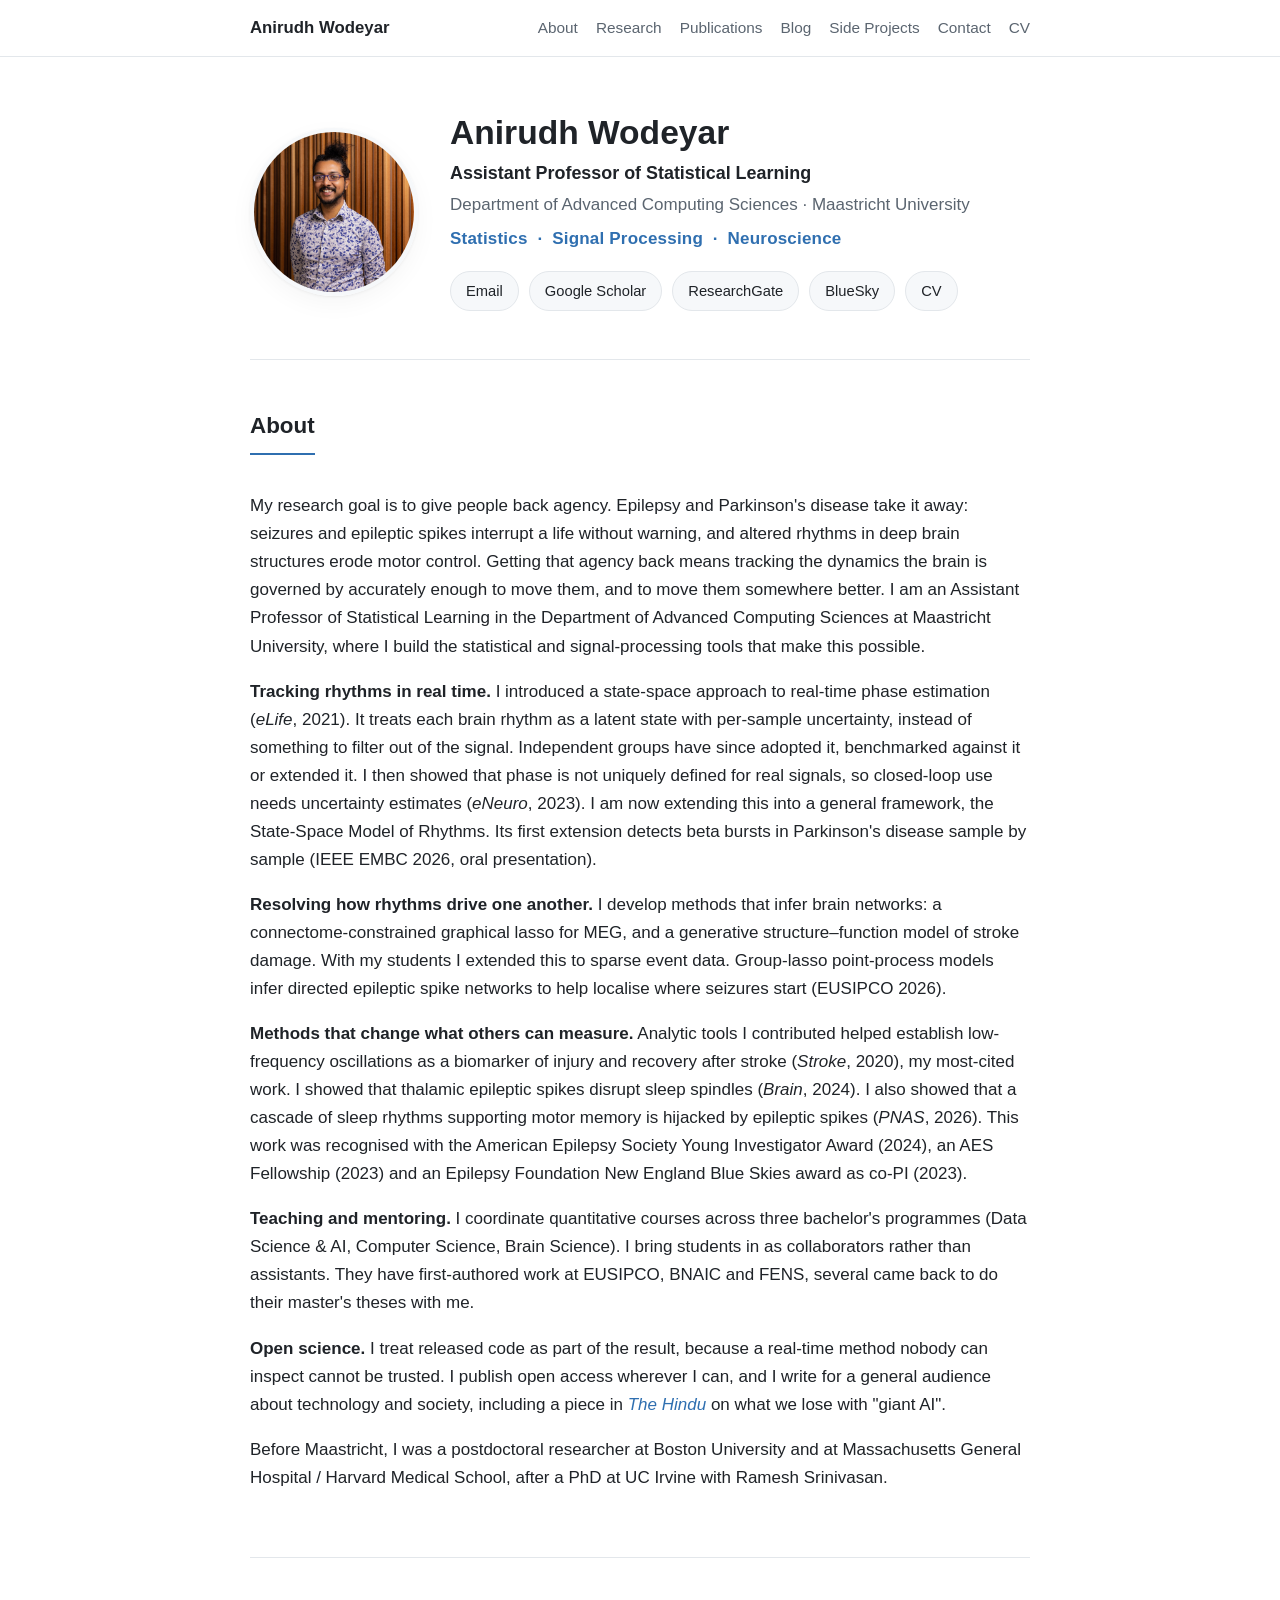
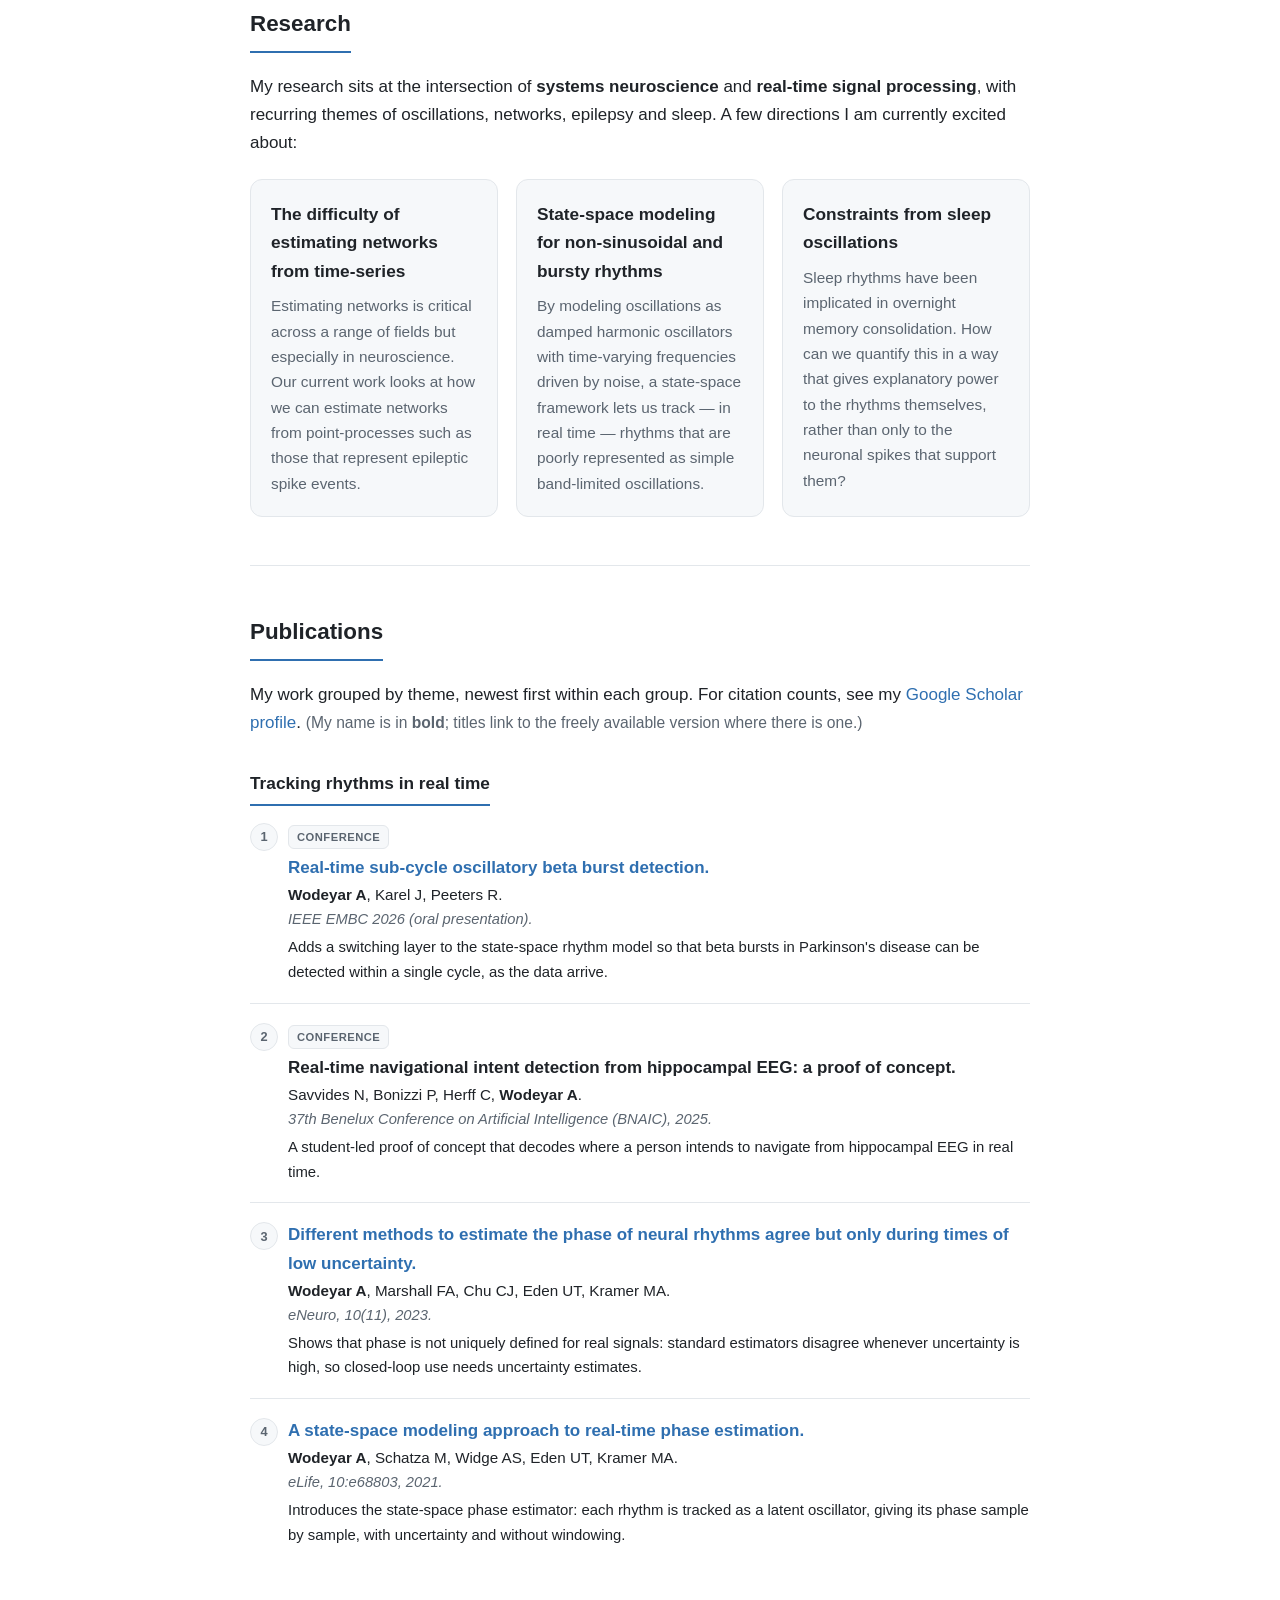
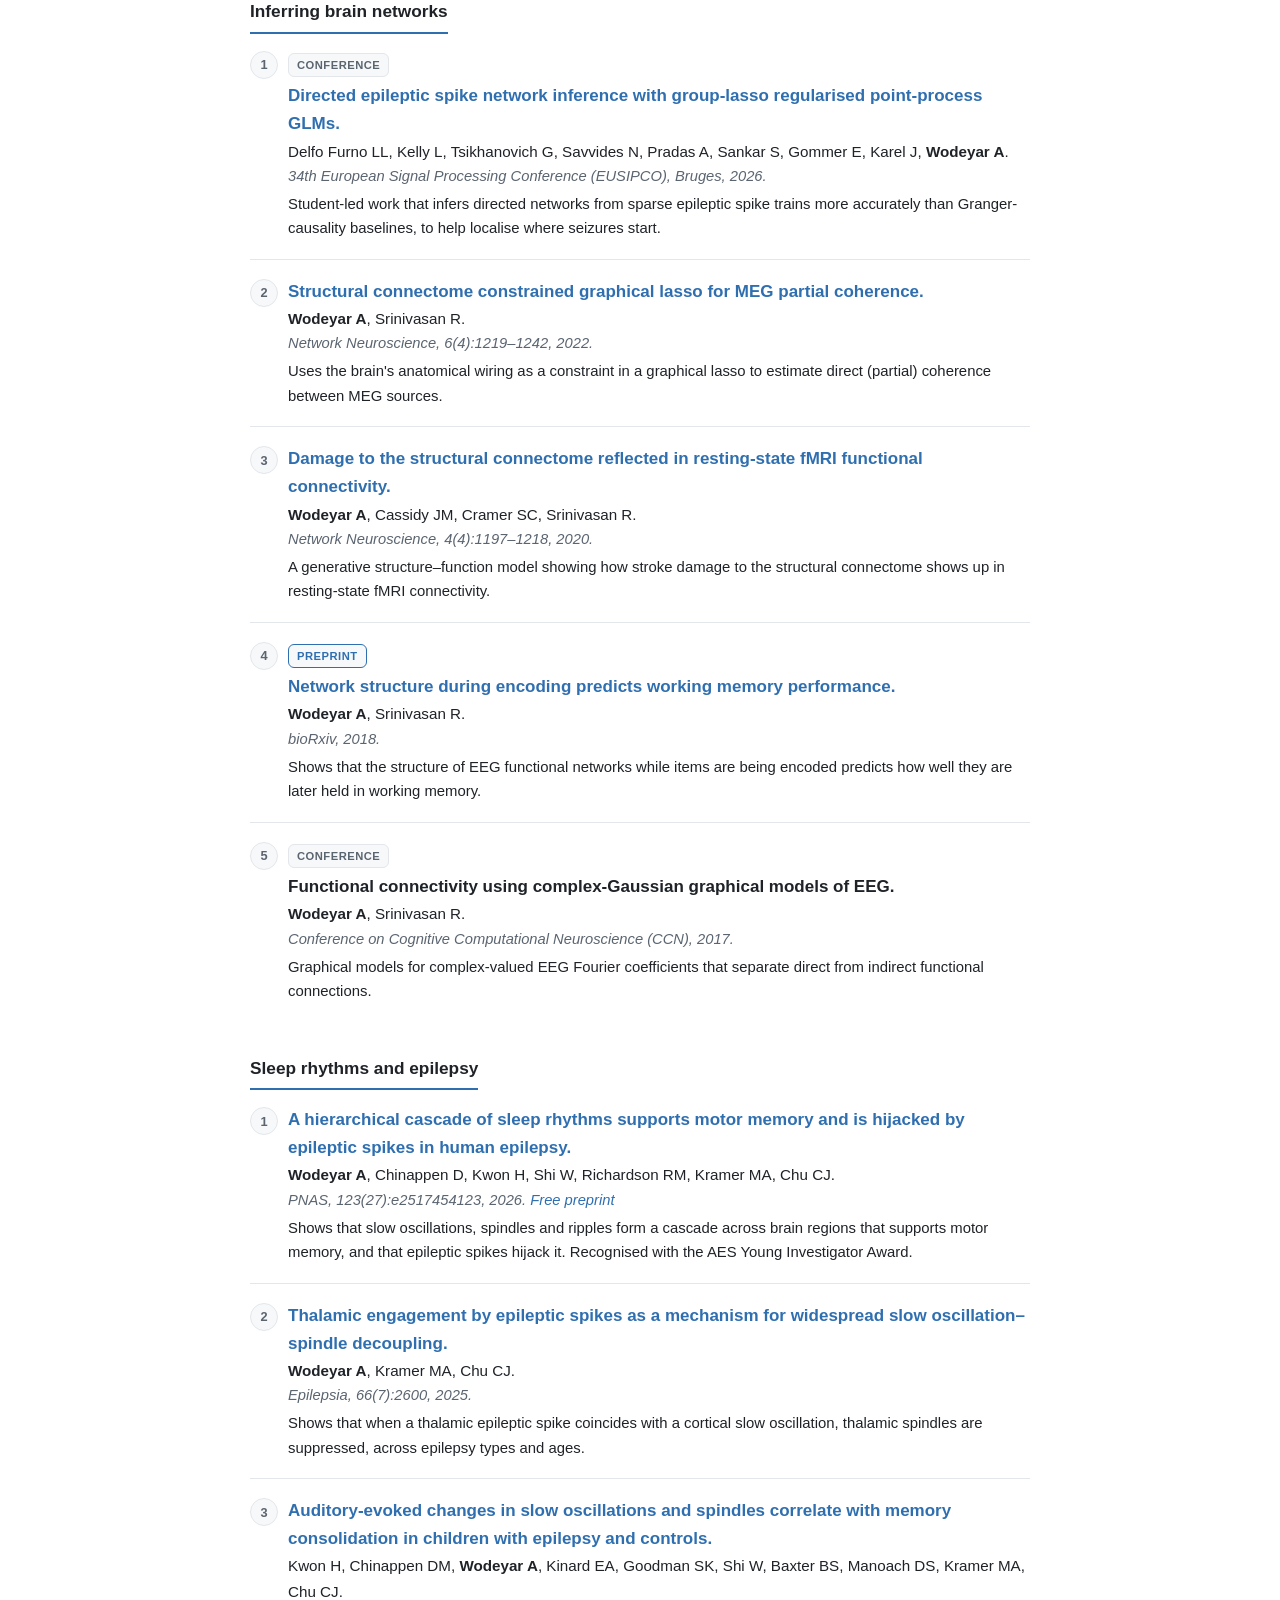
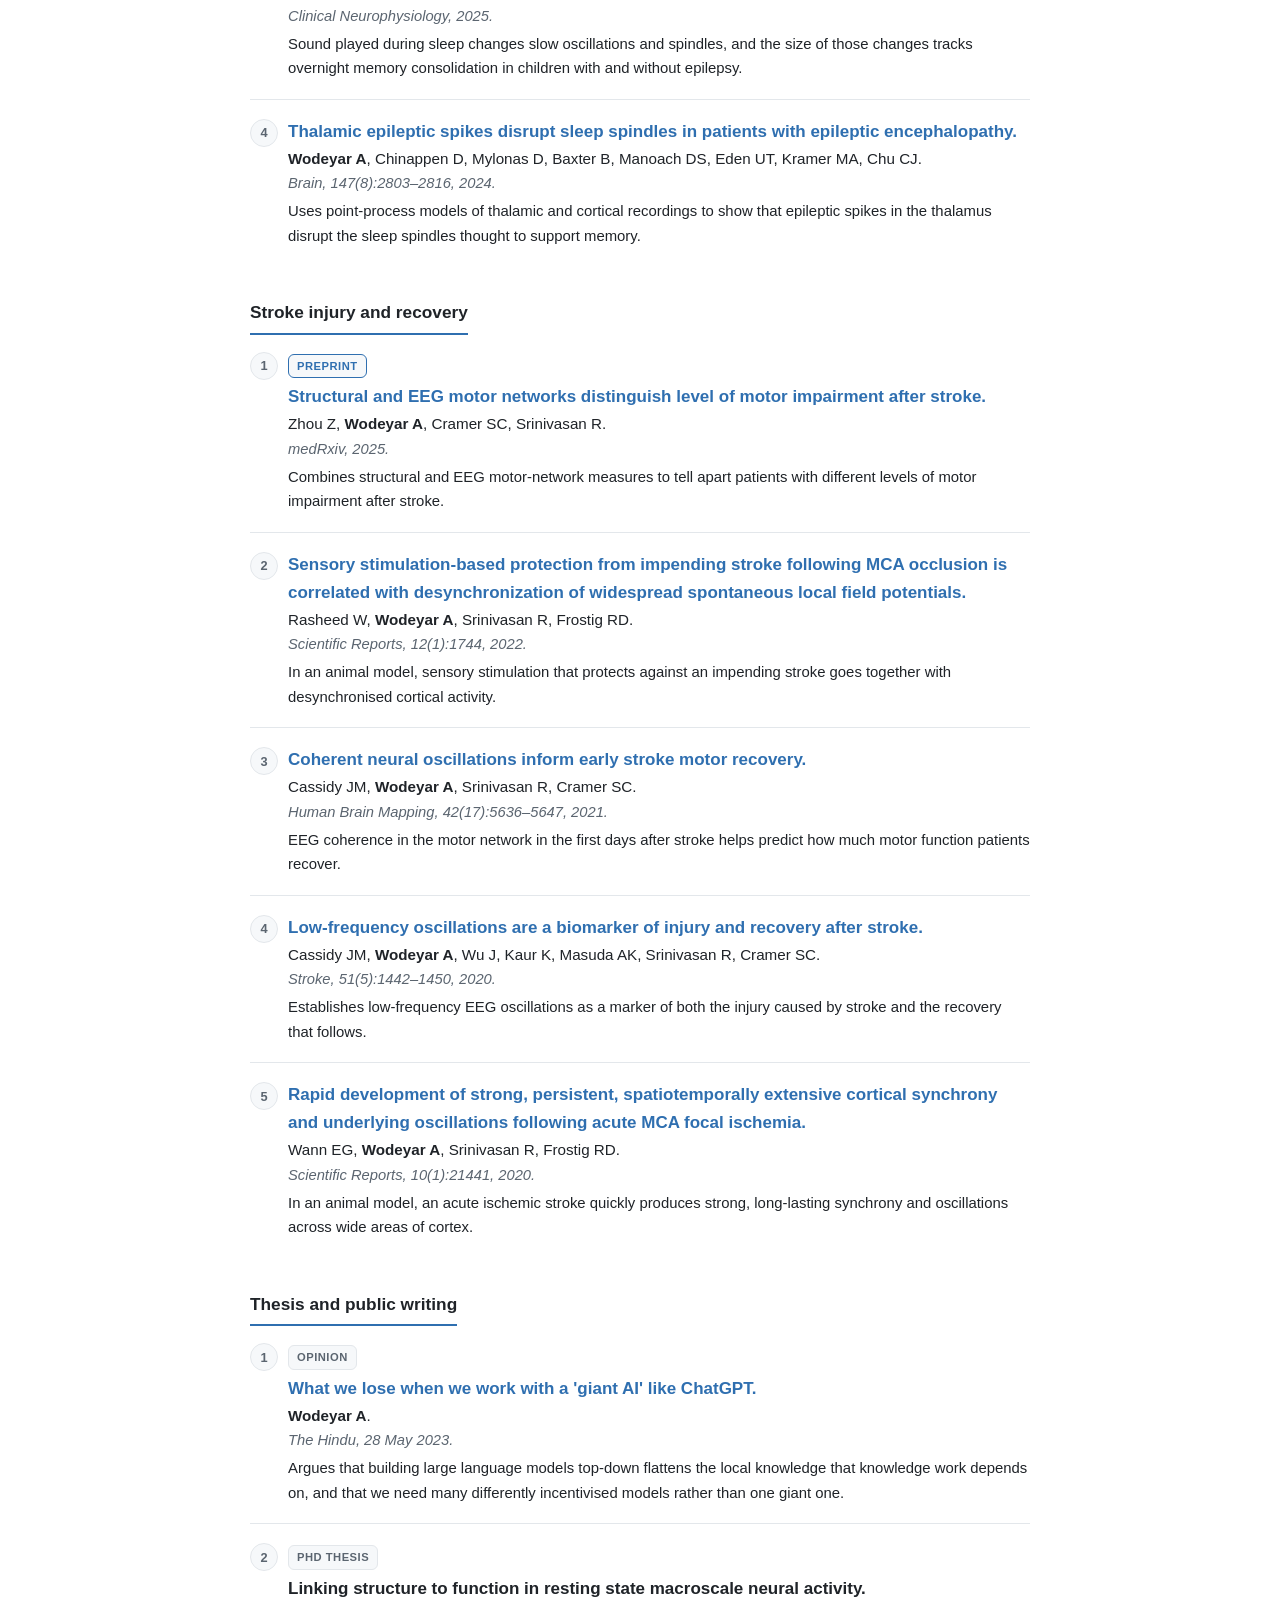
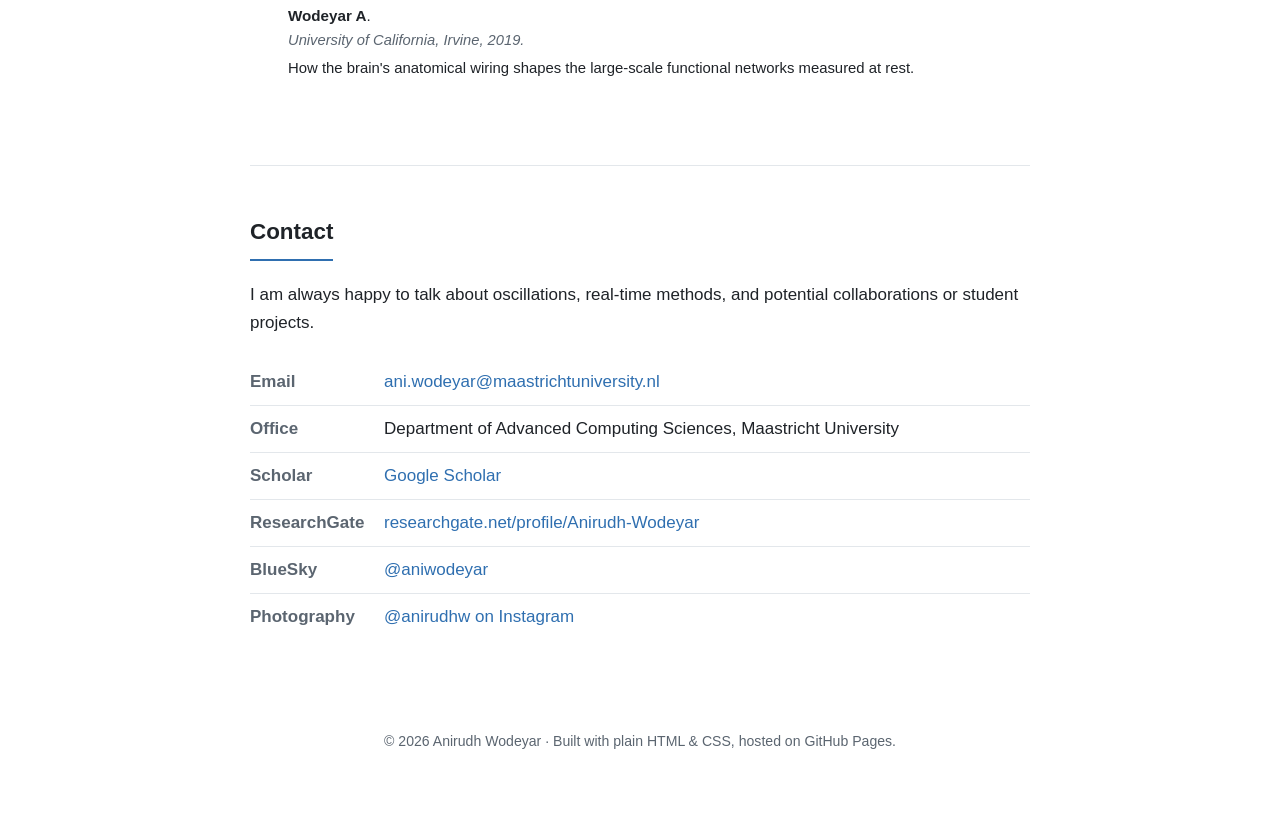
==== commit 5397b01e: "Give the 2017 EEG graphical-model paper its CCN venue Co-Authored-By: Claude Opus 5.5 <noreply@anthr" ====
--- a/index.html
+++ b/index.html
@@ -228,10 +228,10 @@
             <span class="pub-summary">Shows that the structure of EEG functional networks while items are being encoded predicts how well they are later held in working memory.</span>
           </li>
           <li>
-            <span class="pub-badge preprint">Manuscript</span>
+            <span class="pub-badge">Conference</span>
             <span class="pub-title">Functional connectivity using complex-Gaussian graphical models of EEG.</span>
             <span class="pub-authors"><strong>Wodeyar A</strong>, Srinivasan R.</span>
-            <span class="pub-venue">2017.</span>
+            <span class="pub-venue">Conference on Cognitive Computational Neuroscience (CCN), 2017.</span>
             <span class="pub-summary">Graphical models for complex-valued EEG Fourier coefficients that separate direct from indirect functional connections.</span>
           </li>
         </ol>
